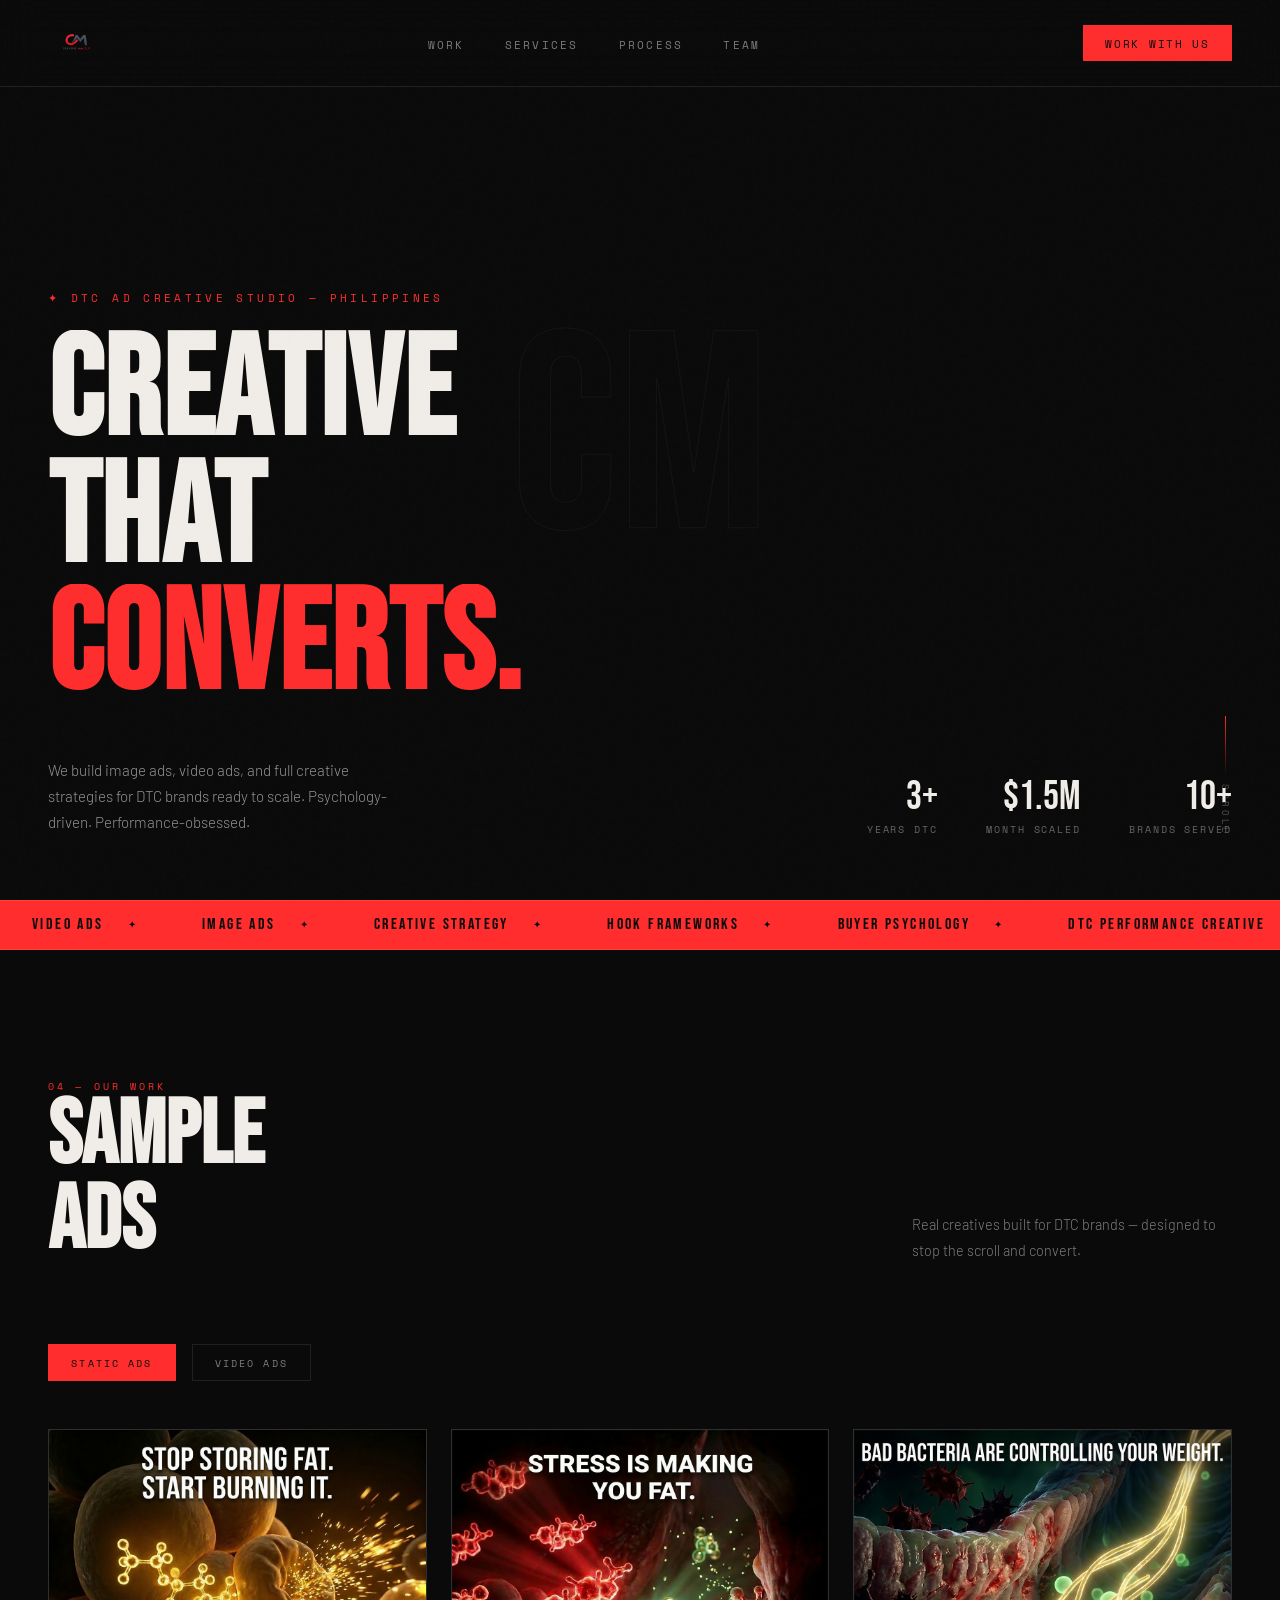
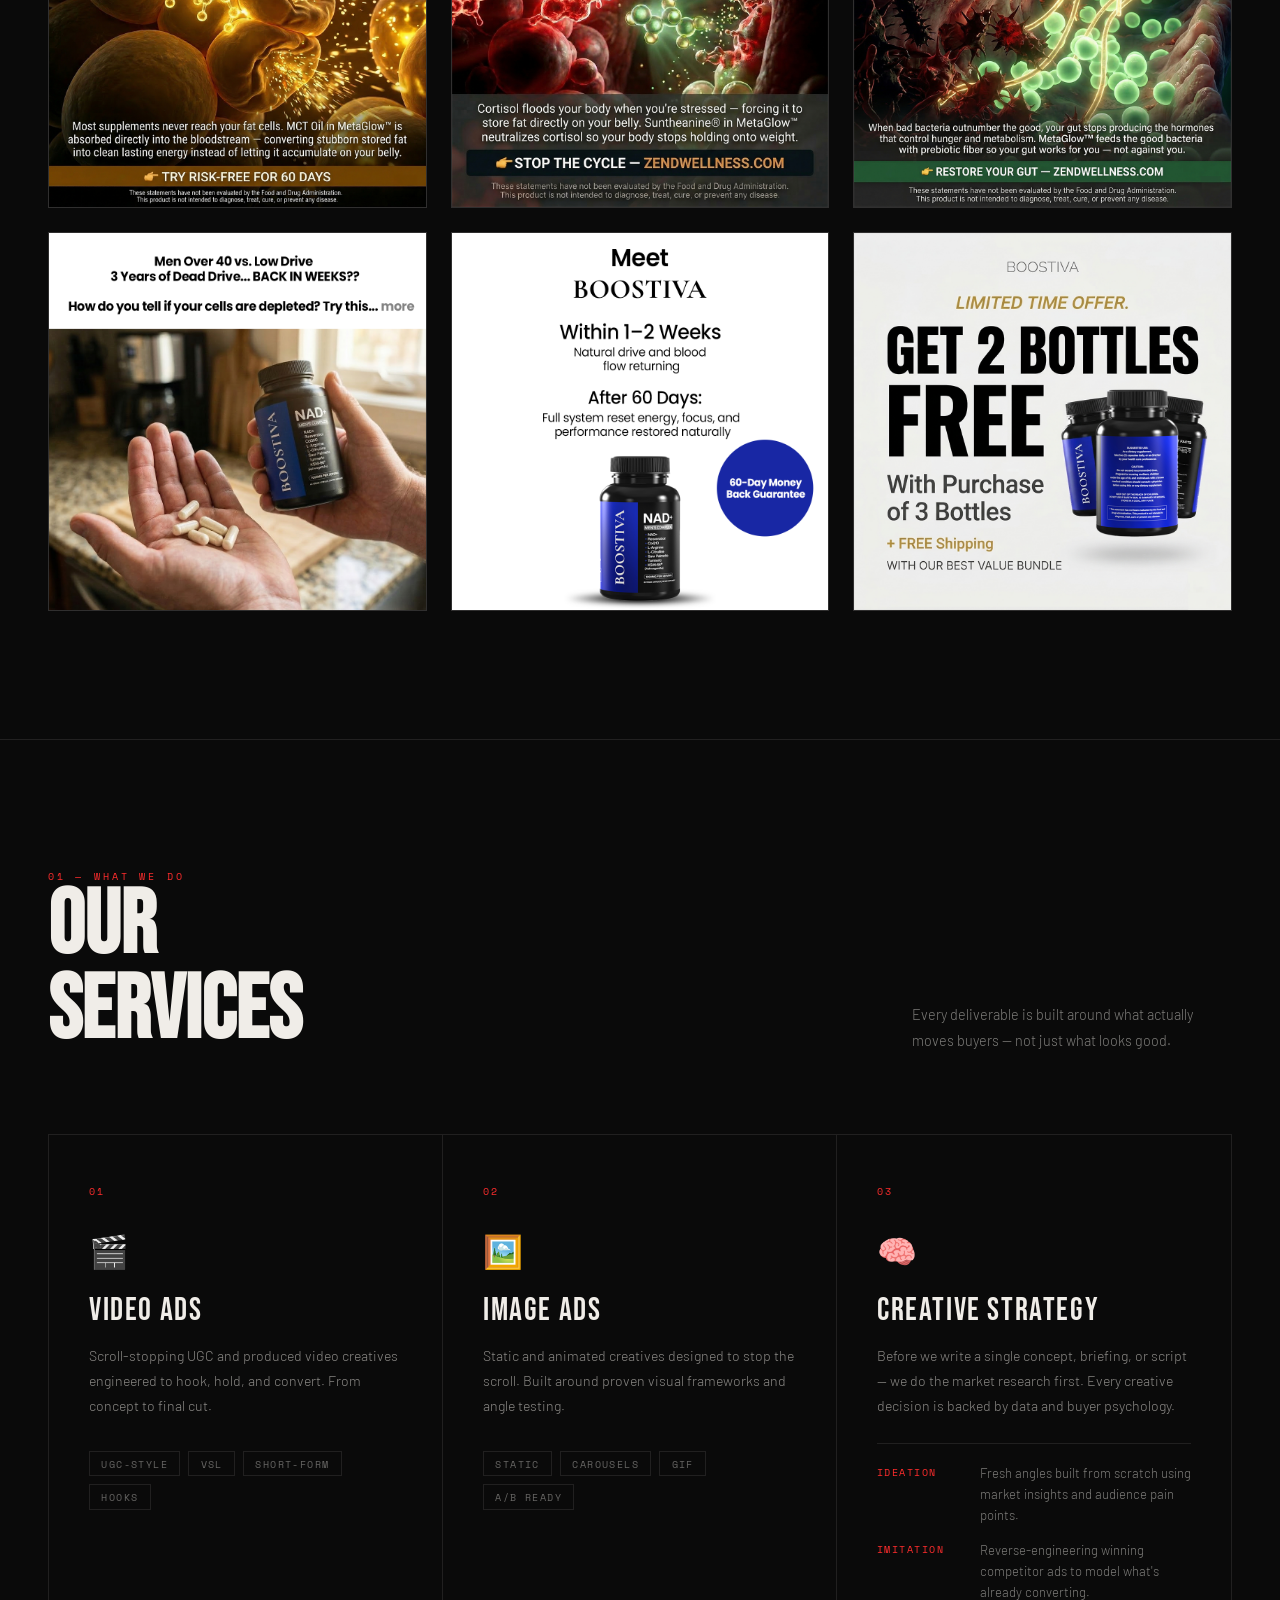
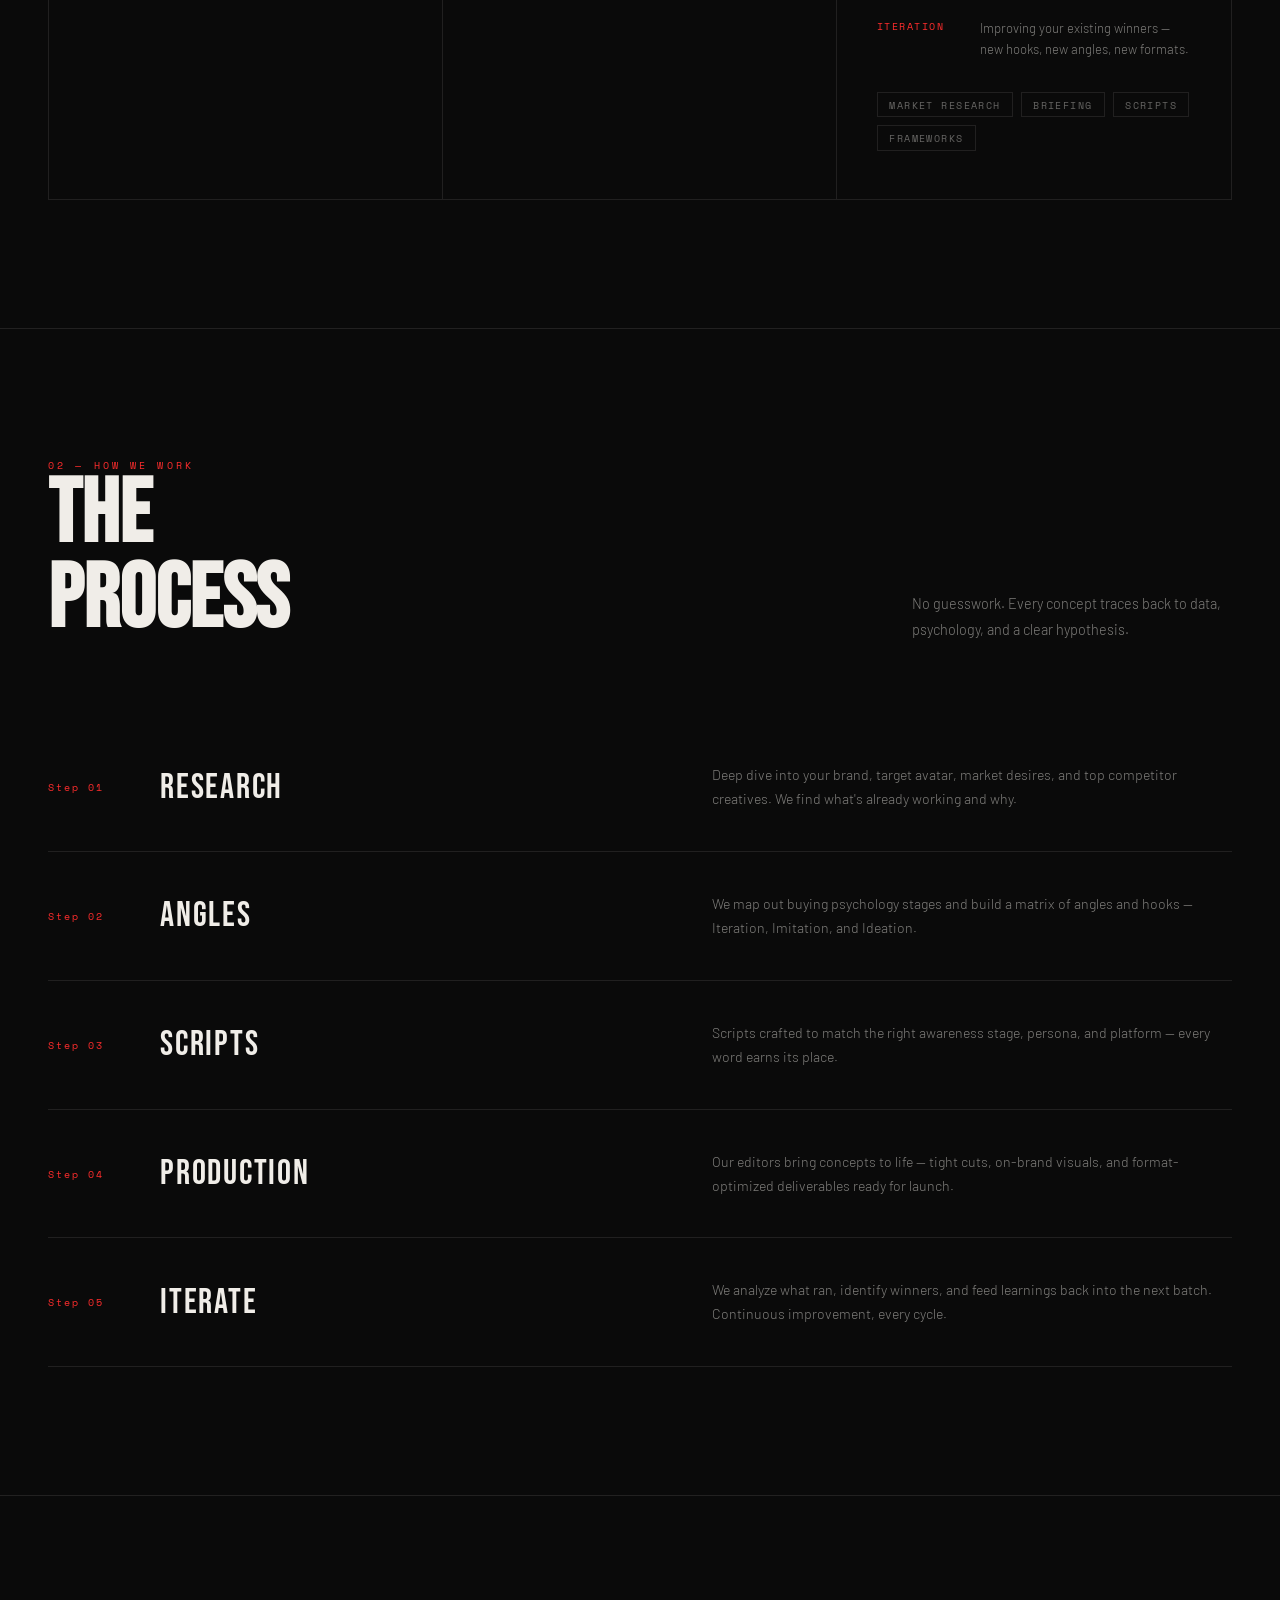
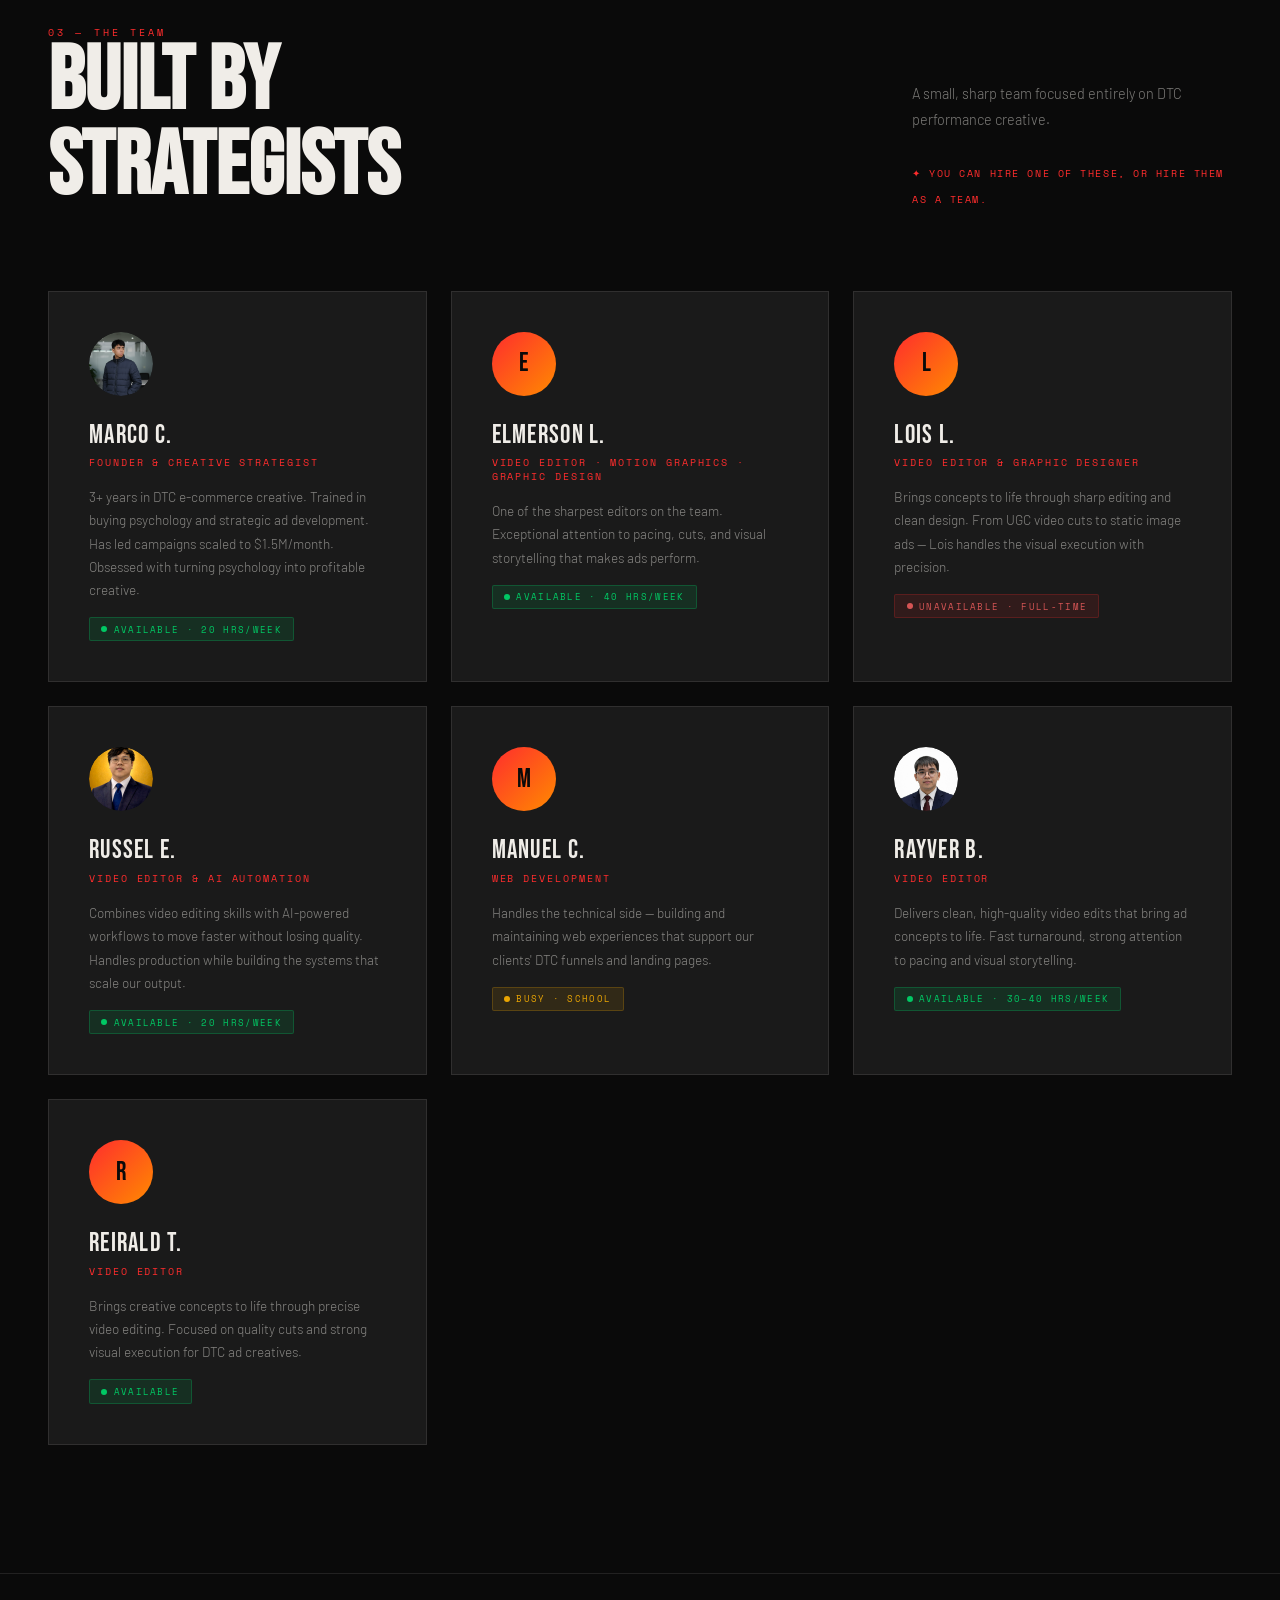
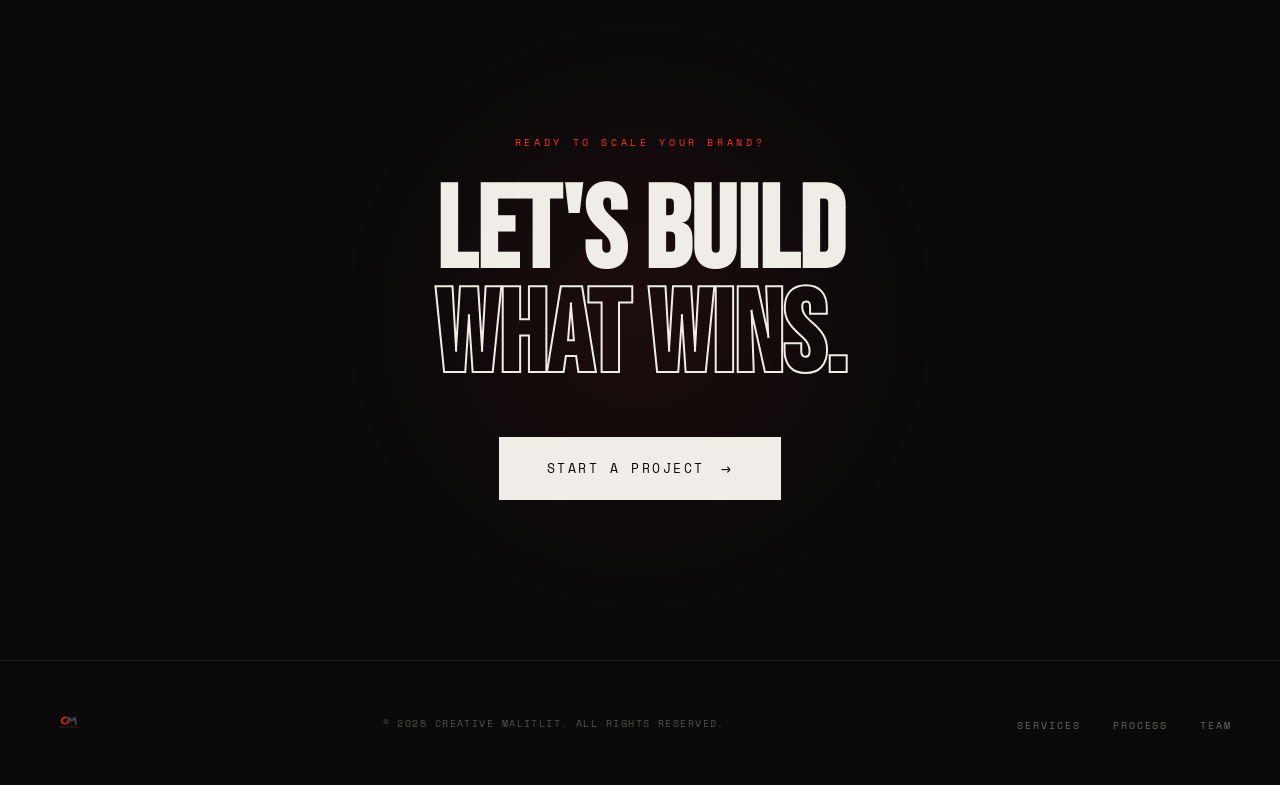
==== index.html @ baa886a4 "index.html" ====
<!doctype html>
<html lang="en">
  <head>
    <meta charset="UTF-8" />
    <meta name="viewport" content="width=device-width, initial-scale=1.0" />
    <title>Creative Malitlit — Ad Creative Studio</title>
    <meta property="og:title" content="Creative Malitlit — Ad Creative Studio" />
    <meta property="og:description" content="We create innovative ad campaigns that drive engagement and results." />
    <meta property="og:url" content="https://yourwebsite.com" />
    <link rel="preconnect" href="https://fonts.googleapis.com" />
    <link rel="preconnect" href="https://fonts.gstatic.com" crossorigin />
    <link rel="icon" type="image/x-icon" href="/assets/images/favicon.png" />

    <link
      href="https://fonts.googleapis.com/css2?family=Bebas+Neue&family=Barlow:ital,wght@0,300;0,400;0,600;1,300&family=Space+Mono:wght@400;700&display=swap"
      rel="stylesheet" />
    <link rel="stylesheet" href="style.css" />
  </head>
  <body>
    <!-- NAVBAR -->
    <nav>
      <a href="#" class="nav-logo"><img src="/assets/images/logo.webp" alt="Creative Malitlit" /></a>
      <ul class="nav-links">
        <li><a href="#work">Work</a></li>
        <li><a href="#services">Services</a></li>
        <li><a href="#process">Process</a></li>
        <li><a href="#team">Team</a></li>
      </ul>
      <button class="nav-cta" onclick="window.location.href = 'mailto:marcomalitlit@gmail.com'">Work With Us</button>
    </nav>

    <!-- HERO -->
    <section class="hero" id="home">
      <div class="hero-bg-text">CM</div>
      <div class="hero-tag">✦ DTC Ad Creative Studio — Philippines</div>
      <h1 class="hero-headline">
        <span class="line"><span>Creative</span></span>
        <span class="line"><span>That</span></span>
        <span class="line"><span class="red">Converts.</span></span>
      </h1>
      <div class="hero-bottom">
        <p class="hero-desc">
          We build image ads, video ads, and full creative strategies for DTC brands ready to scale. Psychology-driven.
          Performance-obsessed.
        </p>
        <div class="hero-stats">
          <div>
            <div class="stat-num">3+</div>
            <div class="stat-label">Years DTC</div>
          </div>
          <div>
            <div class="stat-num">$1.5M</div>
            <div class="stat-label">Month scaled</div>
          </div>
          <div>
            <div class="stat-num">10+</div>
            <div class="stat-label">Brands served</div>
          </div>
        </div>
      </div>
      <div class="scroll-indicator">
        <div class="scroll-line"></div>
        <div class="scroll-text">Scroll</div>
      </div>
    </section>

    <!-- MARQUEE -->
    <div class="marquee-strip">
      <div class="marquee-inner">
        <span class="marquee-item">Video Ads</span>
        <span class="marquee-item">Image Ads</span>
        <span class="marquee-item">Creative Strategy</span>
        <span class="marquee-item">Hook Frameworks</span>
        <span class="marquee-item">Buyer Psychology</span>
        <span class="marquee-item">DTC Performance Creative</span>
        <span class="marquee-item">Video Ads</span>
        <span class="marquee-item">Image Ads</span>
        <span class="marquee-item">Creative Strategy</span>
        <span class="marquee-item">Hook Frameworks</span>
        <span class="marquee-item">Buyer Psychology</span>
        <span class="marquee-item">DTC Performance Creative</span>
      </div>
    </div>

    <!-- PORTFOLIO -->
    <section class="section" id="work">
      <div class="section-header reveal">
        <div>
          <div class="section-label">04 — Our Work</div>
          <h2 class="section-title">Sample<br />Ads</h2>
        </div>
        <p class="section-sub">Real creatives built for DTC brands — designed to stop the scroll and convert.</p>
      </div>
      <div class="portfolio-filter reveal">
        <button class="filter-btn active" onclick="filterPortfolio('static', this)">Static Ads</button>
        <button class="filter-btn" onclick="filterPortfolio('video', this)">Video Ads</button>
      </div>
      <div class="portfolio-grid reveal" id="portfolioGrid">
        <div class="portfolio-item" data-category="static">
          <img src="/assets/images/img1.png" alt="Native Static Ad - Hormones" loading="lazy" />
          <div class="portfolio-overlay">
            <div class="portfolio-tag">Static Ad · Native Style</div>
            <div class="portfolio-title">Hormone Fading</div>
          </div>
        </div>
        <div class="portfolio-item" data-category="static">
          <img src="/assets/images/img2.png" alt="Native Static Ad - Stress" loading="lazy" />
          <div class="portfolio-overlay">
            <div class="portfolio-tag">Static Ad · Native Style</div>
            <div class="portfolio-title">Stress & Fat</div>
          </div>
        </div>
        <div class="portfolio-item" data-category="static">
          <img src="/assets/images/img3.png" alt="Native Static Ad - Bacteria" loading="lazy" />
          <div class="portfolio-overlay">
            <div class="portfolio-tag">Static Ad · Native Style</div>
            <div class="portfolio-title">Bad Bacteria</div>
          </div>
        </div>
        <div class="portfolio-item" data-category="static">
          <img src="/assets/images/img4.png" alt="Product Static Ad - Boostiva Meet" loading="lazy" />
          <div class="portfolio-overlay">
            <div class="portfolio-tag">Static Ad · Product</div>
            <div class="portfolio-title">Meet Boostiva</div>
          </div>
        </div>
        <div class="portfolio-item" data-category="static">
          <img src="/assets/images/img5.png" alt="Product Static Ad - Boostiva Native" loading="lazy" />
          <div class="portfolio-overlay">
            <div class="portfolio-tag">Static Ad · Native Style</div>
            <div class="portfolio-title">Men Over 40</div>
          </div>
        </div>
        <div class="portfolio-item" data-category="static">
          <img src="/assets/images/img6.png" alt="Product Static Ad - Boostiva Offer" loading="lazy" />
          <div class="portfolio-overlay">
            <div class="portfolio-tag">Static Ad · Promo</div>
            <div class="portfolio-title">Get 2 Bottles Free</div>
          </div>
        </div>
        <div class="portfolio-item" data-category="video" style="display: none">
          <video
            class="hoverVideo"
            src="/assets/videos/Petsmont_M3_AD14_UGCF_1.mp4"
            loop
            playsinline
            preload="metadata"></video>
          <div class="video-play-icon">
            <svg width="18" height="18" viewBox="0 0 24 24" fill="white"><polygon points="5,3 19,12 5,21" /></svg>
          </div>
          <div class="portfolio-overlay">
            <div class="portfolio-tag">Video Ad · UGC</div>
            <div class="portfolio-title">Petsmont V1</div>
          </div>
        </div>
        <div class="portfolio-item" data-category="video" style="display: none">
          <video
            class="hoverVideo"
            src="/assets/videos/Petsmont_M3_AD14_UGCF_2.mp4"
            loop
            playsinline
            preload="metadata"></video>
          <div class="video-play-icon">
            <svg width="18" height="18" viewBox="0 0 24 24" fill="white"><polygon points="5,3 19,12 5,21" /></svg>
          </div>
          <div class="portfolio-overlay">
            <div class="portfolio-tag">Video Ad · UGC</div>
            <div class="portfolio-title">Petsmont V2</div>
          </div>
        </div>
        <div class="portfolio-item" data-category="video" style="display: none">
          <video
            class="hoverVideo"
            src="/assets/videos/Petsmont_M3_AD14_UGCF_3.mp4"
            loop
            playsinline
            preload="metadata"></video>
          <div class="video-play-icon">
            <svg width="18" height="18" viewBox="0 0 24 24" fill="white"><polygon points="5,3 19,12 5,21" /></svg>
          </div>
          <div class="portfolio-overlay">
            <div class="portfolio-tag">Video Ad · UGC</div>
            <div class="portfolio-title">Petsmont V3</div>
          </div>
        </div>
      </div>
    </section>

    <!-- SERVICES -->
    <section class="section" id="services">
      <div class="section-header reveal">
        <div>
          <div class="section-label">01 — What We Do</div>
          <h2 class="section-title">Our<br />Services</h2>
        </div>
        <p class="section-sub">
          Every deliverable is built around what actually moves buyers — not just what looks good.
        </p>
      </div>
      <div class="services-grid reveal">
        <div class="service-card">
          <div class="service-num">01</div>
          <span class="service-icon">🎬</span>
          <div class="service-name">Video Ads</div>
          <p class="service-desc">
            Scroll-stopping UGC and produced video creatives engineered to hook, hold, and convert. From concept to
            final cut.
          </p>
          <div class="service-tags">
            <span class="tag">UGC-style</span>
            <span class="tag">VSL</span>
            <span class="tag">Short-form</span>
            <span class="tag">Hooks</span>
          </div>
        </div>
        <div class="service-card">
          <div class="service-num">02</div>
          <span class="service-icon">🖼️</span>
          <div class="service-name">Image Ads</div>
          <p class="service-desc">
            Static and animated creatives designed to stop the scroll. Built around proven visual frameworks and angle
            testing.
          </p>
          <div class="service-tags">
            <span class="tag">Static</span>
            <span class="tag">Carousels</span>
            <span class="tag">GIF</span>
            <span class="tag">A/B ready</span>
          </div>
        </div>
        <div class="service-card">
          <div class="service-num">03</div>
          <span class="service-icon">🧠</span>
          <div class="service-name">Creative Strategy</div>
          <p class="service-desc">
            Before we write a single concept, briefing, or script — we do the market research first. Every creative
            decision is backed by data and buyer psychology.
          </p>
          <div class="service-framework">
            <div class="framework-item">
              <span class="framework-label">Ideation</span>
              <span class="framework-desc"
                >Fresh angles built from scratch using market insights and audience pain points.</span
              >
            </div>
            <div class="framework-item">
              <span class="framework-label">Imitation</span>
              <span class="framework-desc"
                >Reverse-engineering winning competitor ads to model what's already converting.</span
              >
            </div>
            <div class="framework-item">
              <span class="framework-label">Iteration</span>
              <span class="framework-desc">Improving your existing winners — new hooks, new angles, new formats.</span>
            </div>
          </div>
          <div class="service-tags">
            <span class="tag">Market Research</span>
            <span class="tag">Briefing</span>
            <span class="tag">Scripts</span>
            <span class="tag">Frameworks</span>
          </div>
        </div>
      </div>
    </section>

    <!-- PROCESS -->
    <section class="section" id="process">
      <div class="section-header reveal">
        <div>
          <div class="section-label">02 — How We Work</div>
          <h2 class="section-title">The<br />Process</h2>
        </div>
        <p class="section-sub">No guesswork. Every concept traces back to data, psychology, and a clear hypothesis.</p>
      </div>
      <div class="process-list reveal">
        <div class="process-item">
          <div class="process-count">Step 01</div>
          <div class="process-name">Research</div>
          <div class="process-desc">
            Deep dive into your brand, target avatar, market desires, and top competitor creatives. We find what's
            already working and why.
          </div>
        </div>
        <div class="process-item">
          <div class="process-count">Step 02</div>
          <div class="process-name">Angles</div>
          <div class="process-desc">
            We map out buying psychology stages and build a matrix of angles and hooks — Iteration, Imitation, and
            Ideation.
          </div>
        </div>
        <div class="process-item">
          <div class="process-count">Step 03</div>
          <div class="process-name">Scripts</div>
          <div class="process-desc">
            Scripts crafted to match the right awareness stage, persona, and platform — every word earns its place.
          </div>
        </div>
        <div class="process-item">
          <div class="process-count">Step 04</div>
          <div class="process-name">Production</div>
          <div class="process-desc">
            Our editors bring concepts to life — tight cuts, on-brand visuals, and format-optimized deliverables ready
            for launch.
          </div>
        </div>
        <div class="process-item">
          <div class="process-count">Step 05</div>
          <div class="process-name">Iterate</div>
          <div class="process-desc">
            We analyze what ran, identify winners, and feed learnings back into the next batch. Continuous improvement,
            every cycle.
          </div>
        </div>
      </div>
    </section>

    <!-- TEAM -->
    <section class="section" id="team">
      <div class="section-header reveal">
        <div>
          <div class="section-label">03 — The Team</div>
          <h2 class="section-title">Built by<br />Strategists</h2>
        </div>
        <p class="section-sub">
          A small, sharp team focused entirely on DTC performance creative.<br /><br /><span
            style="
              color: var(--accent);
              font-family: var(--font-mono);
              font-size: 0.65rem;
              letter-spacing: 0.15em;
              text-transform: uppercase;
            "
            >✦ You can hire one of these, or hire them as a team.</span
          >
        </p>
      </div>
      <div class="team-grid reveal">
        <div class="team-card">
          <div class="team-avatar" style="background: none; padding: 0; overflow: hidden">
            <img
              src="/assets/images/marco.png"
              style="width: 100%; height: 100%; object-fit: cover; border-radius: 50%; display: block" />
          </div>
          <div class="team-name">Marco C.</div>
          <div class="team-role">Founder & Creative Strategist</div>
          <p class="team-bio">
            3+ years in DTC e-commerce creative. Trained in buying psychology and strategic ad development. Has led
            campaigns scaled to $1.5M/month. Obsessed with turning psychology into profitable creative.
          </p>
          <div class="team-avail available"><span class="avail-dot"></span>Available · 20 hrs/week</div>
        </div>
        <div class="team-card">
          <div class="team-avatar">E</div>
          <div class="team-name">Elmerson L.</div>
          <div class="team-role">Video Editor · Motion Graphics · Graphic Design</div>
          <p class="team-bio">
            One of the sharpest editors on the team. Exceptional attention to pacing, cuts, and visual storytelling that
            makes ads perform.
          </p>
          <div class="team-avail available"><span class="avail-dot"></span>Available · 40 hrs/week</div>
        </div>
        <div class="team-card">
          <div class="team-avatar">L</div>
          <div class="team-name">Lois L.</div>
          <div class="team-role">Video Editor & Graphic Designer</div>
          <p class="team-bio">
            Brings concepts to life through sharp editing and clean design. From UGC video cuts to static image ads —
            Lois handles the visual execution with precision.
          </p>
          <div class="team-avail unavailable"><span class="avail-dot"></span>Unavailable · Full-time</div>
        </div>
        <div class="team-card">
          <div class="team-avatar" style="background: none; padding: 0; overflow: hidden">
            <img
              src="/assets/images/russel.jpg"
              style="width: 100%; height: 100%; object-fit: cover; border-radius: 50%; display: block" />
          </div>
          <div class="team-name">Russel E.</div>
          <div class="team-role">Video Editor & AI Automation</div>
          <p class="team-bio">
            Combines video editing skills with AI-powered workflows to move faster without losing quality. Handles
            production while building the systems that scale our output.
          </p>
          <div class="team-avail available"><span class="avail-dot"></span>Available · 20 hrs/week</div>
        </div>
        <div class="team-card">
          <div class="team-avatar">M</div>
          <div class="team-name">Manuel C.</div>
          <div class="team-role">Web Development</div>
          <p class="team-bio">
            Handles the technical side — building and maintaining web experiences that support our clients' DTC funnels
            and landing pages.
          </p>
          <div class="team-avail busy"><span class="avail-dot"></span>Busy · School</div>
        </div>
        <div class="team-card">
          <div class="team-avatar" style="background: none; padding: 0; overflow: hidden">
            <img
              src="/assets/images/rayver.jpg"
              style="width: 100%; height: 100%; object-fit: cover; border-radius: 50%; display: block" />
          </div>
          <div class="team-name">Rayver B.</div>
          <div class="team-role">Video Editor</div>
          <p class="team-bio">
            Delivers clean, high-quality video edits that bring ad concepts to life. Fast turnaround, strong attention
            to pacing and visual storytelling.
          </p>
          <div class="team-avail available"><span class="avail-dot"></span>Available · 30–40 hrs/week</div>
        </div>
        <div class="team-card">
          <div class="team-avatar">R</div>
          <div class="team-name">Reirald T.</div>
          <div class="team-role">Video Editor</div>
          <p class="team-bio">
            Brings creative concepts to life through precise video editing. Focused on quality cuts and strong visual
            execution for DTC ad creatives.
          </p>
          <div class="team-avail available"><span class="avail-dot"></span>Available</div>
        </div>
      </div>
    </section>

    <!-- CTA -->
    <section class="cta-section" id="contact">
      <div class="cta-eyebrow reveal">Ready to scale your brand?</div>
      <h2 class="cta-headline reveal">
        Let's Build<br />
        <span class="outline">What Wins.</span>
      </h2>
      <a href="/cdn-cgi/l/email-protection#f29f9380919d9f939e9b869e9b86b2959f939b9edc919d9f" class="cta-btn reveal">
        Start a Project <span class="arrow">→</span>
      </a>
    </section>

    <!-- FOOTER -->
    <footer>
      <div class="footer-logo">
        <img src="/assets/images/logo.webp" alt="Creative Malitlit" />
      </div>
      <div class="footer-copy">© 2025 Creative Malitlit. All rights reserved.</div>
      <ul class="footer-links">
        <li><a href="#services">Services</a></li>
        <li><a href="#process">Process</a></li>
        <li><a href="#team">Team</a></li>
      </ul>
    </footer>

    <script src="script.js"></script>
  </body>
</html>
---- style.css ----
*,
*::before,
*::after {
  margin: 0;
  padding: 0;
  box-sizing: border-box;
}

:root {
  --black: #0a0a0a;
  --white: #f0ede8;
  --accent: #ff2d2d;
  --accent2: #ff8a00;
  --mid: #1a1a1a;
  --border: rgba(240, 237, 232, 0.1);
  --font-display: 'Bebas Neue', sans-serif;
  --font-body: 'Barlow', sans-serif;
  --font-mono: 'Space Mono', monospace;
}

html {
  scroll-behavior: smooth;
}

body {
  background: var(--black);
  color: var(--white);
  font-family: var(--font-body);
  overflow-x: hidden;
}

/* NOISE OVERLAY */
body::before {
  content: '';
  position: fixed;
  inset: 0;
  background-image: url("data:image/svg+xml,%3Csvg viewBox='0 0 256 256' xmlns='http://www.w3.org/2000/svg'%3E%3Cfilter id='noise'%3E%3CfeTurbulence type='fractalNoise' baseFrequency='0.9' numOctaves='4' stitchTiles='stitch'/%3E%3C/filter%3E%3Crect width='100%25' height='100%25' filter='url(%23noise)' opacity='0.04'/%3E%3C/svg%3E");
  pointer-events: none;
  z-index: 1000;
  opacity: 0.4;
}

/* NAV */
nav {
  position: fixed;
  top: 0;
  left: 0;
  right: 0;
  z-index: 100;
  display: flex;
  justify-content: space-between;
  align-items: center;
  padding: 1.5rem 3rem;
  border-bottom: 1px solid var(--border);
  backdrop-filter: blur(20px);
  background: rgba(10, 10, 10, 0.7);
}

.nav-logo {
  display: flex;
  align-items: center;
  text-decoration: none;
}
.nav-logo img {
  height: 38px;
  width: auto;
}

.nav-links {
  display: flex;
  gap: 2.5rem;
  list-style: none;
}
.nav-links a {
  font-family: var(--font-mono);
  font-size: 0.7rem;
  letter-spacing: 0.2em;
  text-transform: uppercase;
  color: rgba(240, 237, 232, 0.5);
  text-decoration: none;
  transition: color 0.2s;
}
.nav-links a:hover {
  color: var(--white);
}

.nav-cta {
  font-family: var(--font-mono);
  font-size: 0.7rem;
  letter-spacing: 0.15em;
  text-transform: uppercase;
  color: var(--black);
  background: var(--accent);
  border: none;
  padding: 0.6rem 1.4rem;
  transition:
    background 0.2s,
    transform 0.15s;
}
.nav-cta:hover {
  background: var(--accent2);
  transform: scale(1.03);
}

/* HERO */
.hero {
  min-height: 100vh;
  display: flex;
  flex-direction: column;
  justify-content: flex-end;
  padding: 0 3rem 4rem;
  position: relative;
  overflow: hidden;
}

.hero-bg-text {
  position: absolute;
  top: 50%;
  left: 50%;
  transform: translate(-50%, -52%);
  font-family: var(--font-display);
  font-size: clamp(120px, 22vw, 320px);
  color: transparent;
  -webkit-text-stroke: 1px rgba(240, 237, 232, 0.04);
  white-space: nowrap;
  pointer-events: none;
  user-select: none;
  z-index: 0;
}

.hero-tag {
  font-family: var(--font-mono);
  font-size: 0.7rem;
  letter-spacing: 0.3em;
  text-transform: uppercase;
  color: var(--accent);
  margin-bottom: 1.5rem;
  opacity: 0;
  animation: fadeUp 0.8s 0.3s forwards;
}

.hero-headline {
  font-family: var(--font-display);
  font-size: clamp(72px, 11vw, 160px);
  line-height: 0.9;
  letter-spacing: 0.01em;
  text-transform: uppercase;
  position: relative;
  z-index: 1;
}

.hero-headline .line {
  display: block;
  overflow: hidden;
}
.hero-headline .line span {
  display: block;
  opacity: 0;
  transform: translateY(100%);
}
.hero-headline .line:nth-child(1) span {
  animation: slideUp 0.7s 0.5s cubic-bezier(0.22, 1, 0.36, 1) forwards;
}
.hero-headline .line:nth-child(2) span {
  animation: slideUp 0.7s 0.65s cubic-bezier(0.22, 1, 0.36, 1) forwards;
}
.hero-headline .line:nth-child(3) span {
  animation: slideUp 0.7s 0.8s cubic-bezier(0.22, 1, 0.36, 1) forwards;
}

.hero-headline .red {
  color: var(--accent);
}

.hero-bottom {
  display: flex;
  justify-content: space-between;
  align-items: flex-end;
  margin-top: 3rem;
  opacity: 0;
  animation: fadeUp 0.8s 1.1s forwards;
}

.hero-desc {
  max-width: 360px;
  font-size: 0.95rem;
  font-weight: 300;
  line-height: 1.7;
  color: rgba(240, 237, 232, 0.6);
}

.hero-stats {
  display: flex;
  gap: 3rem;
  text-align: right;
}
.stat-num {
  font-family: var(--font-display);
  font-size: 2.5rem;
  line-height: 1;
  color: var(--white);
}
.stat-label {
  font-family: var(--font-mono);
  font-size: 0.6rem;
  letter-spacing: 0.2em;
  text-transform: uppercase;
  color: rgba(240, 237, 232, 0.4);
  margin-top: 0.3rem;
}

.scroll-indicator {
  position: absolute;
  right: 3rem;
  bottom: 4rem;
  display: flex;
  flex-direction: column;
  align-items: center;
  gap: 0.5rem;
  opacity: 0;
  animation: fadeUp 0.8s 1.4s forwards;
}
.scroll-line {
  width: 1px;
  height: 60px;
  background: linear-gradient(to bottom, var(--accent), transparent);
  animation: scrollPulse 2s infinite;
}
.scroll-text {
  font-family: var(--font-mono);
  font-size: 0.55rem;
  letter-spacing: 0.3em;
  text-transform: uppercase;
  color: rgba(240, 237, 232, 0.3);
  writing-mode: vertical-rl;
}

/* MARQUEE */
.marquee-strip {
  border-top: 1px solid var(--border);
  border-bottom: 1px solid var(--border);
  overflow: hidden;
  background: var(--accent);
  padding: 0.9rem 0;
}
.marquee-inner {
  display: flex;
  gap: 0;
  white-space: nowrap;
  animation: marquee 18s linear infinite;
}
.marquee-item {
  font-family: var(--font-display);
  font-size: 1rem;
  letter-spacing: 0.15em;
  text-transform: uppercase;
  color: var(--black);
  padding: 0 2rem;
  display: flex;
  align-items: center;
  gap: 1.5rem;
}
.marquee-item::after {
  content: '✦';
  font-size: 0.6rem;
}

/* SERVICES */
.section {
  padding: 8rem 3rem;
  border-bottom: 1px solid var(--border);
}

.section-header {
  display: flex;
  justify-content: space-between;
  align-items: flex-start;
  margin-bottom: 5rem;
}

.section-label {
  font-family: var(--font-mono);
  font-size: 0.65rem;
  letter-spacing: 0.3em;
  text-transform: uppercase;
  color: var(--accent);
}

.section-title {
  font-family: var(--font-display);
  font-size: clamp(48px, 7vw, 100px);
  line-height: 0.95;
  text-transform: uppercase;
}

.section-sub {
  max-width: 320px;
  font-size: 0.9rem;
  font-weight: 300;
  line-height: 1.8;
  color: rgba(240, 237, 232, 0.5);
  align-self: flex-end;
}

.services-grid {
  display: grid;
  grid-template-columns: 1fr 1fr 1fr;
  gap: 0;
  border: 1px solid var(--border);
}

.service-card {
  padding: 3rem 2.5rem;
  border-right: 1px solid var(--border);
  position: relative;
  overflow: hidden;
  transition: background 0.3s;
}
.service-card:last-child {
  border-right: none;
}
.service-card::before {
  content: '';
  position: absolute;
  inset: 0;
  background: linear-gradient(135deg, rgba(255, 45, 45, 0.06) 0%, transparent 60%);
  opacity: 0;
  transition: opacity 0.3s;
}
.service-card:hover::before {
  opacity: 1;
}

.service-num {
  font-family: var(--font-mono);
  font-size: 0.65rem;
  letter-spacing: 0.2em;
  color: var(--accent);
  margin-bottom: 2rem;
}

.service-icon {
  font-size: 2rem;
  margin-bottom: 1.5rem;
  display: block;
}

.service-name {
  font-family: var(--font-display);
  font-size: 2rem;
  letter-spacing: 0.05em;
  text-transform: uppercase;
  margin-bottom: 1rem;
  line-height: 1;
}

.service-desc {
  font-size: 0.88rem;
  font-weight: 300;
  line-height: 1.8;
  color: rgba(240, 237, 232, 0.55);
}

.service-tags {
  margin-top: 2rem;
  display: flex;
  flex-wrap: wrap;
  gap: 0.5rem;
}
.tag {
  font-family: var(--font-mono);
  font-size: 0.6rem;
  letter-spacing: 0.15em;
  text-transform: uppercase;
  color: rgba(240, 237, 232, 0.4);
  border: 1px solid var(--border);
  padding: 0.3rem 0.7rem;
}

.service-framework {
  margin-top: 1.5rem;
  display: flex;
  flex-direction: column;
  gap: 0.9rem;
  border-top: 1px solid var(--border);
  padding-top: 1.2rem;
}
.framework-item {
  display: grid;
  grid-template-columns: 90px 1fr;
  gap: 0.8rem;
  align-items: start;
}
.framework-label {
  font-family: var(--font-mono);
  font-size: 0.62rem;
  letter-spacing: 0.15em;
  text-transform: uppercase;
  color: var(--accent);
  padding-top: 0.1rem;
}
.framework-desc {
  font-size: 0.82rem;
  font-weight: 300;
  line-height: 1.6;
  color: rgba(240, 237, 232, 0.5);
}

.team-avail {
  display: inline-flex;
  align-items: center;
  gap: 0.4rem;
  font-family: var(--font-mono);
  font-size: 0.55rem;
  letter-spacing: 0.15em;
  text-transform: uppercase;
  margin-top: 1rem;
  padding: 0.3rem 0.7rem;
  border-radius: 2px;
}
.team-avail.available {
  background: rgba(0, 200, 100, 0.12);
  color: #00c864;
  border: 1px solid rgba(0, 200, 100, 0.25);
}
.team-avail.unavailable {
  background: rgba(255, 45, 45, 0.1);
  color: rgba(255, 100, 100, 0.8);
  border: 1px solid rgba(255, 45, 45, 0.2);
}
.team-avail.busy {
  background: rgba(255, 180, 0, 0.1);
  color: rgba(255, 180, 0, 0.9);
  border: 1px solid rgba(255, 180, 0, 0.2);
}
.avail-dot {
  width: 6px;
  height: 6px;
  border-radius: 50%;
  display: inline-block;
}
.available .avail-dot {
  background: #00c864;
}
.unavailable .avail-dot {
  background: rgba(255, 100, 100, 0.8);
}
.busy .avail-dot {
  background: rgba(255, 180, 0, 0.9);
}

/* PORTFOLIO */
.portfolio-filter {
  display: flex;
  gap: 1rem;
  margin-bottom: 3rem;
  flex-wrap: wrap;
}
.filter-btn {
  font-family: var(--font-mono);
  font-size: 0.65rem;
  letter-spacing: 0.2em;
  text-transform: uppercase;
  color: rgba(240, 237, 232, 0.5);
  background: transparent;
  border: 1px solid var(--border);
  padding: 0.6rem 1.4rem;
  transition: all 0.2s;
}
.filter-btn.active,
.filter-btn:hover {
  color: var(--black);
  background: var(--accent);
  border-color: var(--accent);
}
.portfolio-grid {
  display: grid;
  grid-template-columns: repeat(3, 1fr);
  justify-items: center;
  justify-content: center;
  gap: 1.5rem;
}
.portfolio-item {
  position: relative;
  overflow: hidden;
  aspect-ratio: 1 / 1;
  background: var(--mid);
  border: 1px solid var(--border);
}
.portfolio-item img {
  width: 100%;
  height: 100%;
  object-fit: cover;
  display: block;
  transition: transform 0.5s cubic-bezier(0.22, 1, 0.36, 1);
}
.portfolio-item:hover img {
  transform: scale(1.06);
}
.portfolio-overlay {
  position: absolute;
  inset: 0;
  background: linear-gradient(to top, rgba(10, 10, 10, 0.9) 0%, transparent 50%);
  opacity: 0;
  transition: opacity 0.3s;
  display: flex;
  flex-direction: column;
  justify-content: flex-end;
  padding: 1.5rem;
  pointer-events: none;
}
.portfolio-item:hover .portfolio-overlay {
  opacity: 1;
}
.portfolio-tag {
  font-family: var(--font-mono);
  font-size: 0.6rem;
  letter-spacing: 0.2em;
  text-transform: uppercase;
  color: var(--accent);
  margin-bottom: 0.4rem;
}
.portfolio-title {
  font-family: var(--font-display);
  font-size: 1.2rem;
  text-transform: uppercase;
  letter-spacing: 0.05em;
  color: var(--white);
}
@media (max-width: 768px) {
  .portfolio-grid {
    grid-template-columns: 1fr;
  }
}

/* PROCESS */
.process-list {
  counter-reset: process;
}
.process-item {
  display: grid;
  grid-template-columns: 80px 1fr 1fr;
  gap: 2rem;
  align-items: center;
  padding: 2.5rem 0;
  border-bottom: 1px solid var(--border);
  transition: background 0.2s;
}
.process-item:hover {
  background: rgba(255, 45, 45, 0.03);
}
.process-count {
  font-family: var(--font-mono);
  font-size: 0.65rem;
  letter-spacing: 0.2em;
  color: var(--accent);
}
.process-name {
  font-family: var(--font-display);
  font-size: 2.2rem;
  letter-spacing: 0.05em;
  text-transform: uppercase;
}
.process-desc {
  font-size: 0.88rem;
  font-weight: 300;
  line-height: 1.7;
  color: rgba(240, 237, 232, 0.5);
}

/* TEAMS */
.team-grid {
  display: grid;
  grid-template-columns: repeat(3, 1fr);
  gap: 1.5rem;
}

.team-card {
  background: var(--mid);
  padding: 2.5rem;
  border: 1px solid var(--border);
  position: relative;
  overflow: hidden;
  transition: transform 0.3s;
}
.team-card:hover {
  transform: translateY(-6px);
}

.team-avatar {
  width: 64px;
  height: 64px;
  border-radius: 50%;
  background: linear-gradient(135deg, var(--accent), var(--accent2));
  display: flex;
  align-items: center;
  justify-content: center;
  font-family: var(--font-display);
  font-size: 1.6rem;
  color: var(--black);
  margin-bottom: 1.5rem;
}

.team-name {
  font-family: var(--font-display);
  font-size: 1.6rem;
  text-transform: uppercase;
  letter-spacing: 0.05em;
  margin-bottom: 0.3rem;
}

.team-role {
  font-family: var(--font-mono);
  font-size: 0.6rem;
  letter-spacing: 0.2em;
  text-transform: uppercase;
  color: var(--accent);
  margin-bottom: 1rem;
}

.team-bio {
  font-size: 0.85rem;
  font-weight: 300;
  line-height: 1.7;
  color: rgba(240, 237, 232, 0.5);
}

/* CTA SECTION */
.cta-section {
  padding: 10rem 3rem;
  text-align: center;
  position: relative;
  overflow: hidden;
}
.cta-section::before {
  content: '';
  position: absolute;
  top: 50%;
  left: 50%;
  transform: translate(-50%, -50%);
  width: 600px;
  height: 600px;
  background: radial-gradient(circle, rgba(255, 45, 45, 0.08) 0%, transparent 70%);
  pointer-events: none;
}

.cta-eyebrow {
  font-family: var(--font-mono);
  font-size: 0.65rem;
  letter-spacing: 0.35em;
  text-transform: uppercase;
  color: var(--accent);
  margin-bottom: 2rem;
}

.cta-headline {
  font-family: var(--font-display);
  font-size: clamp(56px, 9vw, 130px);
  line-height: 0.9;
  text-transform: uppercase;
  margin-bottom: 3rem;
}

.cta-headline .outline {
  color: transparent;
  -webkit-text-stroke: 2px var(--white);
}

.cta-btn {
  display: inline-flex;
  align-items: center;
  gap: 1rem;
  font-family: var(--font-mono);
  font-size: 0.8rem;
  letter-spacing: 0.2em;
  text-transform: uppercase;
  color: var(--black);
  background: var(--white);
  padding: 1.2rem 3rem;
  text-decoration: none;
  transition:
    background 0.2s,
    color 0.2s,
    gap 0.2s;
  border: none;
}
.cta-btn:hover {
  background: var(--accent);
  color: var(--white);
  gap: 1.8rem;
}
.cta-btn .arrow {
  font-size: 1rem;
}

/* FOOTER */
footer {
  padding: 3rem;
  border-top: 1px solid var(--border);
  display: flex;
  justify-content: space-between;
  align-items: center;
}

.footer-logo {
  display: flex;
  align-items: center;
}
.footer-logo img {
  height: 28px;
  width: auto;
}

.footer-copy {
  font-family: var(--font-mono);
  font-size: 0.6rem;
  letter-spacing: 0.15em;
  text-transform: uppercase;
  color: rgba(240, 237, 232, 0.3);
}

.footer-links {
  display: flex;
  gap: 2rem;
  list-style: none;
}
.footer-links a {
  font-family: var(--font-mono);
  font-size: 0.6rem;
  letter-spacing: 0.2em;
  text-transform: uppercase;
  color: rgba(240, 237, 232, 0.4);
  text-decoration: none;
  transition: color 0.2s;
}
.footer-links a:hover {
  color: var(--accent);
}

/* ANIMATIONS */
@keyframes fadeUp {
  from {
    opacity: 0;
    transform: translateY(20px);
  }
  to {
    opacity: 1;
    transform: translateY(0);
  }
}
@keyframes slideUp {
  from {
    opacity: 0;
    transform: translateY(100%);
  }
  to {
    opacity: 1;
    transform: translateY(0);
  }
}
@keyframes marquee {
  from {
    transform: translateX(0);
  }
  to {
    transform: translateX(-50%);
  }
}
@keyframes scrollPulse {
  0%,
  100% {
    opacity: 1;
  }
  50% {
    opacity: 0.3;
  }
}

/* REVEAL ON SCROLL */
.reveal {
  opacity: 1;
  transform: none;
  animation: revealFade 0.7s ease both;
}
@keyframes revealFade {
  from {
    opacity: 0;
    transform: translateY(24px);
  }
  to {
    opacity: 1;
    transform: none;
  }
}

@media (max-width: 768px) {
  nav {
    padding: 1.2rem 1.5rem;
  }
  .nav-links {
    display: none;
  }
  .hero {
    padding: 0 1.5rem 3rem;
  }
  .section {
    padding: 5rem 1.5rem;
  }
  .section-header {
    flex-direction: column;
    gap: 1.5rem;
  }
  .services-grid {
    grid-template-columns: 1fr;
  }
  .service-card {
    border-right: none;
    border-bottom: 1px solid var(--border);
  }
  .process-item {
    grid-template-columns: 60px 1fr;
  }
  .process-desc {
    display: none;
  }
  .team-grid {
    grid-template-columns: 1fr;
  }
  footer {
    flex-direction: column;
    gap: 1.5rem;
    text-align: center;
  }
  .hero-bottom {
    flex-direction: column;
    gap: 2rem;
  }
  .hero-stats {
    justify-content: flex-start;
  }
}

/* HIRE OPTIONS */
.hire-options {
  display: flex;
  gap: 1.5rem;
  justify-content: center;
  margin-bottom: 3rem;
  flex-wrap: wrap;
}
.hire-card {
  border: 1px solid var(--border);
  padding: 2rem 1.8rem;
  width: 220px;
  text-align: left;
  transition:
    border-color 0.3s,
    background 0.3s;
}
.hire-card:hover {
  border-color: var(--accent);
  background: rgba(255, 45, 45, 0.05);
}
.hire-icon {
  font-size: 1.5rem;
  margin-bottom: 0.8rem;
}
.hire-label {
  font-family: var(--font-display);
  font-size: 1.1rem;
  text-transform: uppercase;
  letter-spacing: 0.05em;
  margin-bottom: 0.5rem;
  color: var(--white);
}
.hire-desc {
  font-size: 0.8rem;
  font-weight: 300;
  line-height: 1.6;
  color: rgba(240, 237, 232, 0.5);
}

.portfolio-item[data-category='video'] {
  aspect-ratio: 9 / 16;
  max-height: 800px;
}

/* VIDEO PORTFOLIO */
.portfolio-item video {
  width: 100%;
  height: 100%;
  object-fit: cover;
  display: block;
  transition: transform 0.5s cubic-bezier(0.22, 1, 0.36, 1);
}
.portfolio-item:hover video {
  transform: scale(1.04);
}
.portfolio-item[data-category='video'] {
  aspect-ratio: 9/16;
}
.video-play-icon {
  position: absolute;
  top: 50%;
  left: 50%;
  transform: translate(-50%, -50%);
  width: 52px;
  height: 52px;
  background: rgba(255, 45, 45, 0.85);
  border-radius: 50%;
  display: flex;
  align-items: center;
  justify-content: center;
  pointer-events: none;
  transition:
    opacity 0.3s,
    transform 0.3s;
}
.video-play-icon svg {
  margin-left: 4px;
}
.portfolio-item:hover .video-play-icon {
  opacity: 0;
  transform: translate(-50%, -50%) scale(0.8);
}
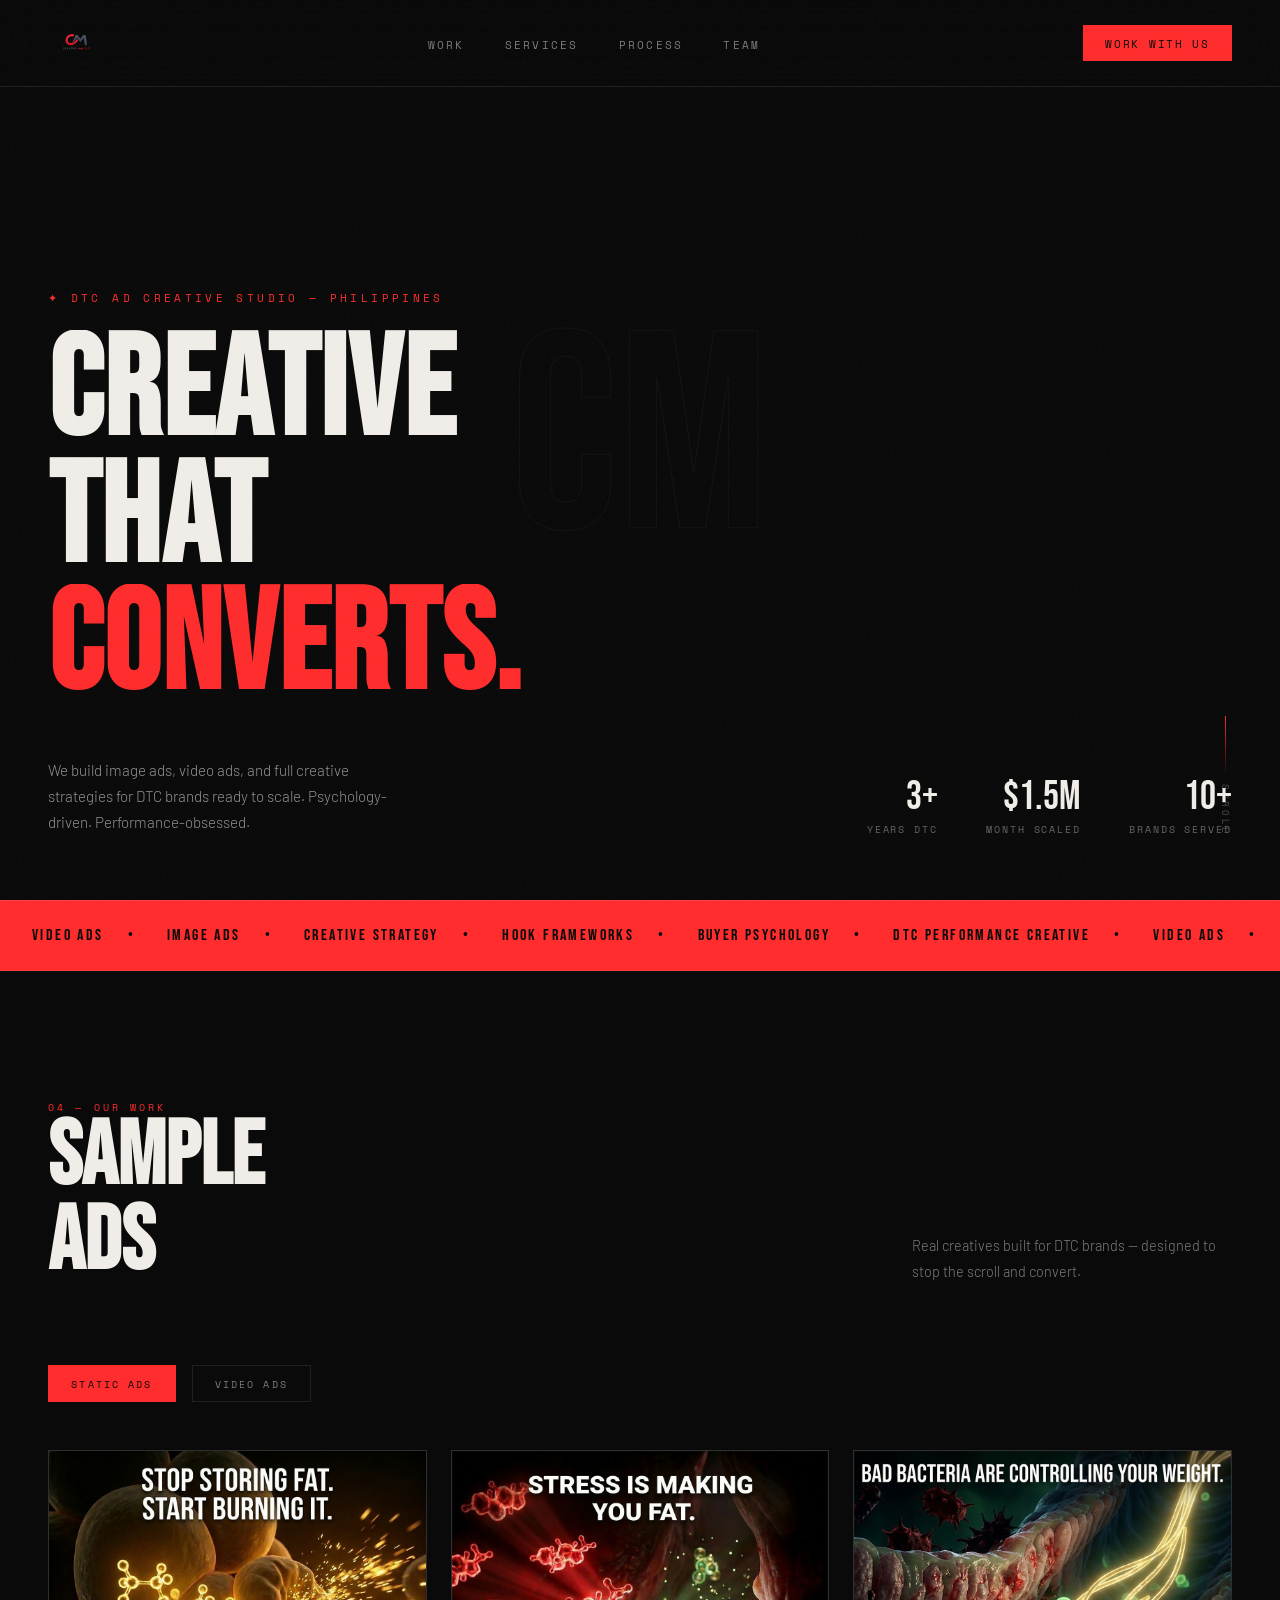
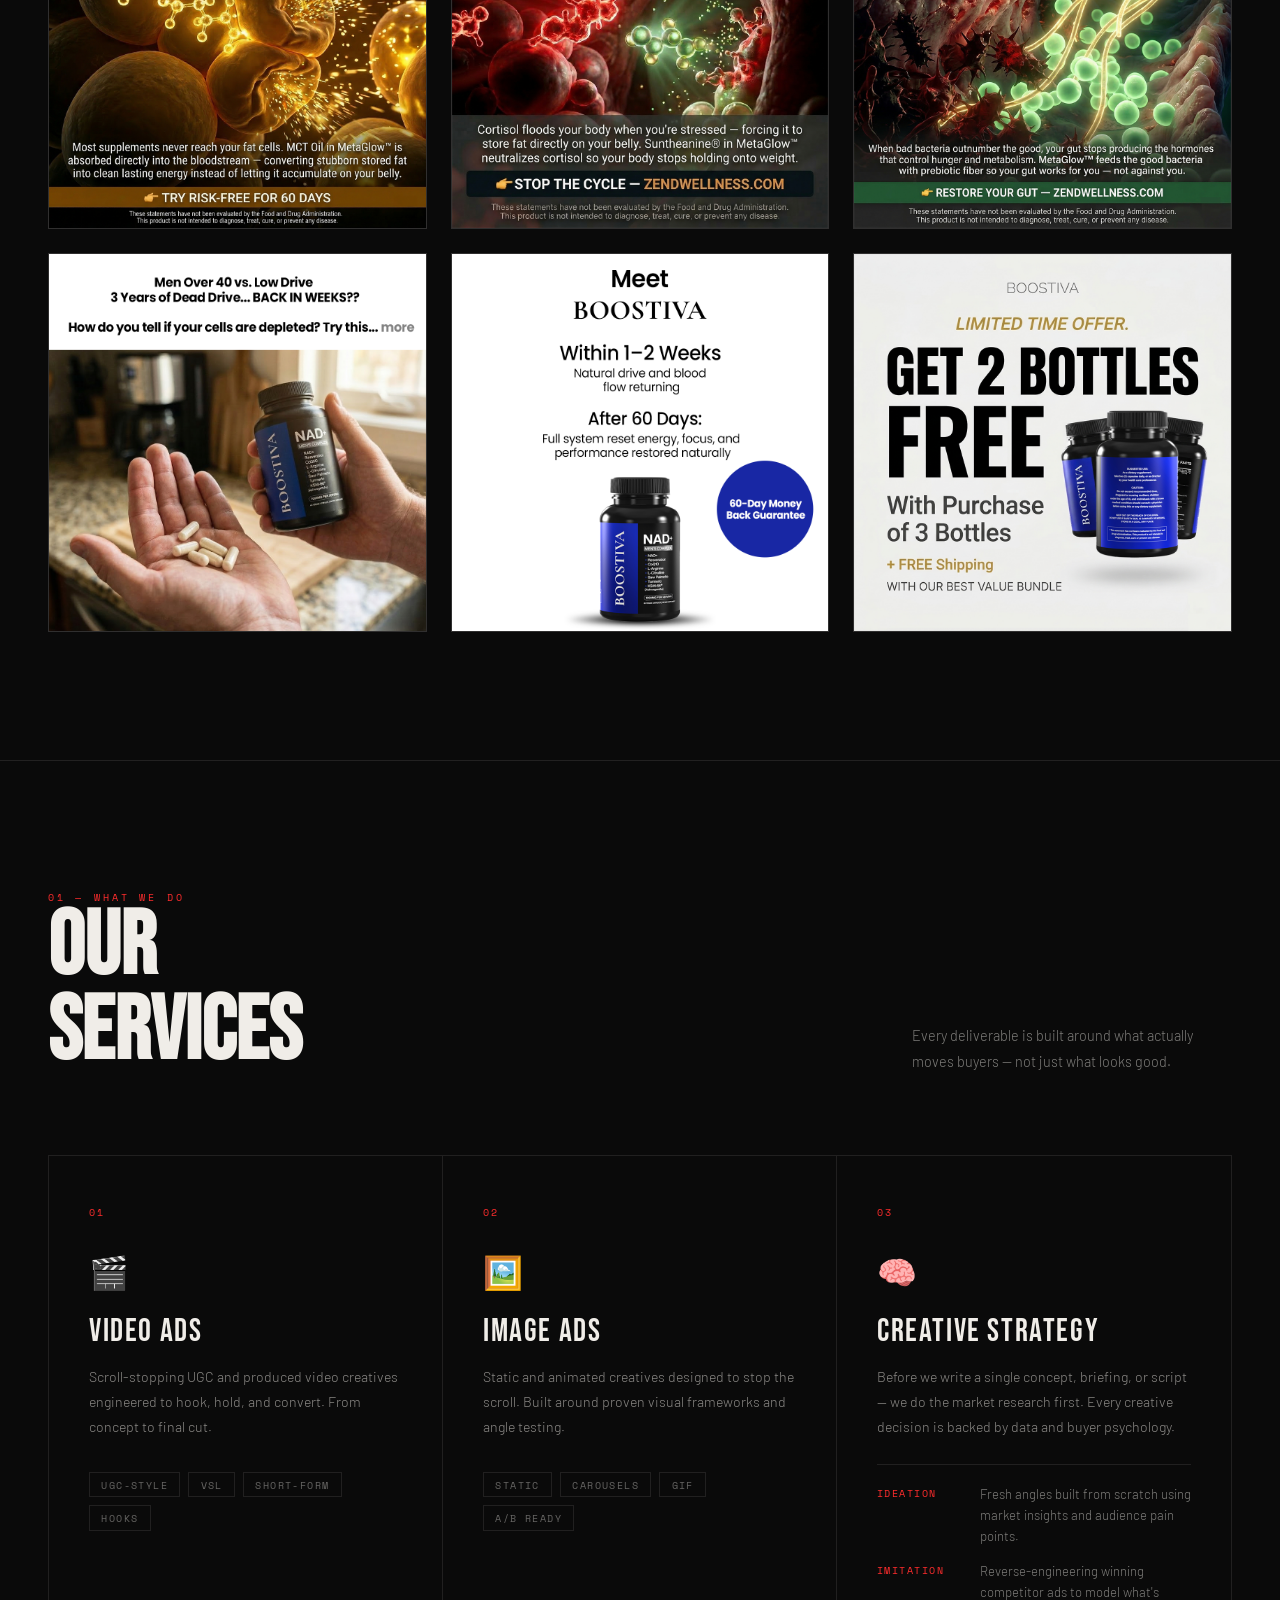
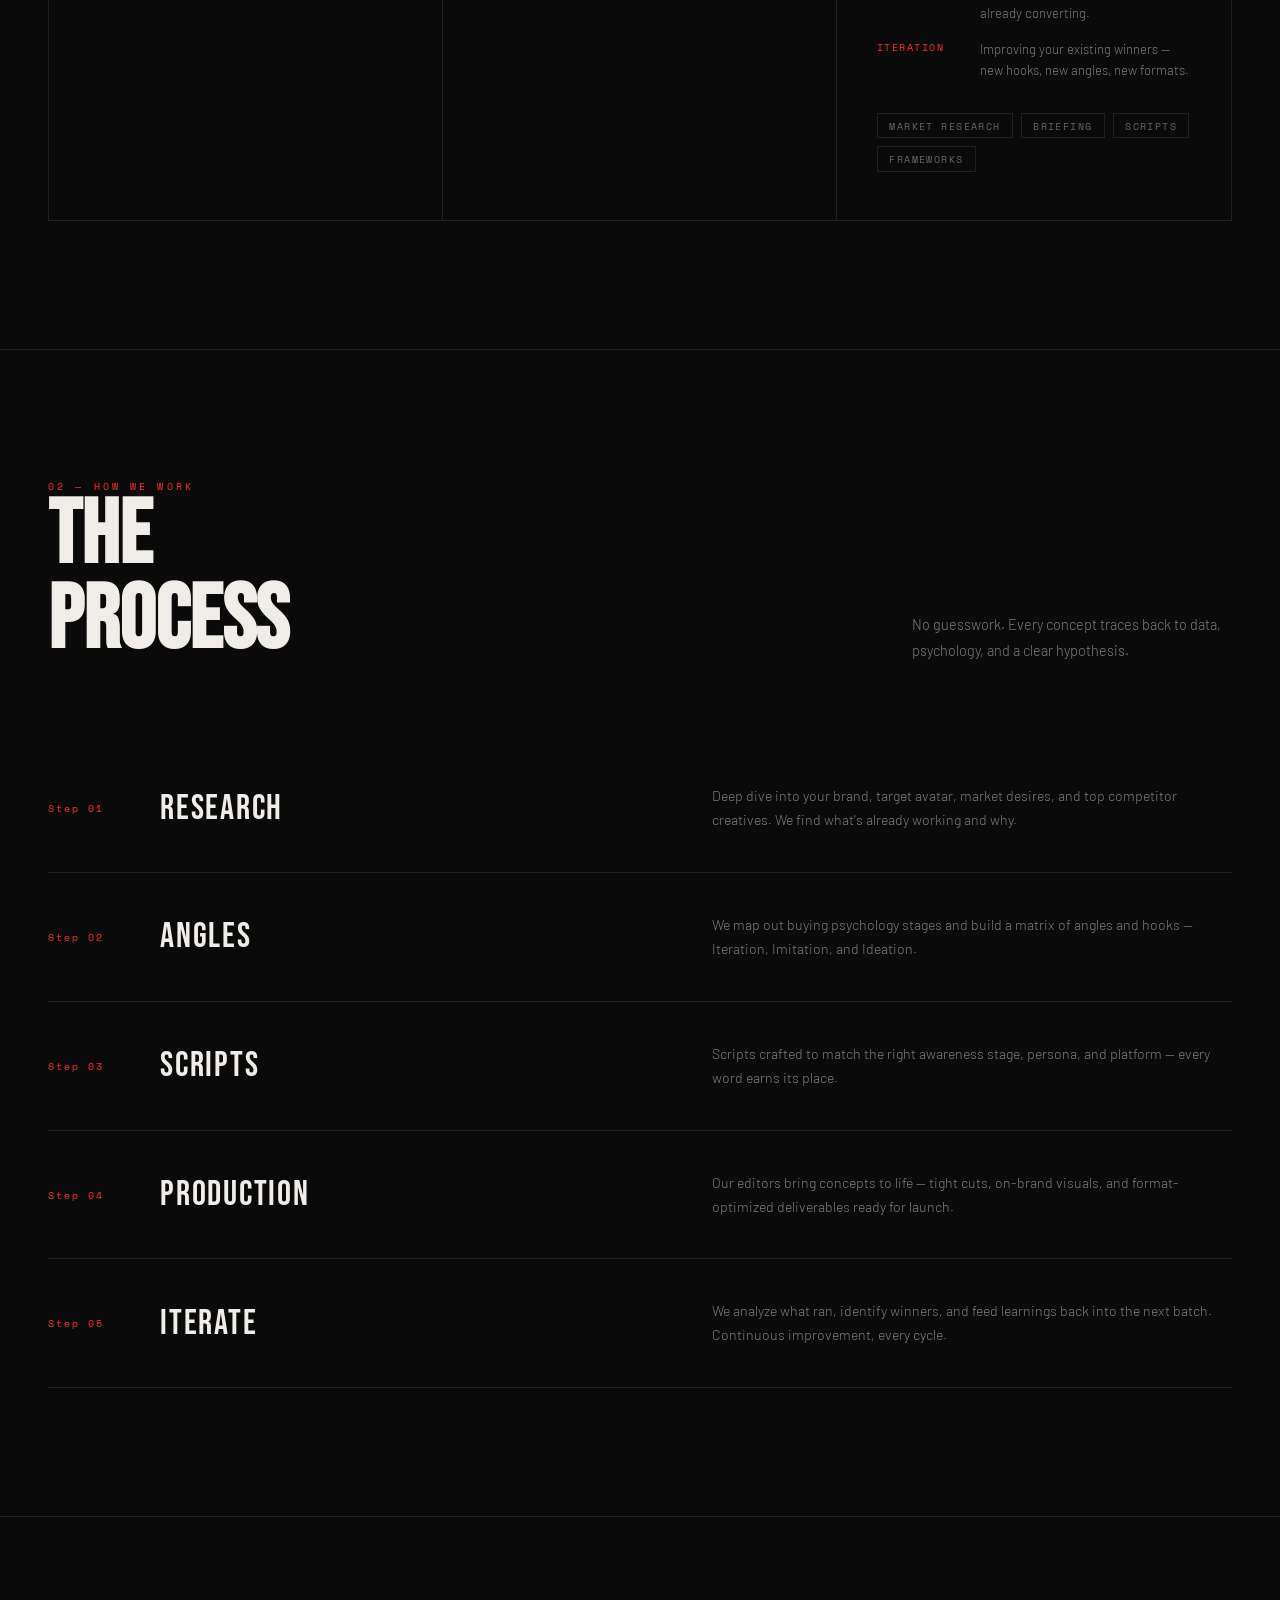
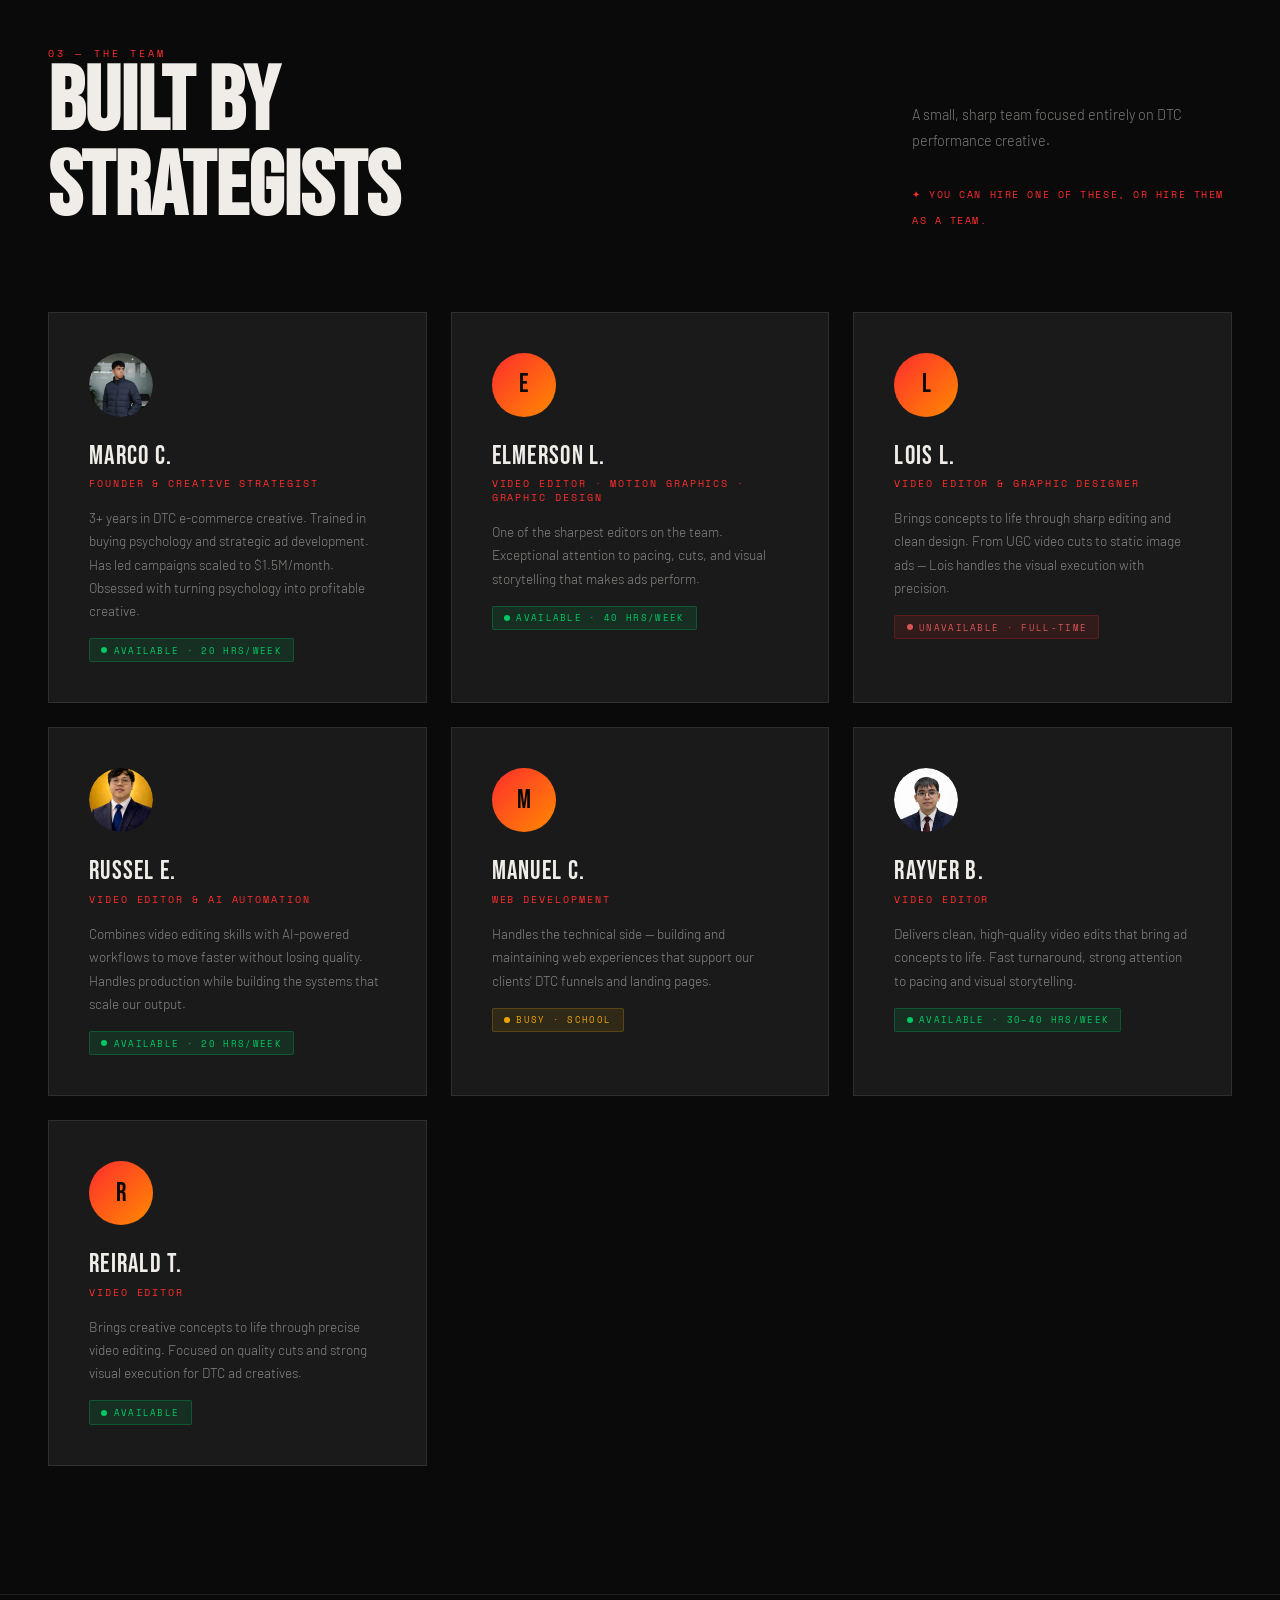
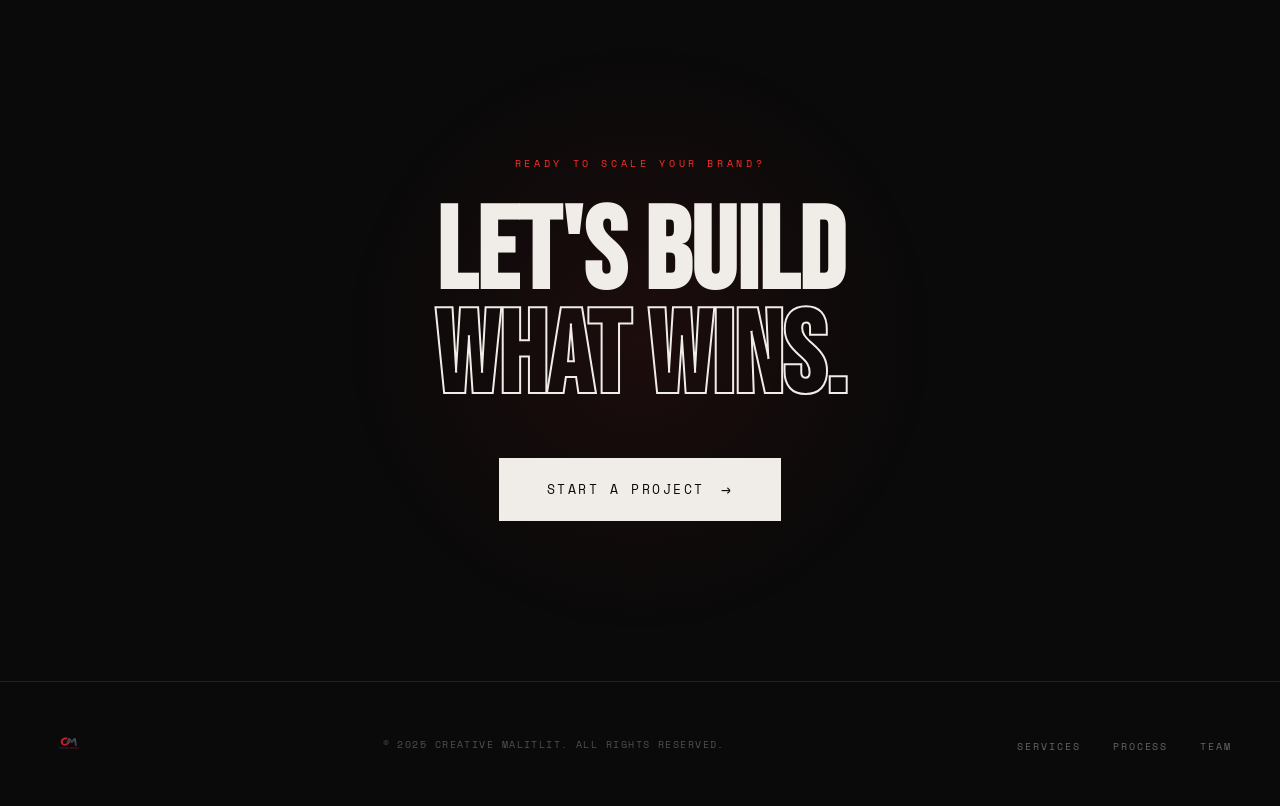
==== commit d75580b2: "fix mobile video play, fix marquee loop" ====
--- a/index.html
+++ b/index.html
@@ -79,6 +79,12 @@
         <span class="marquee-item">Hook Frameworks</span>
         <span class="marquee-item">Buyer Psychology</span>
         <span class="marquee-item">DTC Performance Creative</span>
+        <span class="marquee-item">Video Ads</span>
+        <span class="marquee-item">Image Ads</span>
+        <span class="marquee-item">Creative Strategy</span>
+        <span class="marquee-item">Hook Frameworks</span>
+        <span class="marquee-item">Buyer Psychology</span>
+        <span class="marquee-item">DTC Performance Creative</span>
       </div>
     </div>
 
--- a/style.css
+++ b/style.css
@@ -242,12 +242,15 @@
   overflow: hidden;
   background: var(--accent);
   padding: 0.9rem 0;
+  display: flex;
+  align-items: center;
 }
 .marquee-inner {
   display: flex;
   gap: 0;
   white-space: nowrap;
-  animation: marquee 18s linear infinite;
+  animation: marquee 10s linear infinite;
+  align-items: center;
 }
 .marquee-item {
   font-family: var(--font-display);
@@ -255,14 +258,22 @@
   letter-spacing: 0.15em;
   text-transform: uppercase;
   color: var(--black);
-  padding: 0 2rem;
-  display: flex;
-  align-items: center;
+  align-items: center;
+  justify-items: center;
+  justify-self: center;
+  text-align: center;
+  display: flex;
   gap: 1.5rem;
-}
+  cursor: default;
+  height: 40px;
+  padding-left: 2em;
+}
+
 .marquee-item::after {
-  content: '✦';
-  font-size: 0.6rem;
+  content: '•';
+}
+.marquee-inner:hover {
+  animation-play-state: paused !important;
 }
 
 /* SERVICES */
@@ -763,7 +774,7 @@
     transform: translateX(0);
   }
   to {
-    transform: translateX(-50%);
+    transform: translateX(-33.333333%);
   }
 }
 @keyframes scrollPulse {
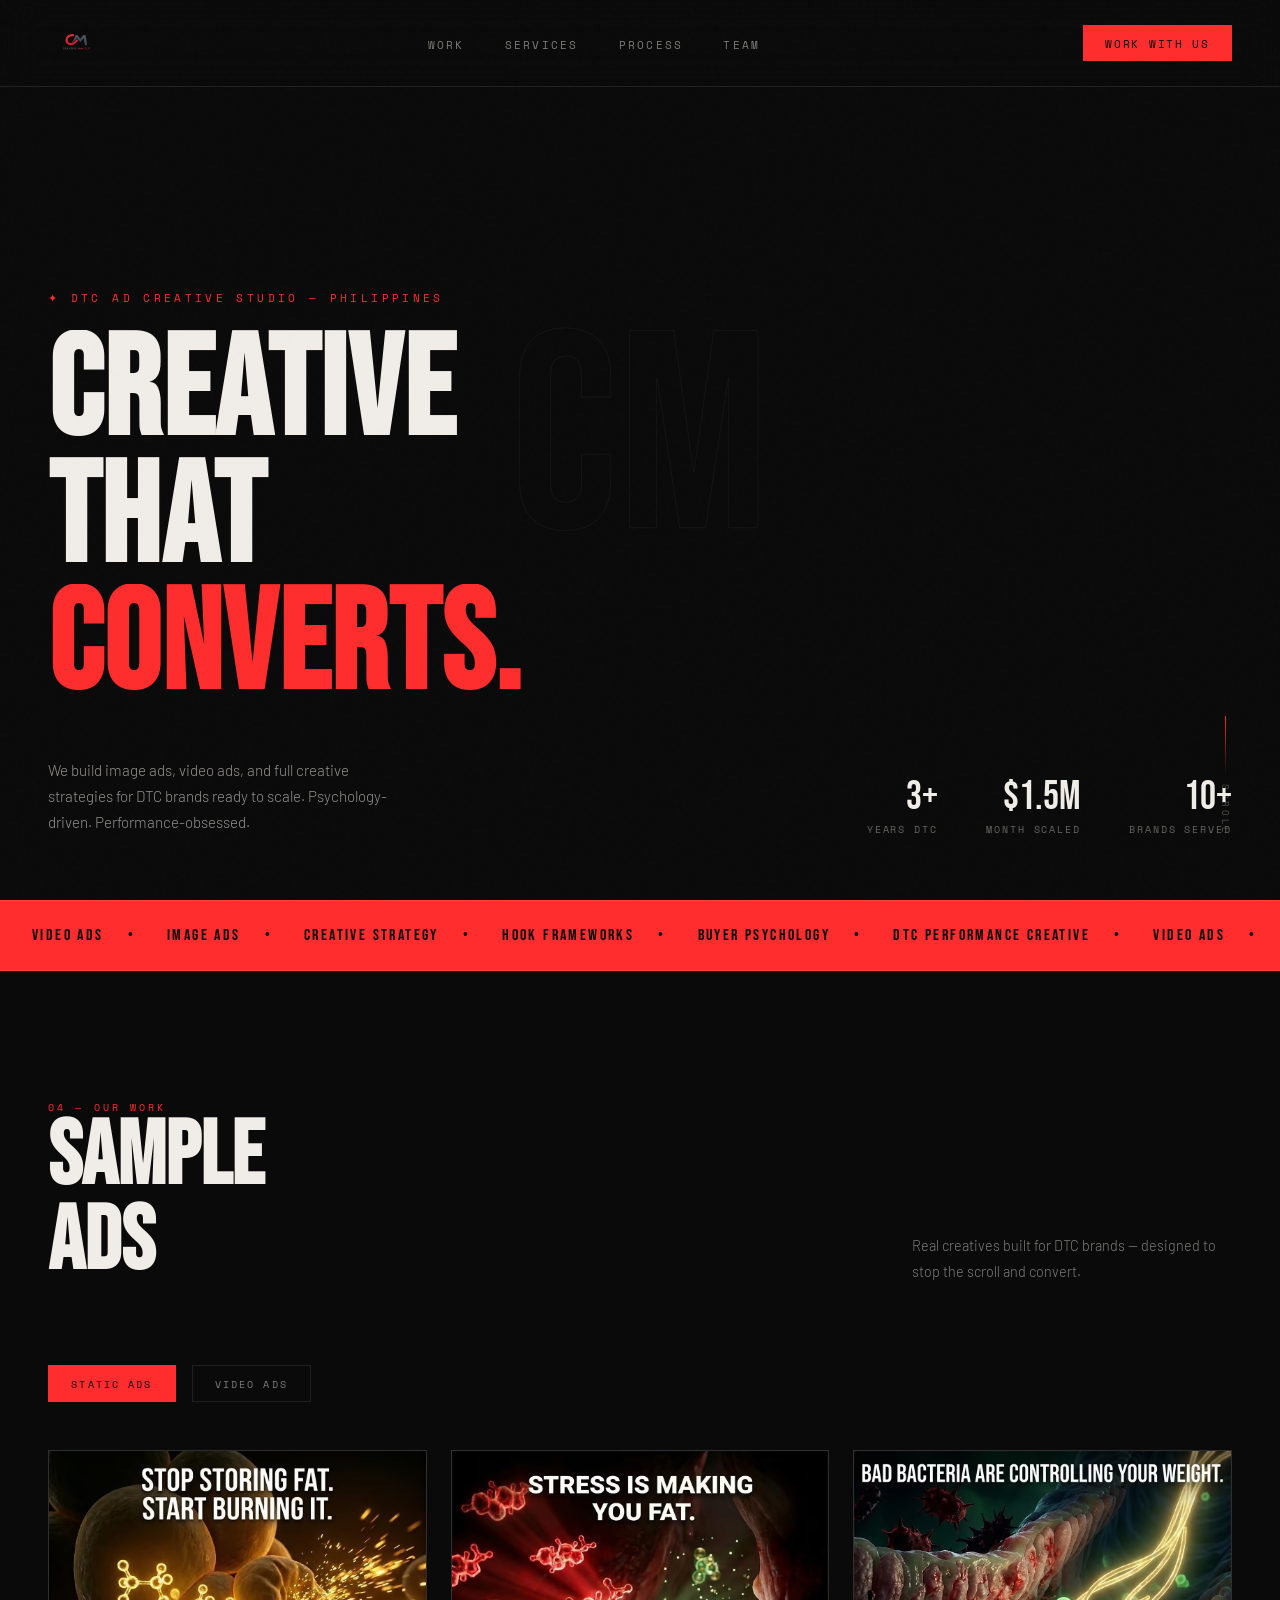
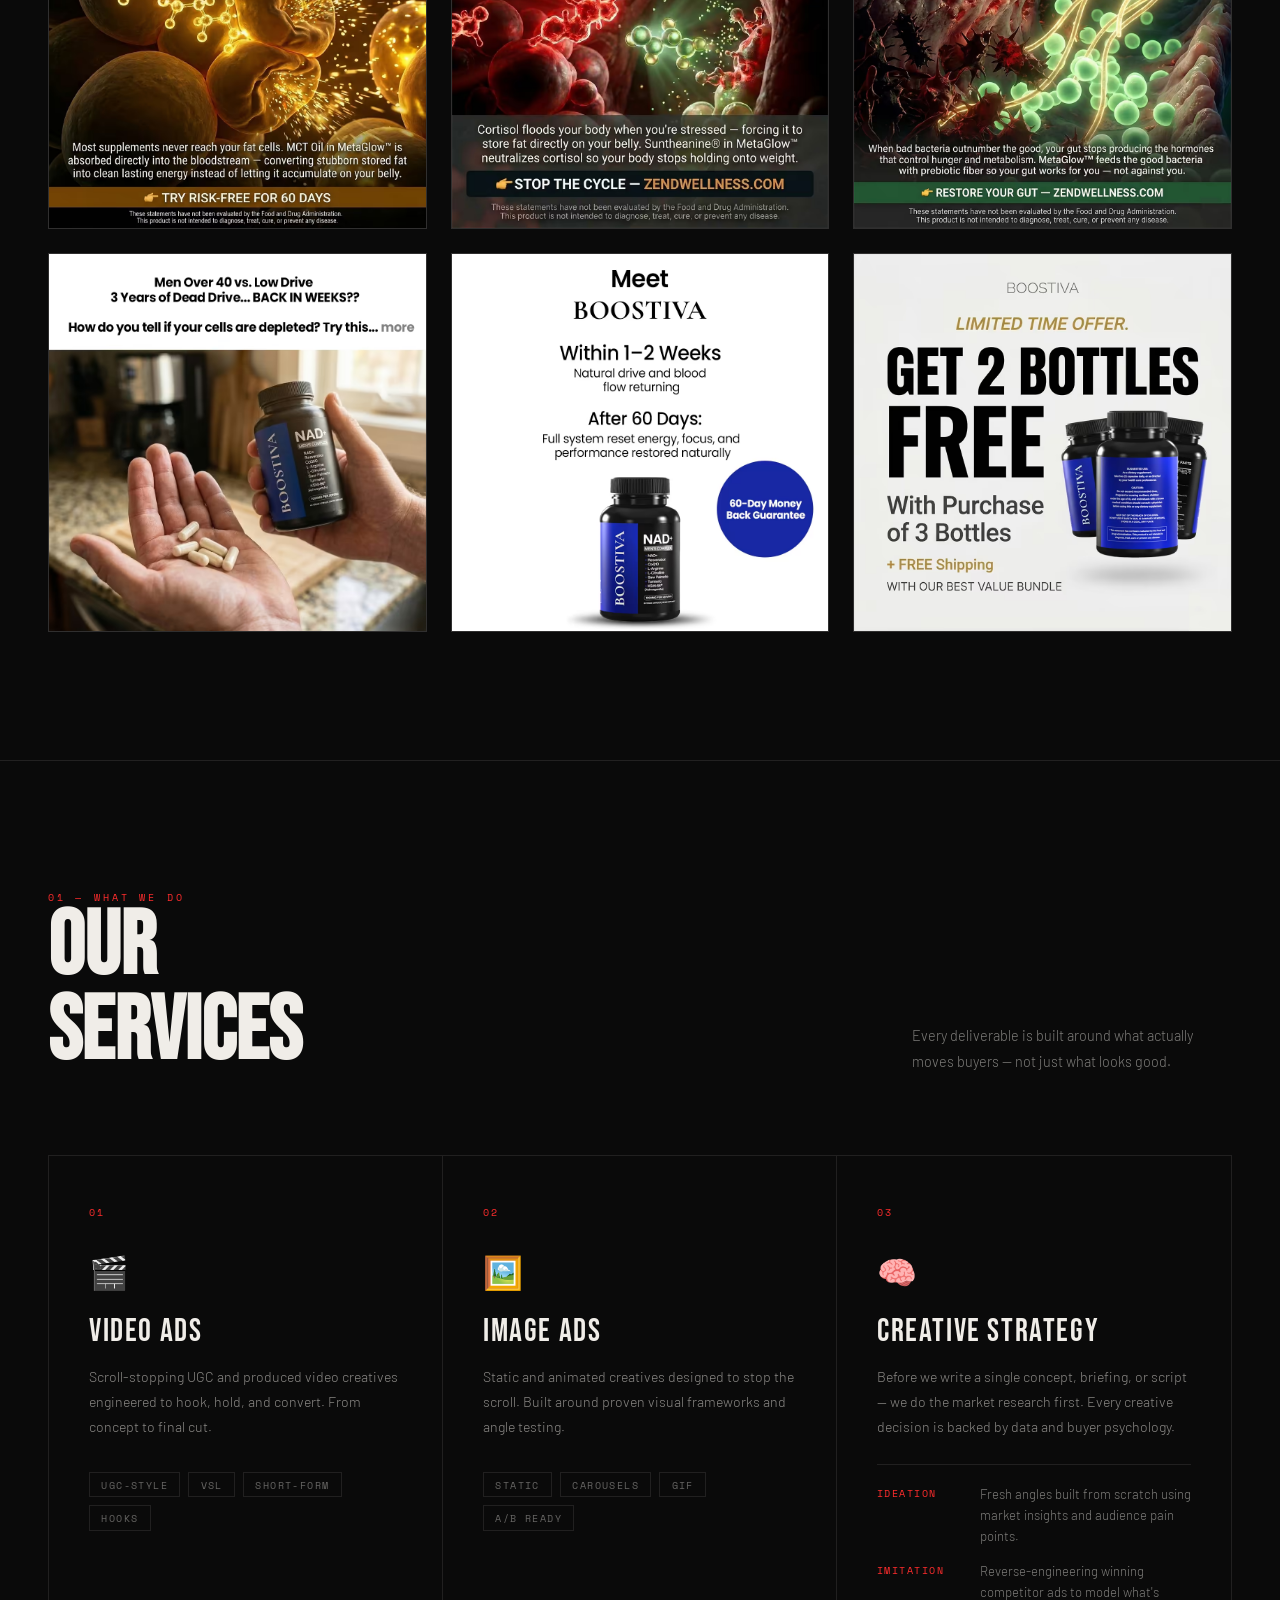
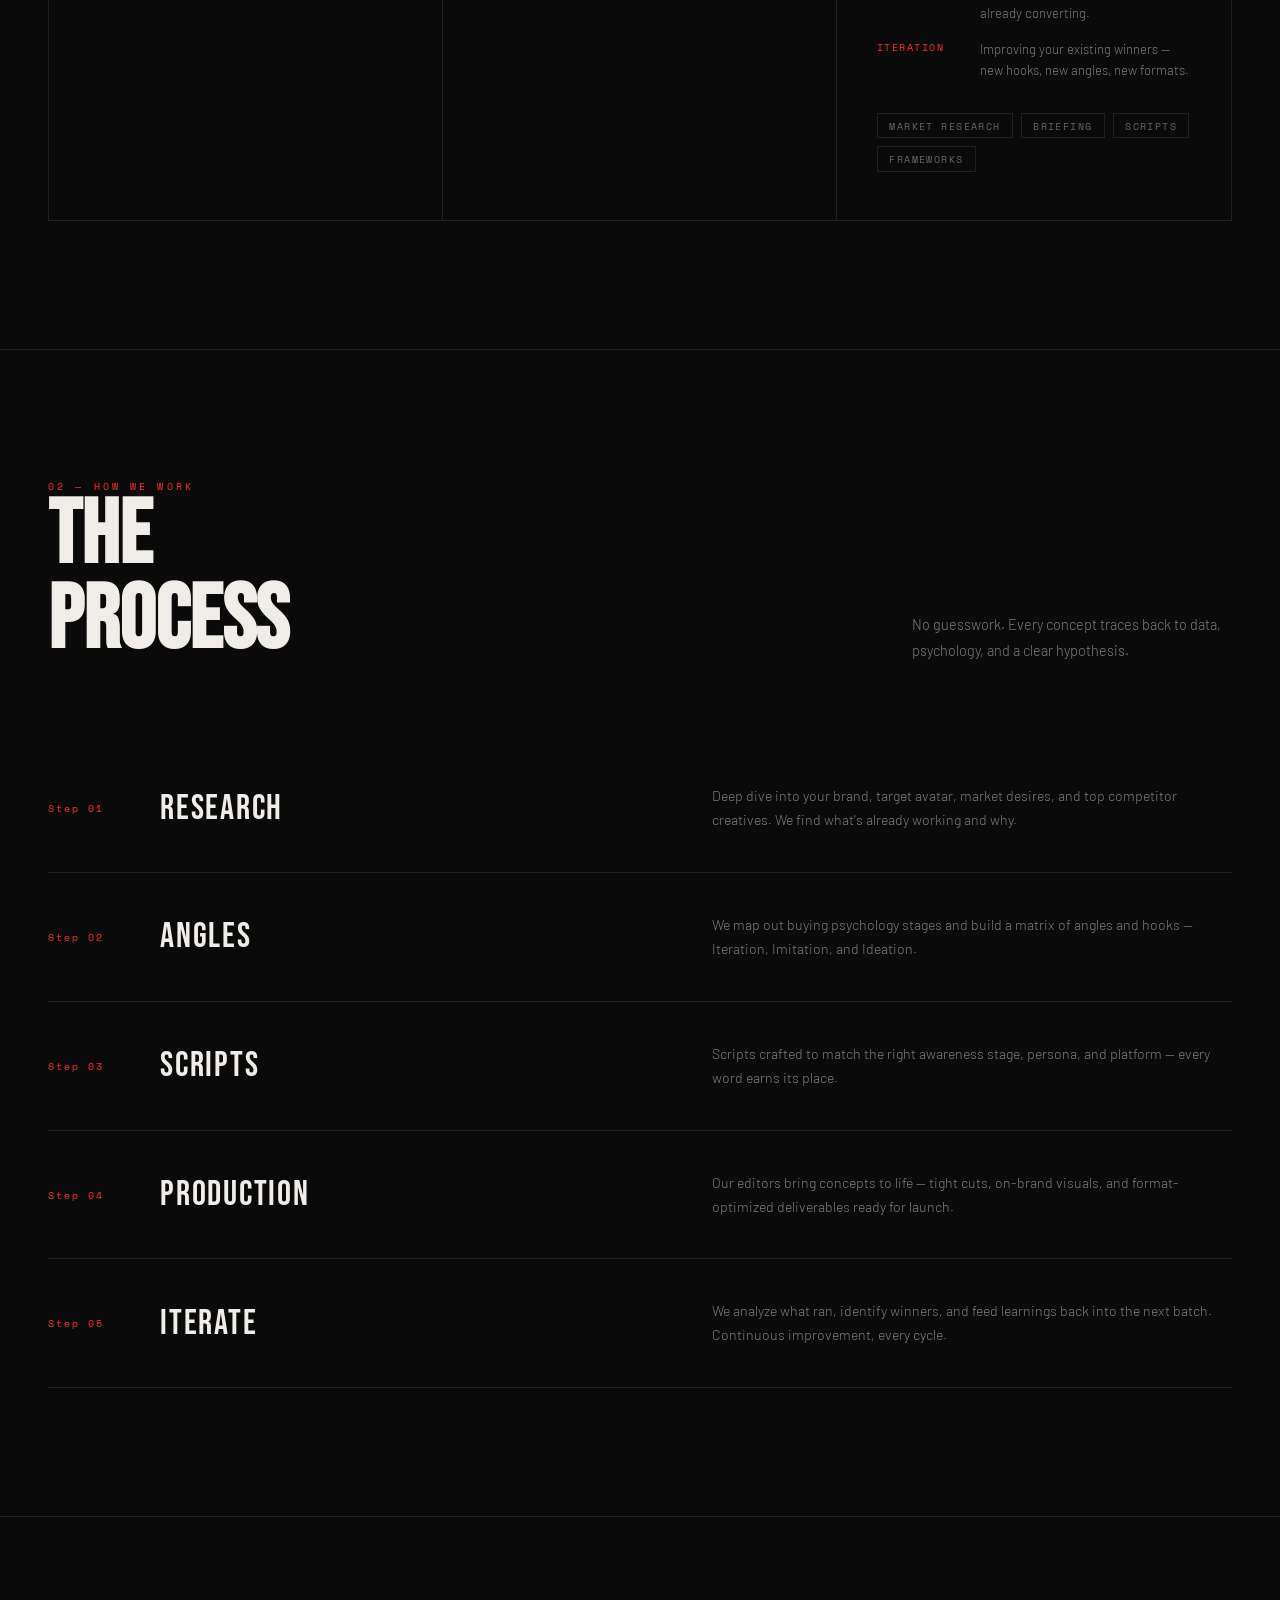
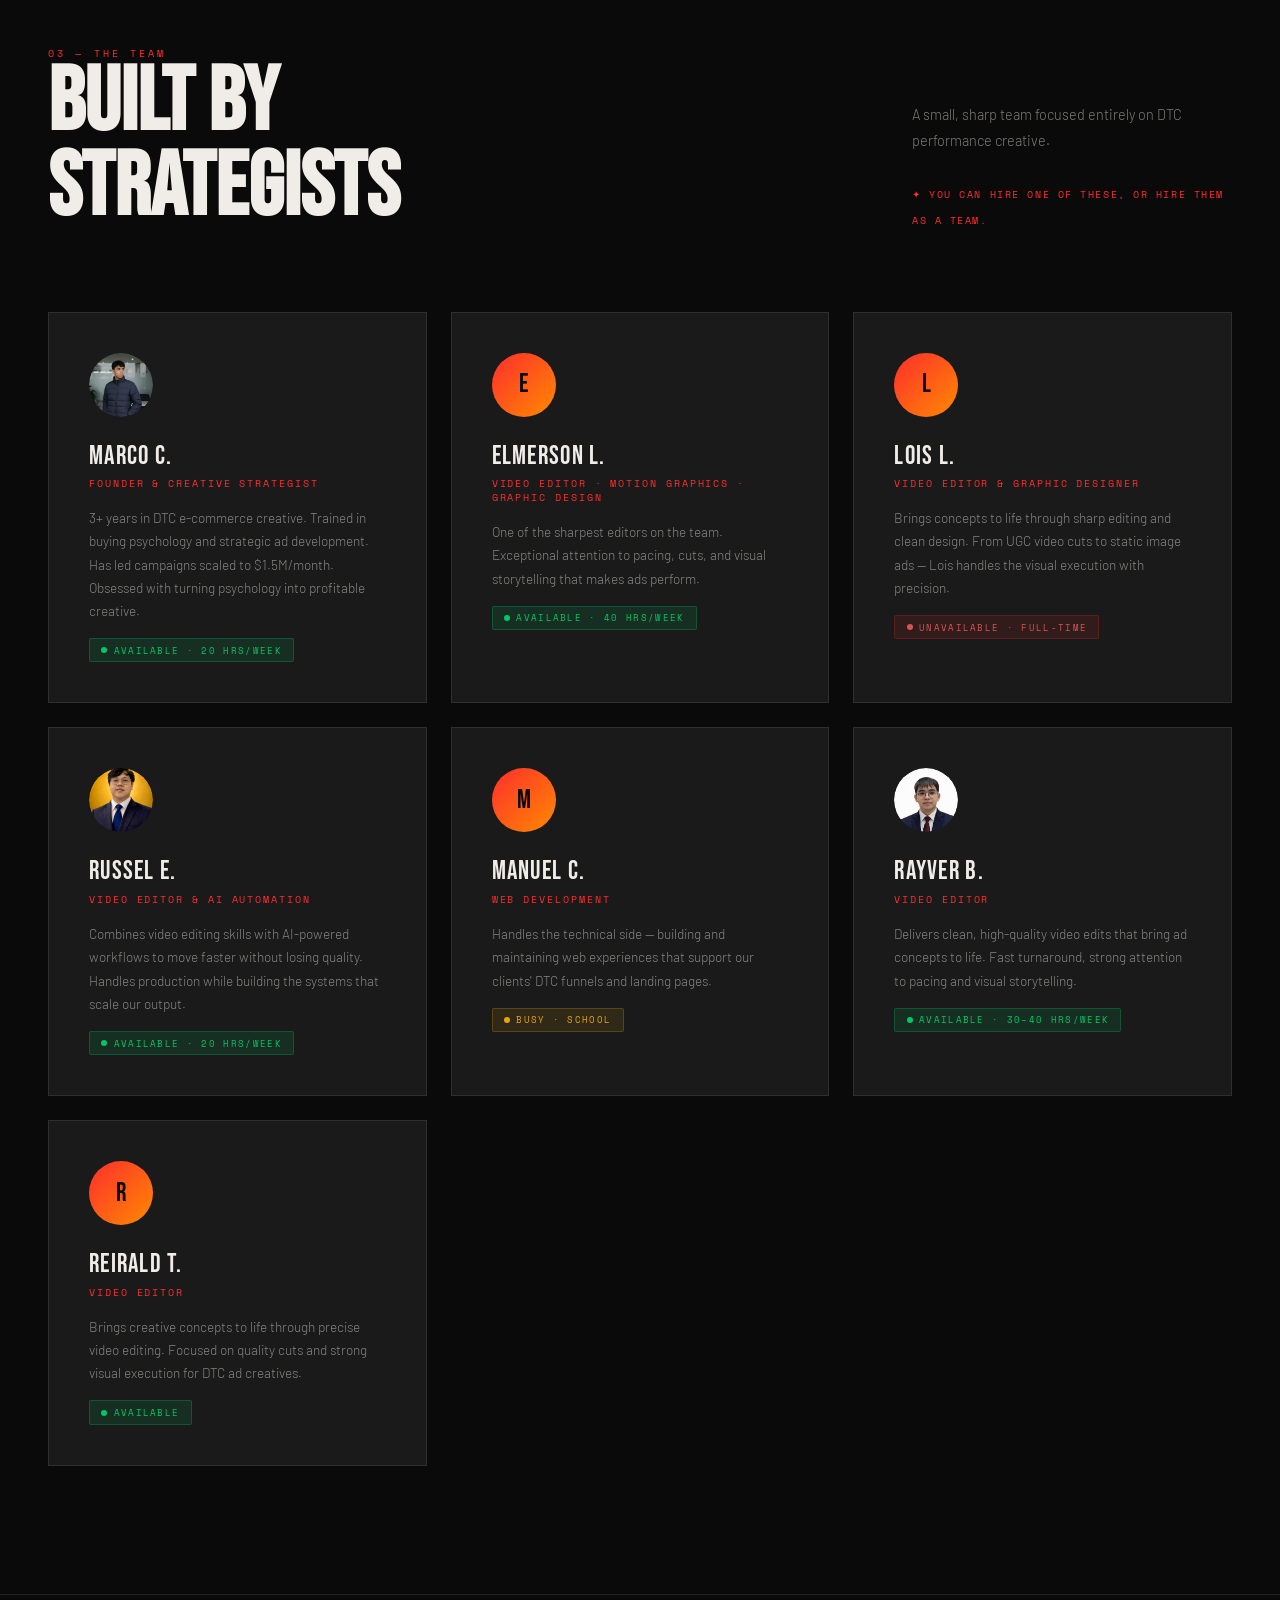
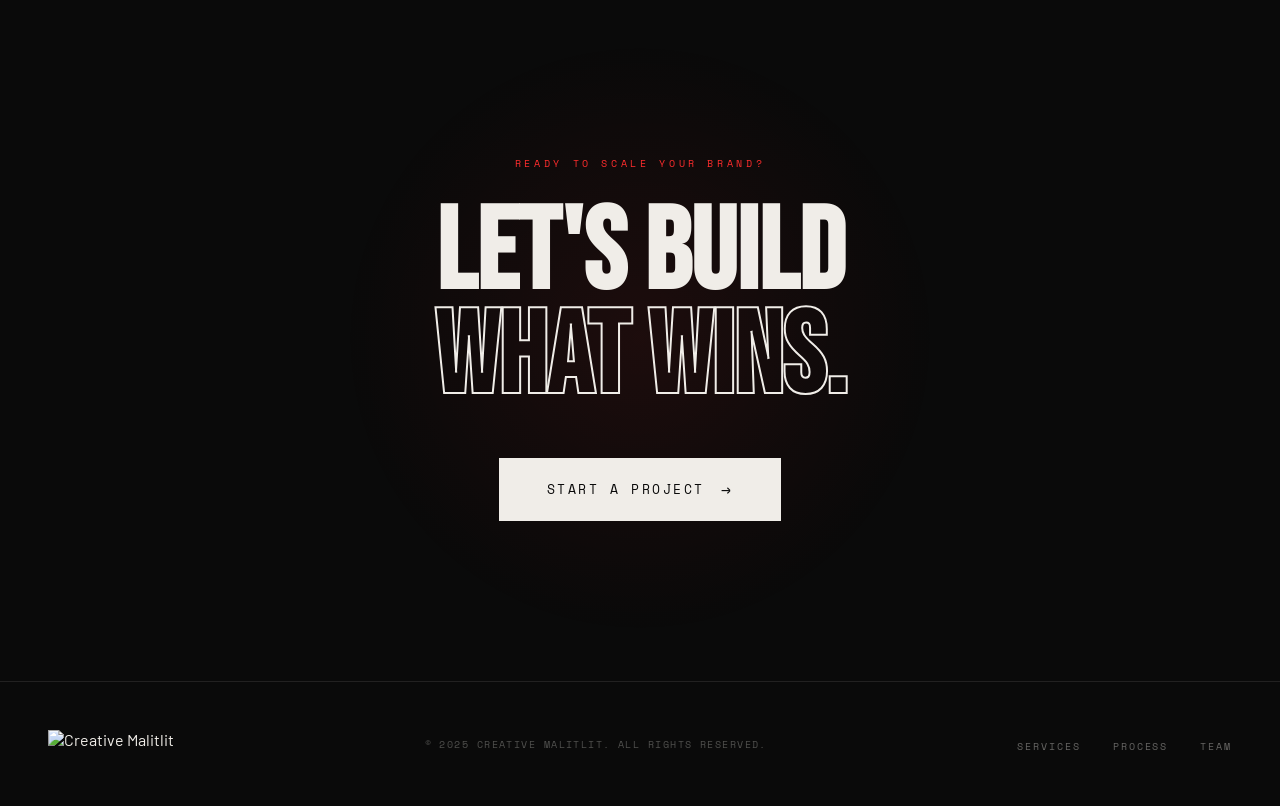
==== commit 412c4951: "optimized video and image" ====
--- a/index.html
+++ b/index.html
@@ -19,7 +19,7 @@
   <body>
     <!-- NAVBAR -->
     <nav>
-      <a href="#" class="nav-logo"><img src="/assets/images/logo.webp" alt="Creative Malitlit" /></a>
+      <a href="#" class="nav-logo"><img src="/assets/images/logo.avif" alt="Creative Malitlit" /></a>
       <ul class="nav-links">
         <li><a href="#work">Work</a></li>
         <li><a href="#services">Services</a></li>
@@ -103,54 +103,49 @@
       </div>
       <div class="portfolio-grid reveal" id="portfolioGrid">
         <div class="portfolio-item" data-category="static">
-          <img src="/assets/images/img1.png" alt="Native Static Ad - Hormones" loading="lazy" />
+          <img src="/assets/images/img1.avif" alt="Native Static Ad - Hormones" loading="lazy" />
           <div class="portfolio-overlay">
             <div class="portfolio-tag">Static Ad · Native Style</div>
             <div class="portfolio-title">Hormone Fading</div>
           </div>
         </div>
         <div class="portfolio-item" data-category="static">
-          <img src="/assets/images/img2.png" alt="Native Static Ad - Stress" loading="lazy" />
+          <img src="/assets/images/img2.avif" alt="Native Static Ad - Stress" loading="lazy" />
           <div class="portfolio-overlay">
             <div class="portfolio-tag">Static Ad · Native Style</div>
             <div class="portfolio-title">Stress & Fat</div>
           </div>
         </div>
         <div class="portfolio-item" data-category="static">
-          <img src="/assets/images/img3.png" alt="Native Static Ad - Bacteria" loading="lazy" />
+          <img src="/assets/images/img3.avif" alt="Native Static Ad - Bacteria" loading="lazy" />
           <div class="portfolio-overlay">
             <div class="portfolio-tag">Static Ad · Native Style</div>
             <div class="portfolio-title">Bad Bacteria</div>
           </div>
         </div>
         <div class="portfolio-item" data-category="static">
-          <img src="/assets/images/img4.png" alt="Product Static Ad - Boostiva Meet" loading="lazy" />
+          <img src="/assets/images/img4.avif" alt="Product Static Ad - Boostiva Meet" loading="lazy" />
           <div class="portfolio-overlay">
             <div class="portfolio-tag">Static Ad · Product</div>
             <div class="portfolio-title">Meet Boostiva</div>
           </div>
         </div>
         <div class="portfolio-item" data-category="static">
-          <img src="/assets/images/img5.png" alt="Product Static Ad - Boostiva Native" loading="lazy" />
+          <img src="/assets/images/img5.avif" alt="Product Static Ad - Boostiva Native" loading="lazy" />
           <div class="portfolio-overlay">
             <div class="portfolio-tag">Static Ad · Native Style</div>
             <div class="portfolio-title">Men Over 40</div>
           </div>
         </div>
         <div class="portfolio-item" data-category="static">
-          <img src="/assets/images/img6.png" alt="Product Static Ad - Boostiva Offer" loading="lazy" />
+          <img src="/assets/images/img6.avif" alt="Product Static Ad - Boostiva Offer" loading="lazy" />
           <div class="portfolio-overlay">
             <div class="portfolio-tag">Static Ad · Promo</div>
             <div class="portfolio-title">Get 2 Bottles Free</div>
           </div>
         </div>
         <div class="portfolio-item" data-category="video" style="display: none">
-          <video
-            class="hoverVideo"
-            src="/assets/videos/Petsmont_M3_AD14_UGCF_1.mp4"
-            loop
-            playsinline
-            preload="metadata"></video>
+          <video class="hoverVideo" src="/assets/videos/vid1.webm" loop playsinline preload="metadata"></video>
           <div class="video-play-icon">
             <svg width="18" height="18" viewBox="0 0 24 24" fill="white"><polygon points="5,3 19,12 5,21" /></svg>
           </div>
@@ -160,12 +155,7 @@
           </div>
         </div>
         <div class="portfolio-item" data-category="video" style="display: none">
-          <video
-            class="hoverVideo"
-            src="/assets/videos/Petsmont_M3_AD14_UGCF_2.mp4"
-            loop
-            playsinline
-            preload="metadata"></video>
+          <video class="hoverVideo" src="/assets/videos/vid2.webm" loop playsinline preload="metadata"></video>
           <div class="video-play-icon">
             <svg width="18" height="18" viewBox="0 0 24 24" fill="white"><polygon points="5,3 19,12 5,21" /></svg>
           </div>
@@ -175,12 +165,7 @@
           </div>
         </div>
         <div class="portfolio-item" data-category="video" style="display: none">
-          <video
-            class="hoverVideo"
-            src="/assets/videos/Petsmont_M3_AD14_UGCF_3.mp4"
-            loop
-            playsinline
-            preload="metadata"></video>
+          <video class="hoverVideo" src="/assets/videos/vid3.webm" loop playsinline preload="metadata"></video>
           <div class="video-play-icon">
             <svg width="18" height="18" viewBox="0 0 24 24" fill="white"><polygon points="5,3 19,12 5,21" /></svg>
           </div>
@@ -346,7 +331,7 @@
         <div class="team-card">
           <div class="team-avatar" style="background: none; padding: 0; overflow: hidden">
             <img
-              src="/assets/images/marco.png"
+              src="/assets/images/marco.avif"
               style="width: 100%; height: 100%; object-fit: cover; border-radius: 50%; display: block" />
           </div>
           <div class="team-name">Marco C.</div>
@@ -380,7 +365,7 @@
         <div class="team-card">
           <div class="team-avatar" style="background: none; padding: 0; overflow: hidden">
             <img
-              src="/assets/images/russel.jpg"
+              src="/assets/images/russel.avif"
               style="width: 100%; height: 100%; object-fit: cover; border-radius: 50%; display: block" />
           </div>
           <div class="team-name">Russel E.</div>
@@ -404,7 +389,7 @@
         <div class="team-card">
           <div class="team-avatar" style="background: none; padding: 0; overflow: hidden">
             <img
-              src="/assets/images/rayver.jpg"
+              src="/assets/images/rayver.avif"
               style="width: 100%; height: 100%; object-fit: cover; border-radius: 50%; display: block" />
           </div>
           <div class="team-name">Rayver B.</div>
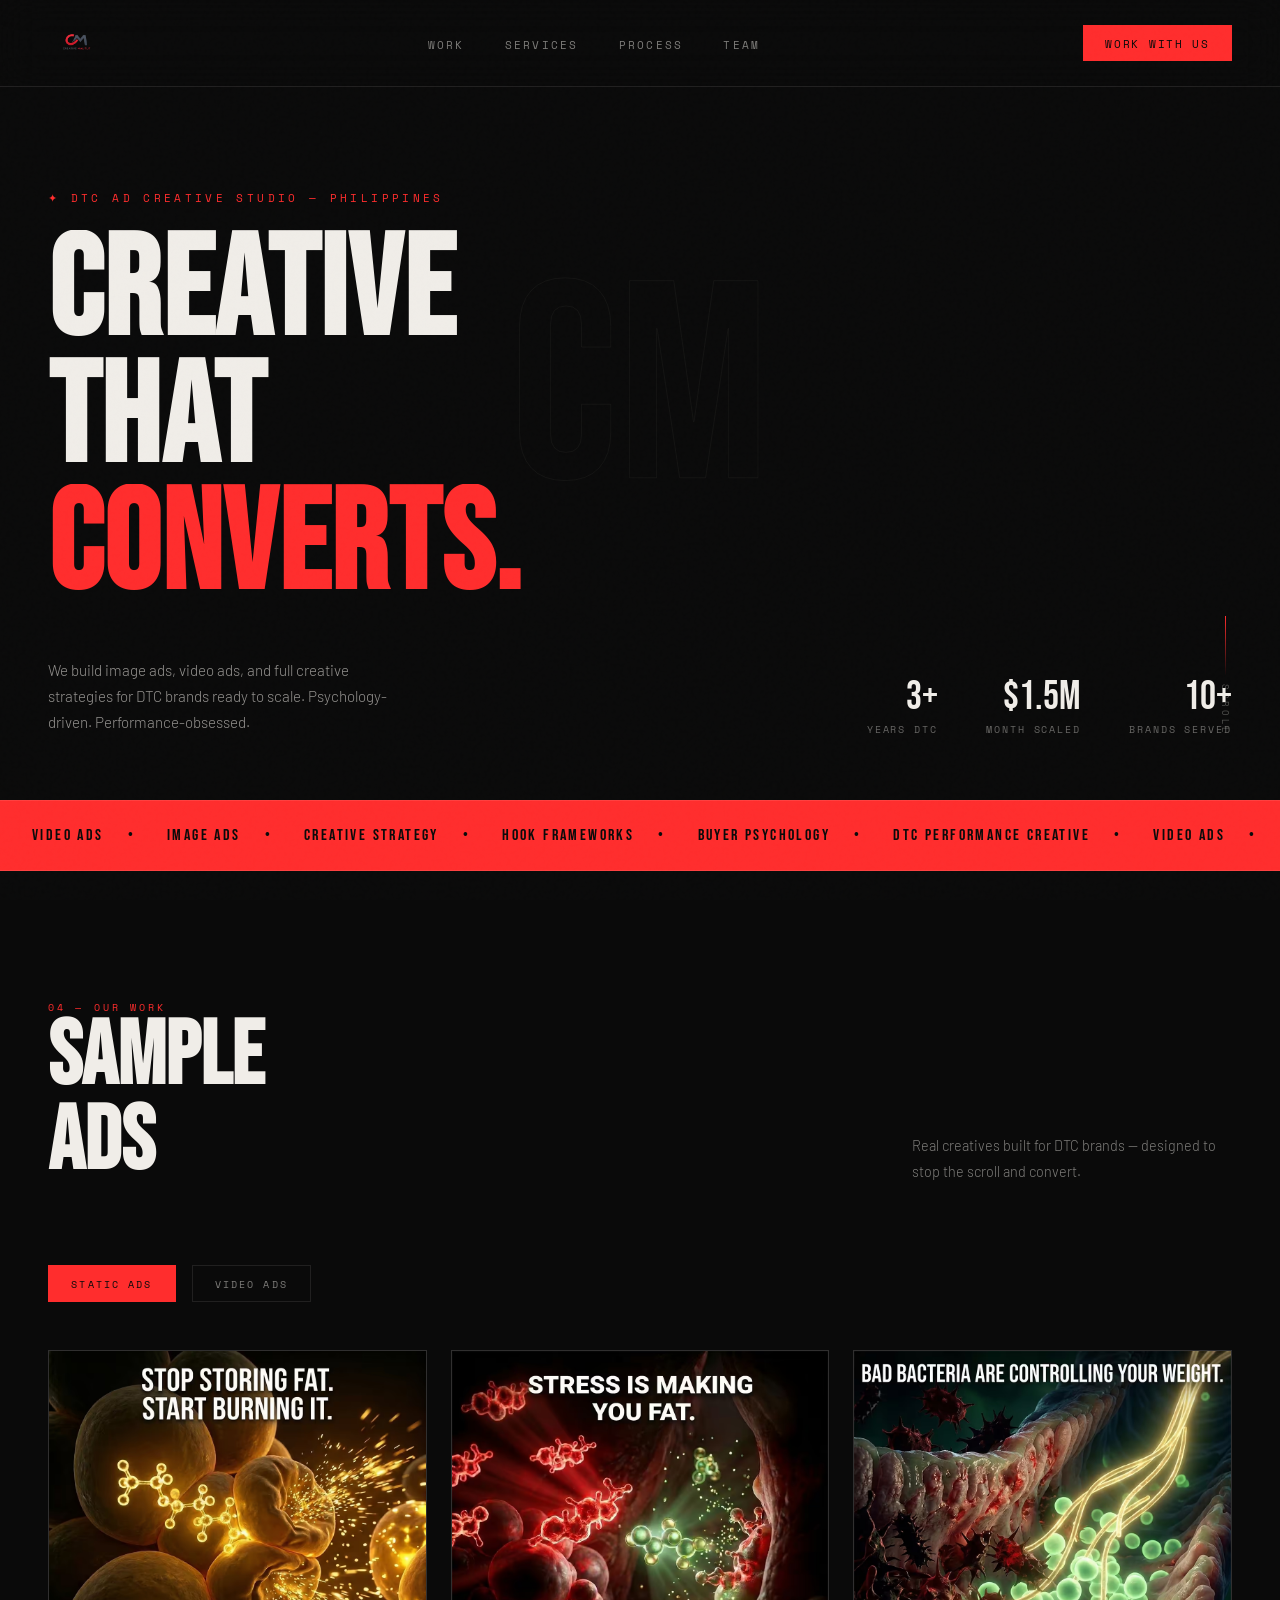
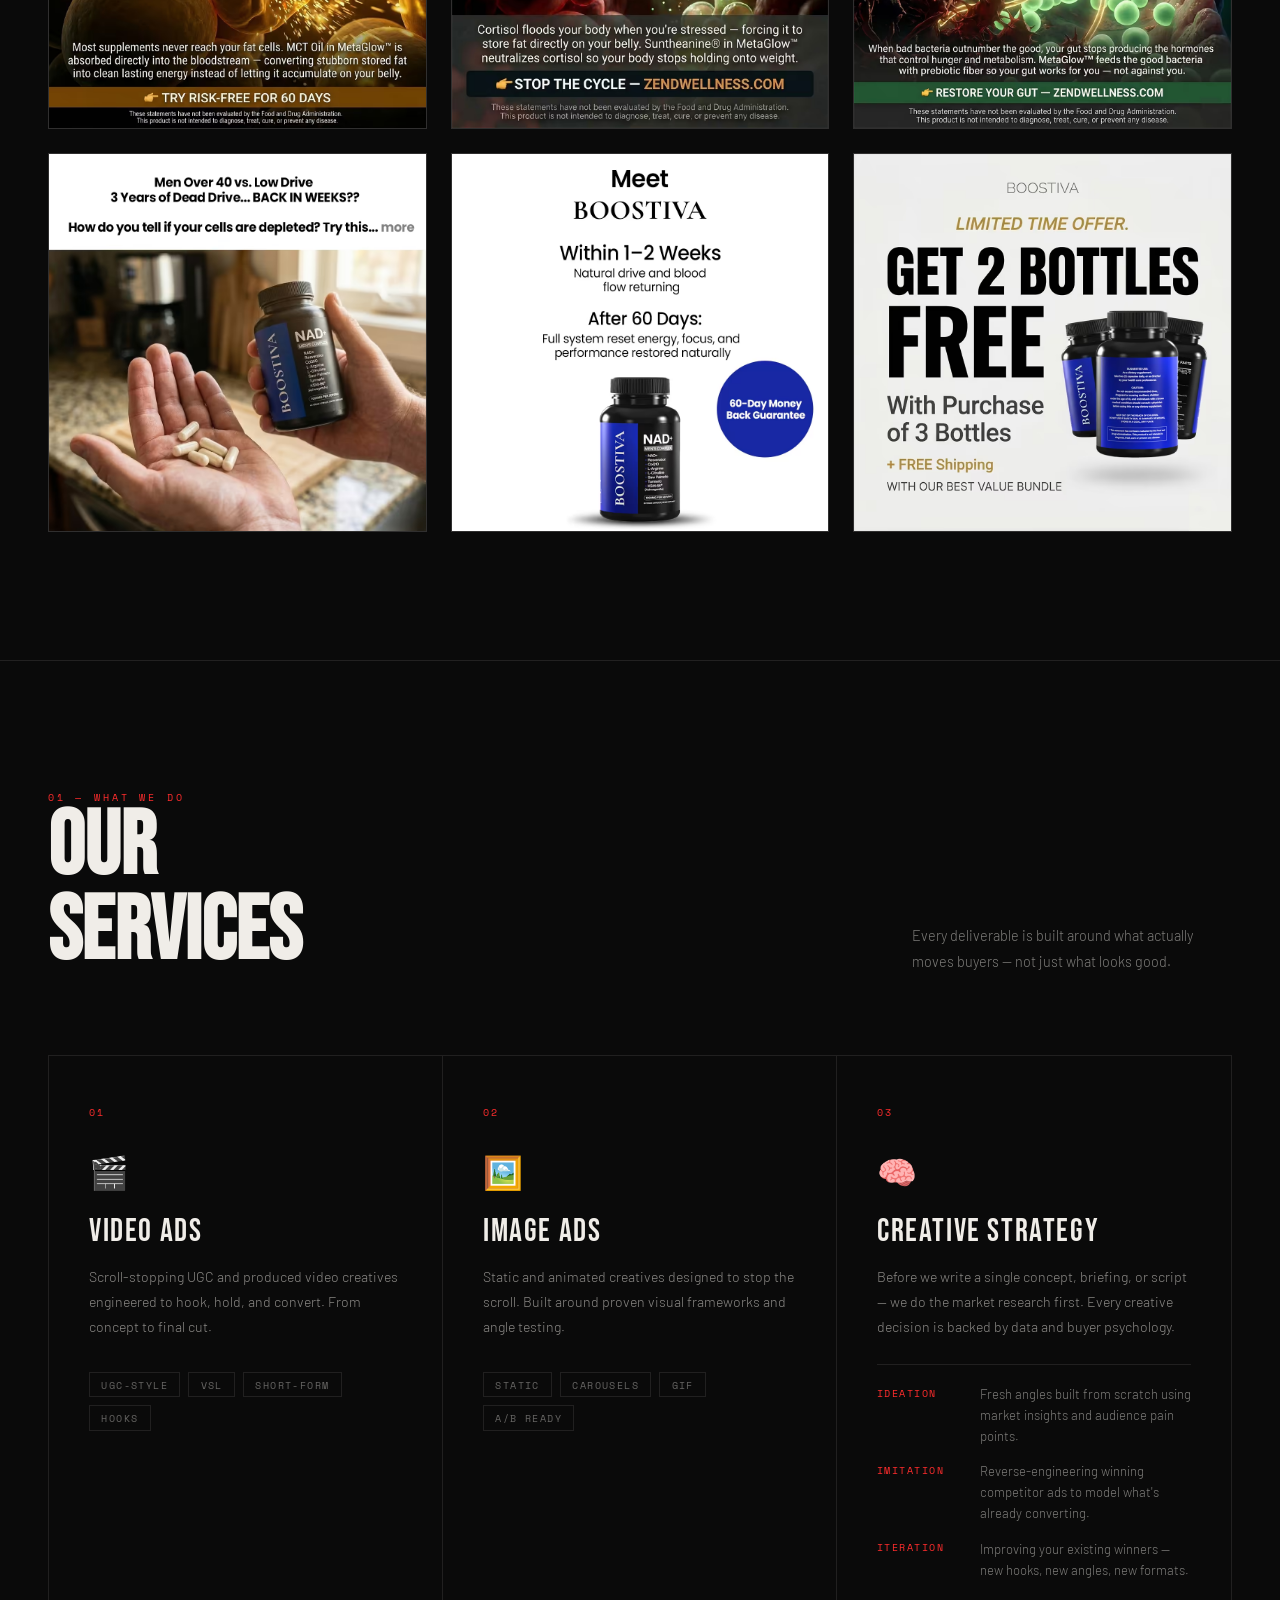
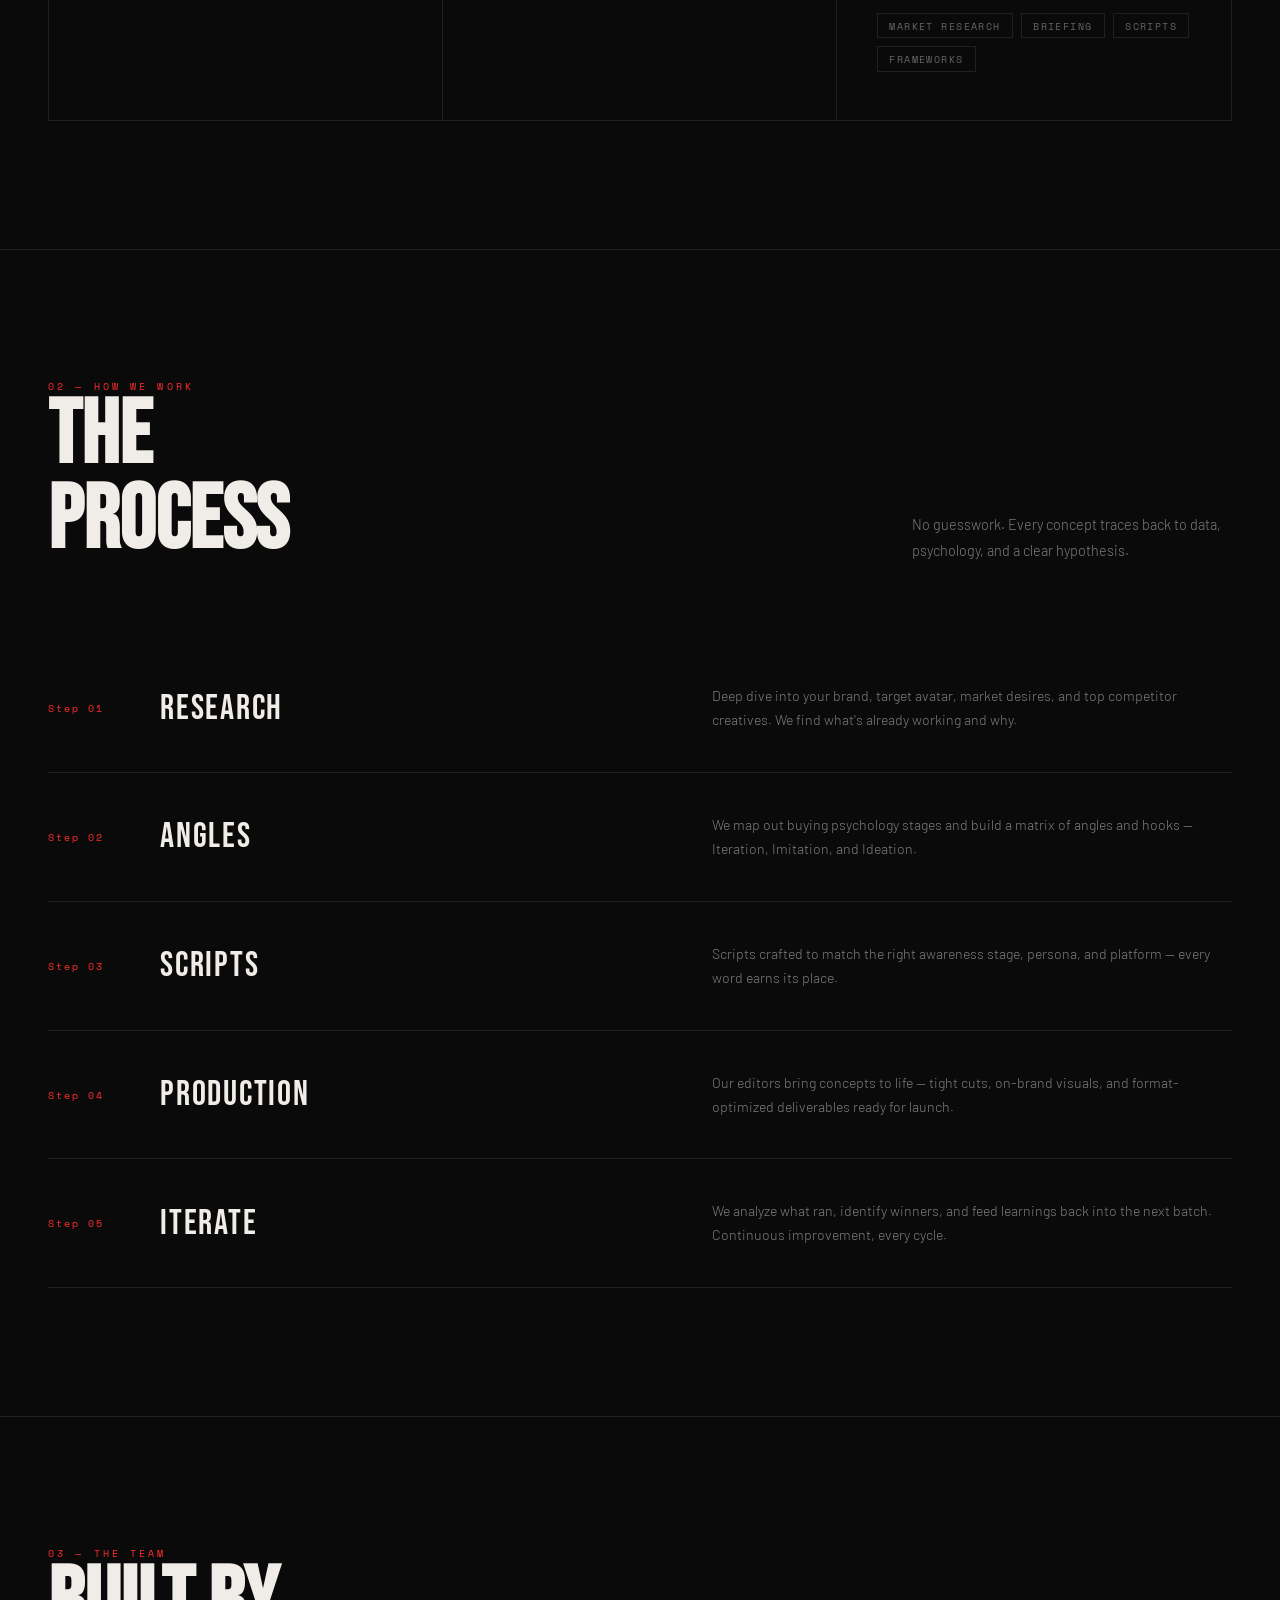
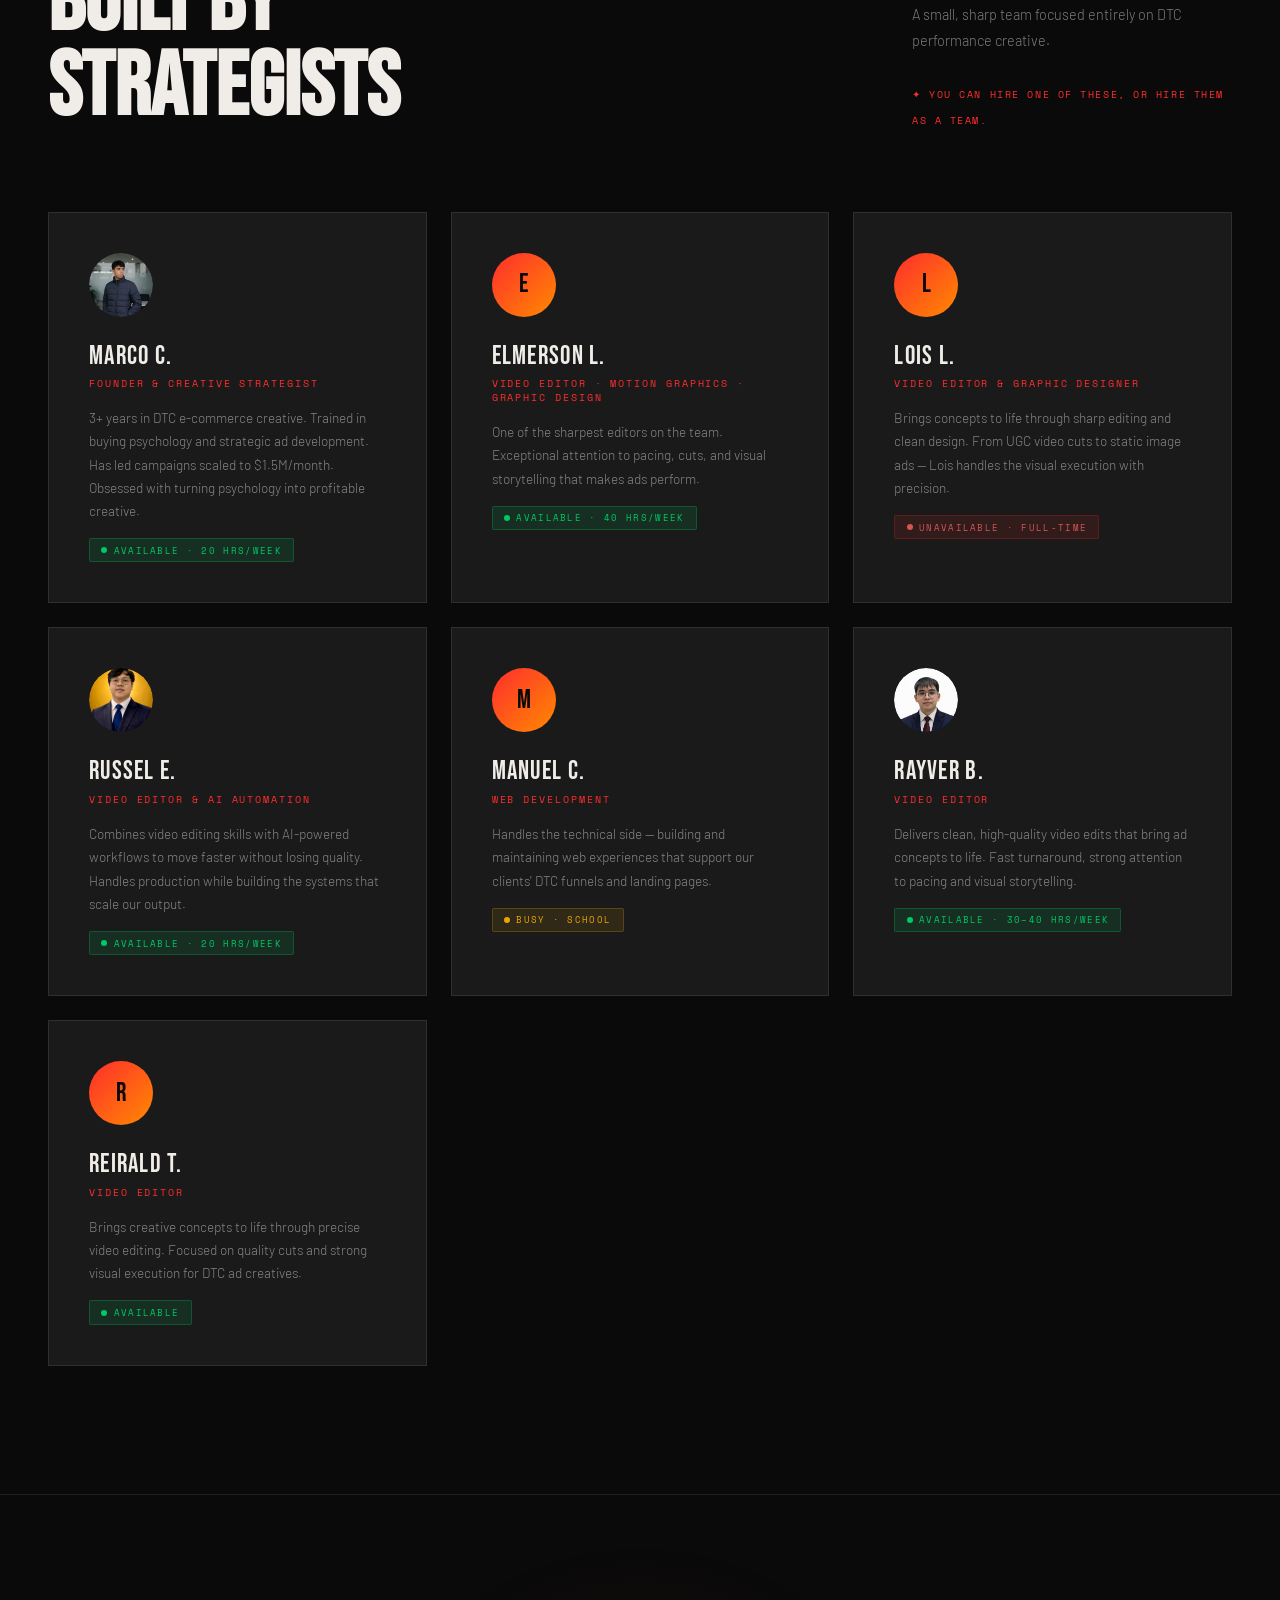
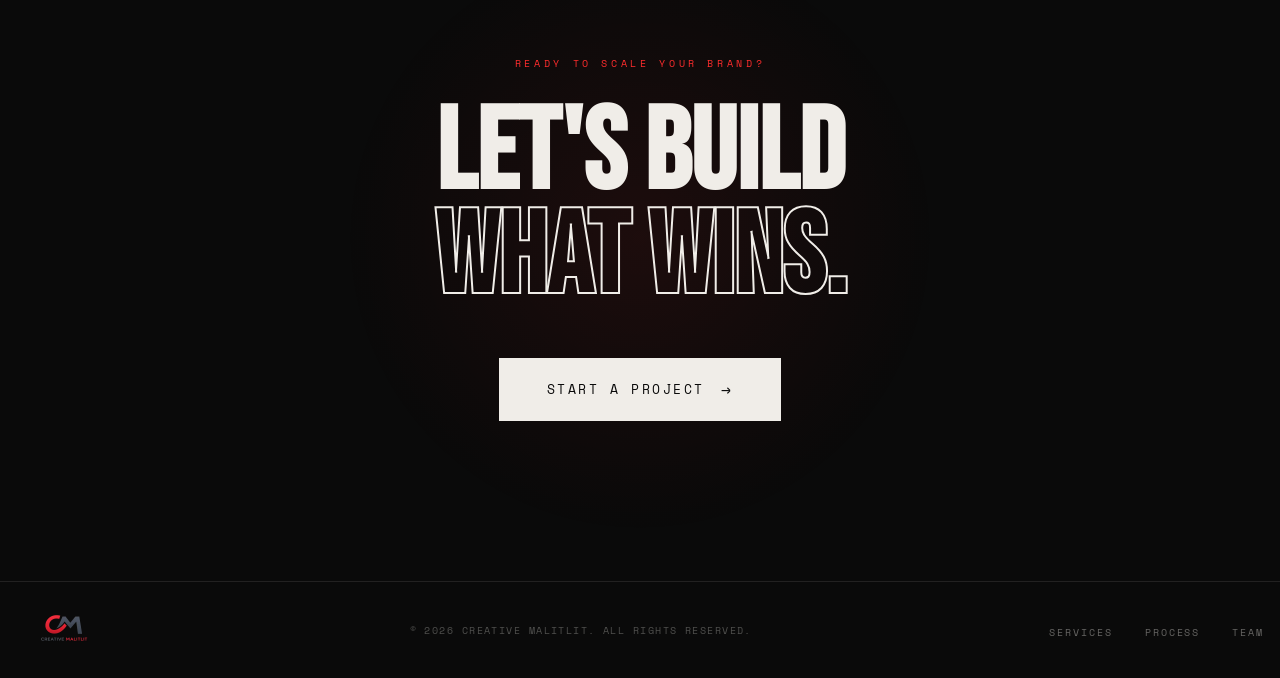
==== commit 88258974: "favicon, fix footer logo, adjusted hero section, and services" ====
--- a/index.html
+++ b/index.html
@@ -9,7 +9,7 @@
     <meta property="og:url" content="https://yourwebsite.com" />
     <link rel="preconnect" href="https://fonts.googleapis.com" />
     <link rel="preconnect" href="https://fonts.gstatic.com" crossorigin />
-    <link rel="icon" type="image/x-icon" href="/assets/images/favicon.png" />
+    <link rel="icon" type="image/x-icon" href="/assets/images/favicon.ico" />
 
     <link
       href="https://fonts.googleapis.com/css2?family=Bebas+Neue&family=Barlow:ital,wght@0,300;0,400;0,600;1,300&family=Space+Mono:wght@400;700&display=swap"
@@ -428,9 +428,9 @@
     <!-- FOOTER -->
     <footer>
       <div class="footer-logo">
-        <img src="/assets/images/logo.webp" alt="Creative Malitlit" />
-      </div>
-      <div class="footer-copy">© 2025 Creative Malitlit. All rights reserved.</div>
+        <img src="/assets/images/logo.avif" alt="Creative Malitlit" />
+      </div>
+      <div class="footer-copy">© 2026 Creative Malitlit. All rights reserved.</div>
       <ul class="footer-links">
         <li><a href="#services">Services</a></li>
         <li><a href="#process">Process</a></li>
--- a/style.css
+++ b/style.css
@@ -104,7 +104,8 @@
 
 /* HERO */
 .hero {
-  min-height: 100vh;
+  height: 90vh;
+  max-height: 800px;
   display: flex;
   flex-direction: column;
   justify-content: flex-end;
@@ -541,6 +542,13 @@
 @media (max-width: 768px) {
   .portfolio-grid {
     grid-template-columns: 1fr;
+  }
+}
+
+@media (max-width: 500px) {
+  .framework-item {
+    display: flex;
+    flex-direction: column;
   }
 }
 
@@ -706,7 +714,7 @@
 
 /* FOOTER */
 footer {
-  padding: 3rem;
+  padding: 1rem;
   border-top: 1px solid var(--border);
   display: flex;
   justify-content: space-between;
@@ -718,7 +726,7 @@
   align-items: center;
 }
 .footer-logo img {
-  height: 28px;
+  height: 64px;
   width: auto;
 }
 
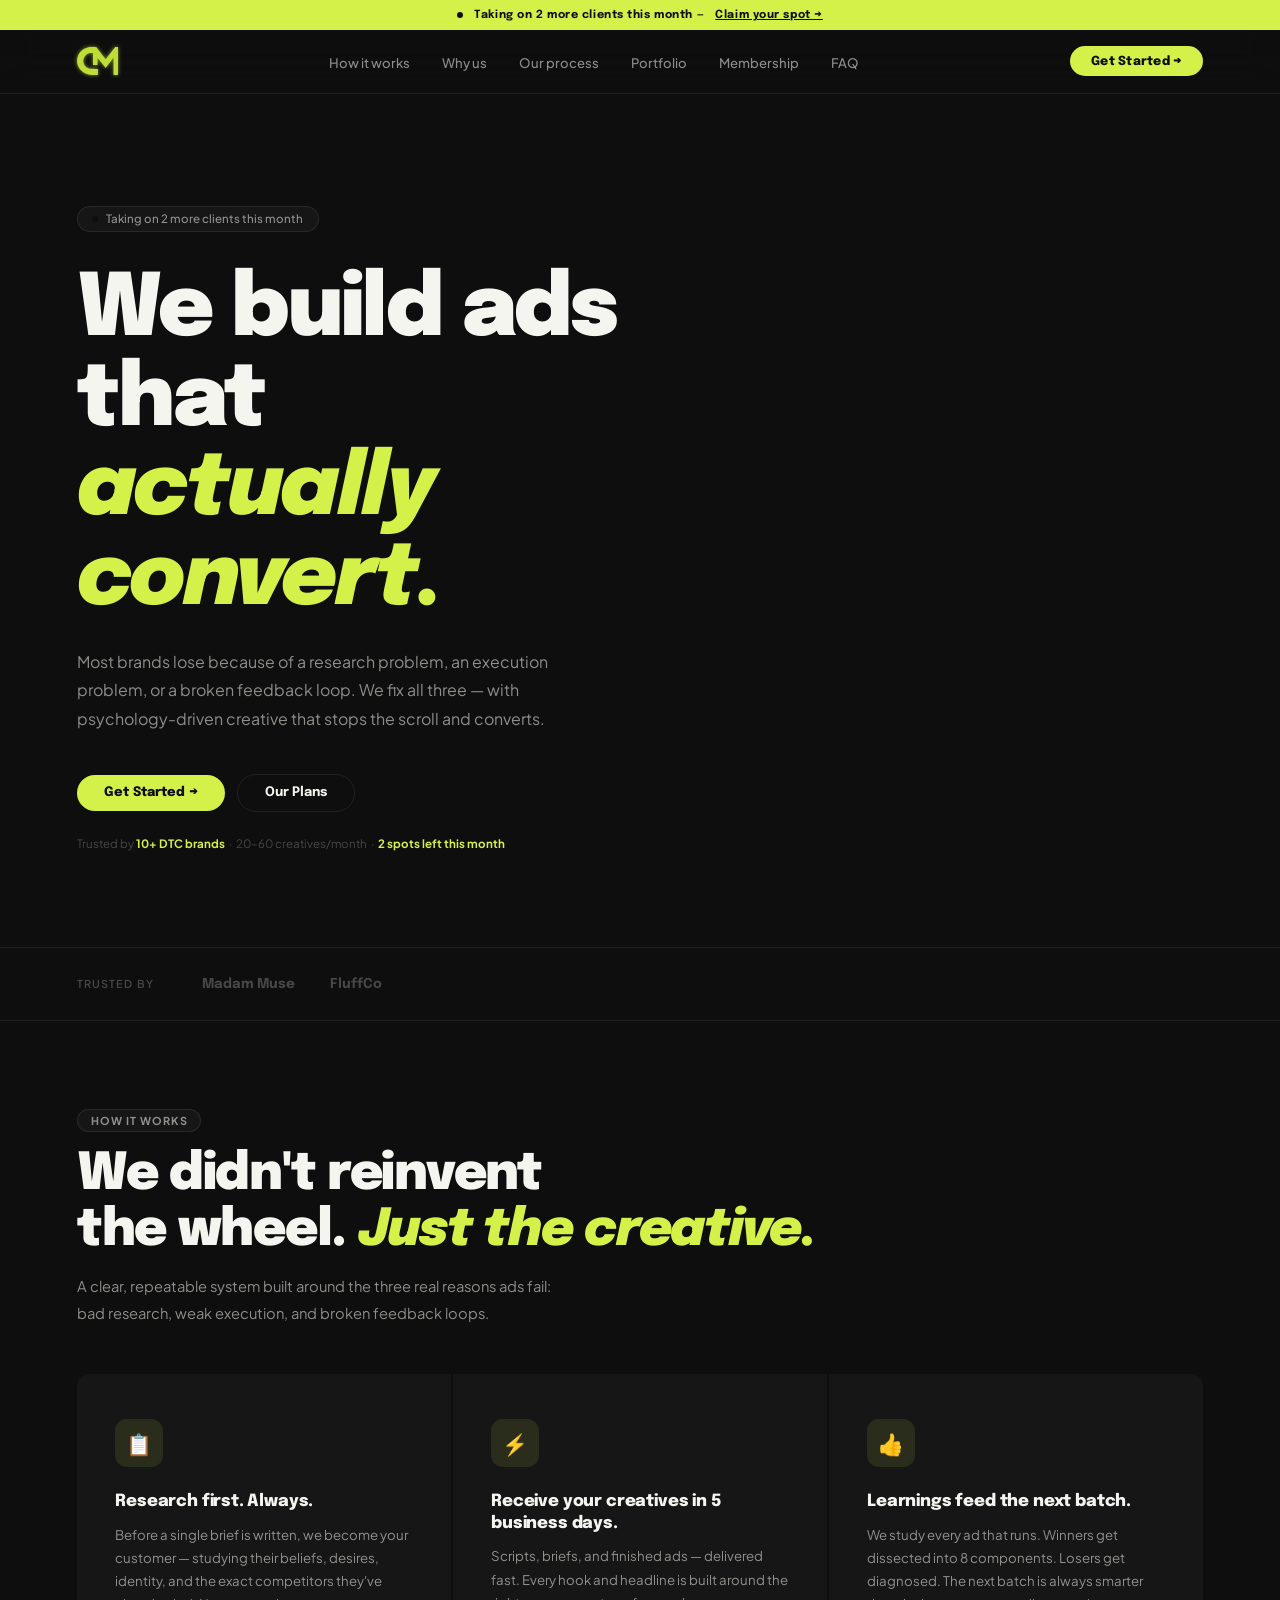
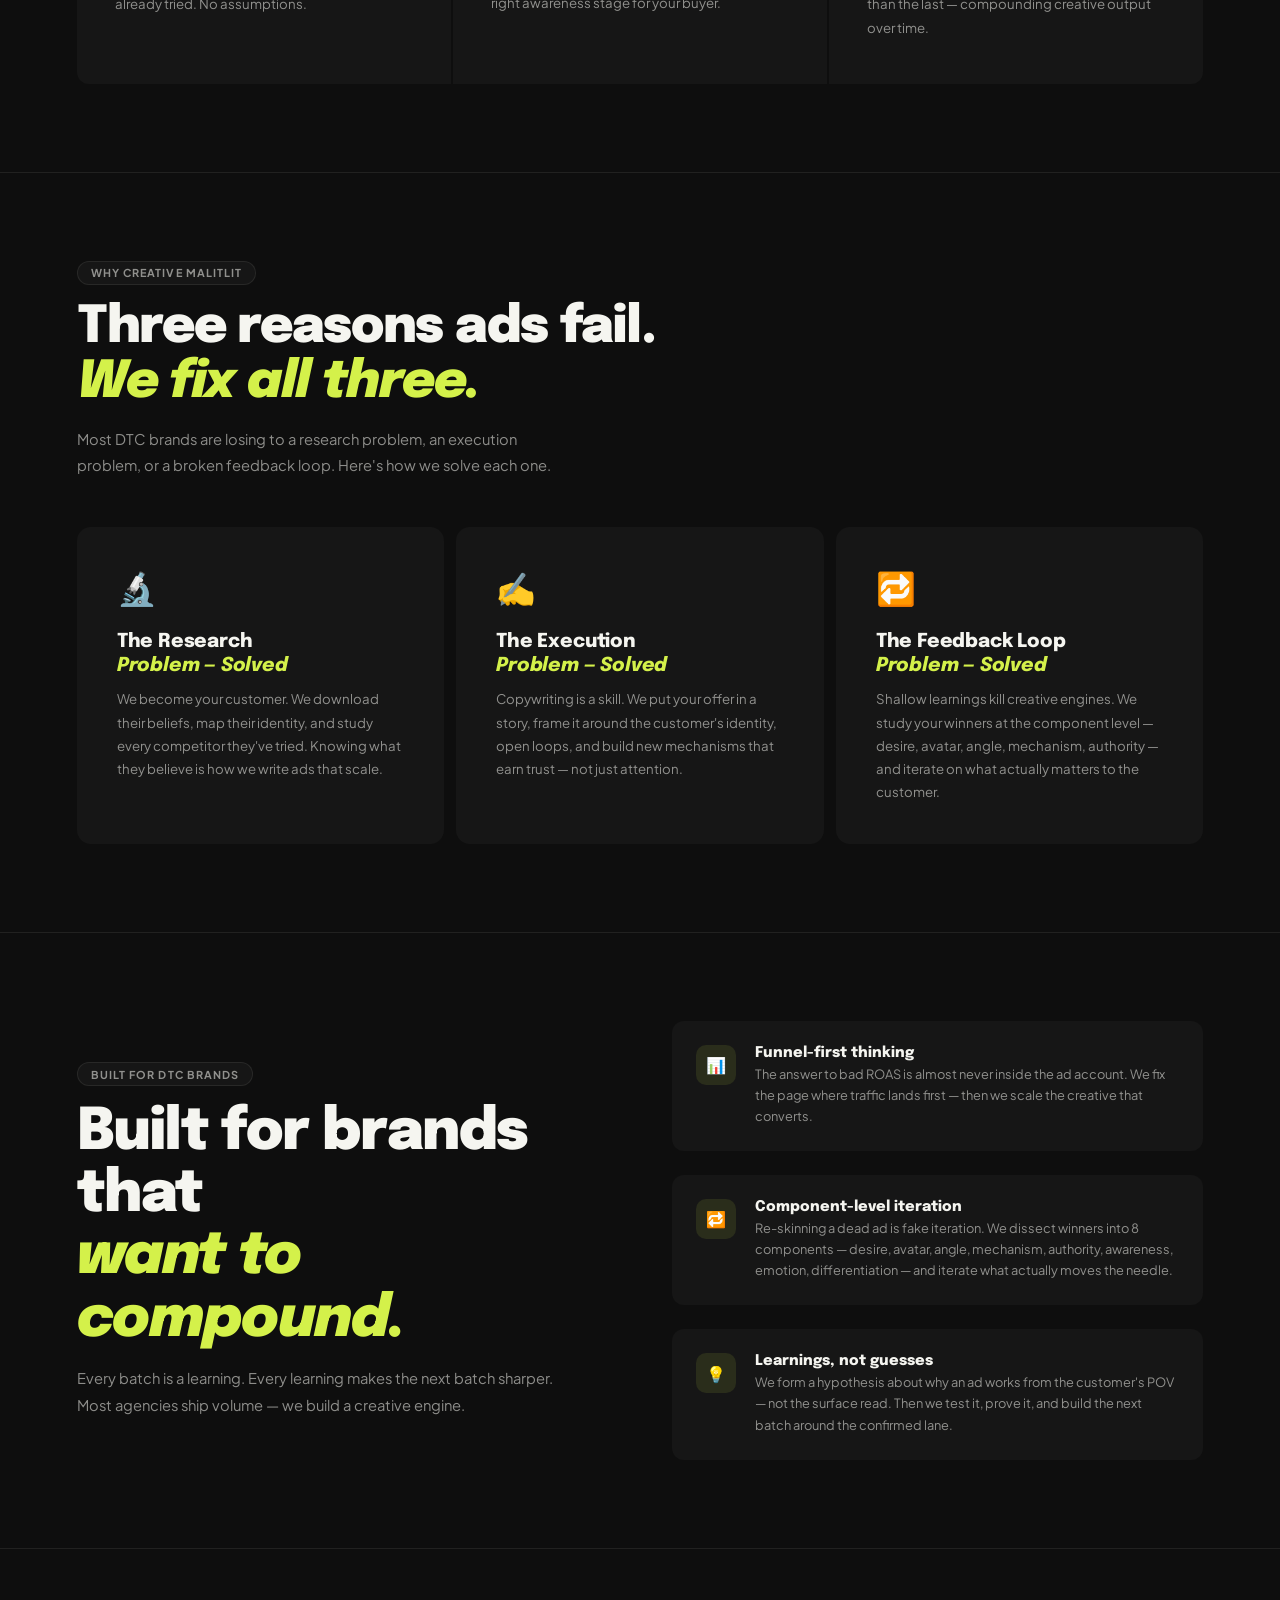
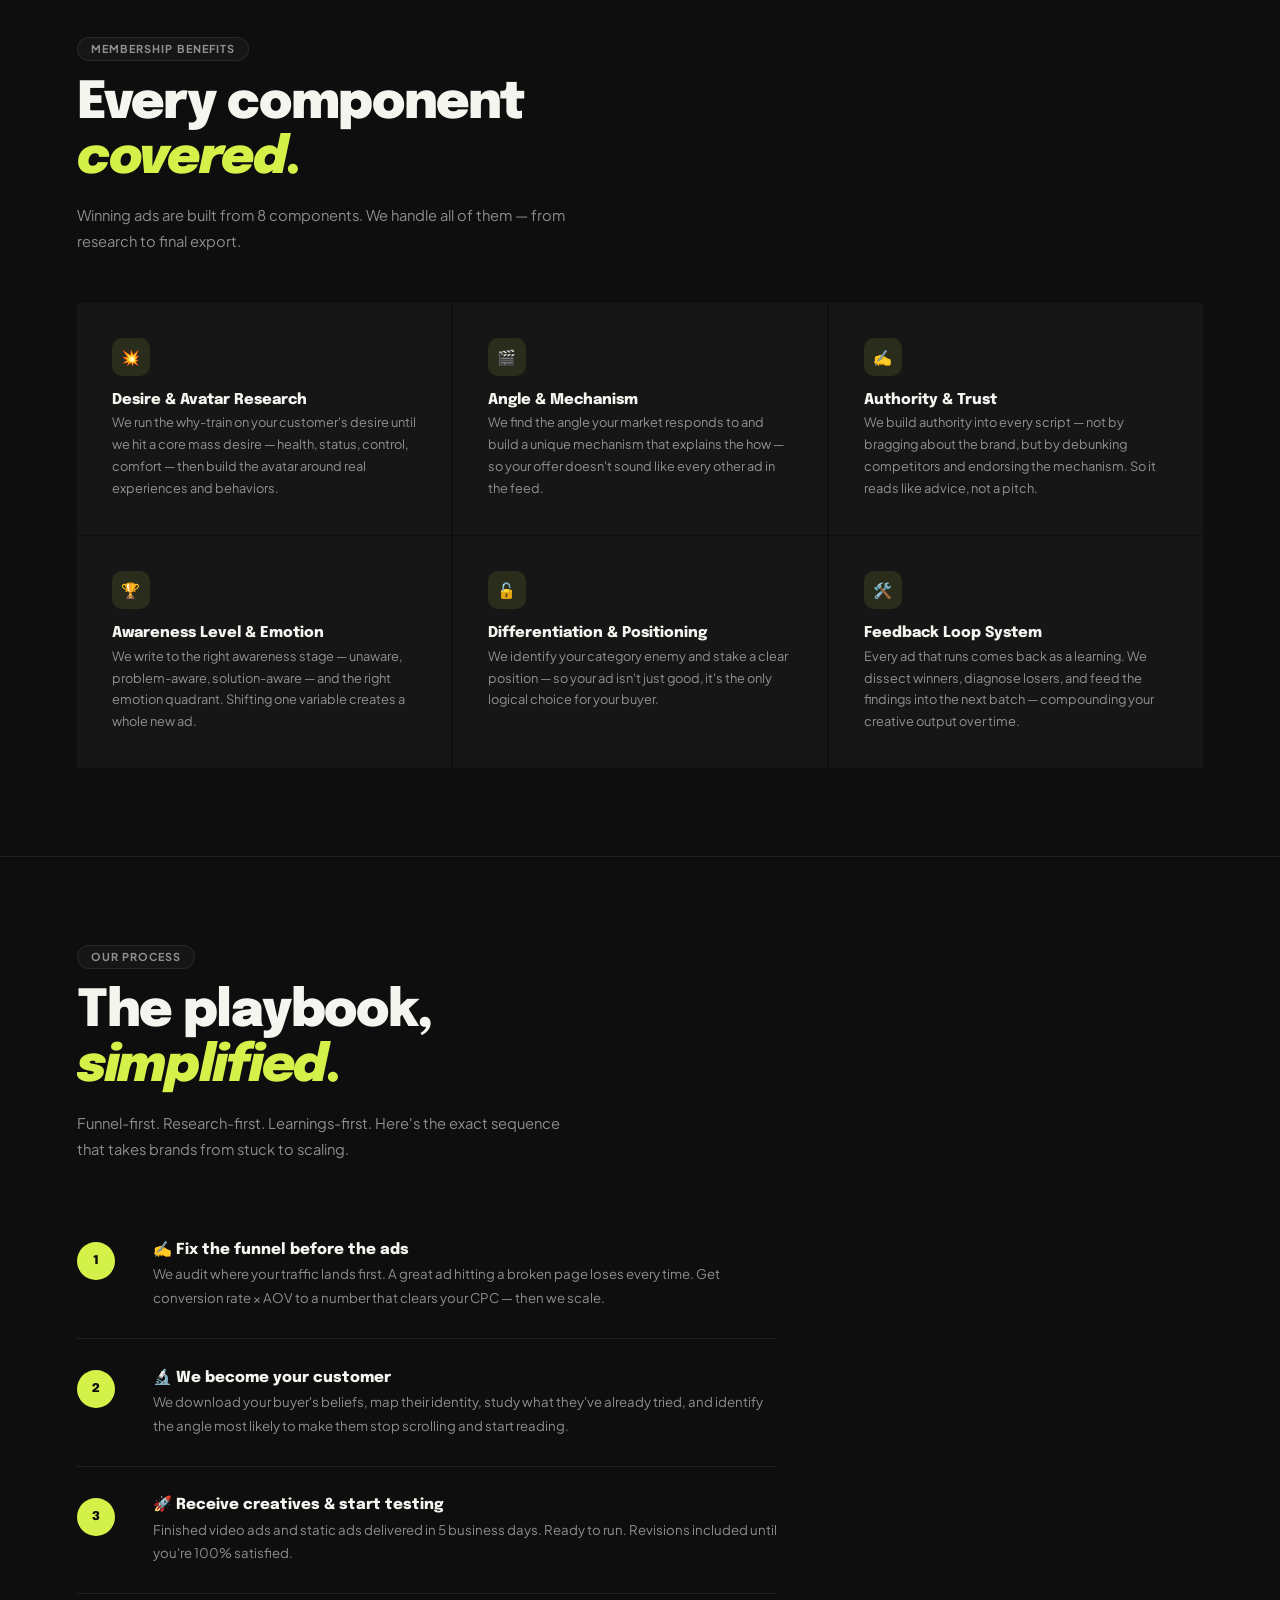
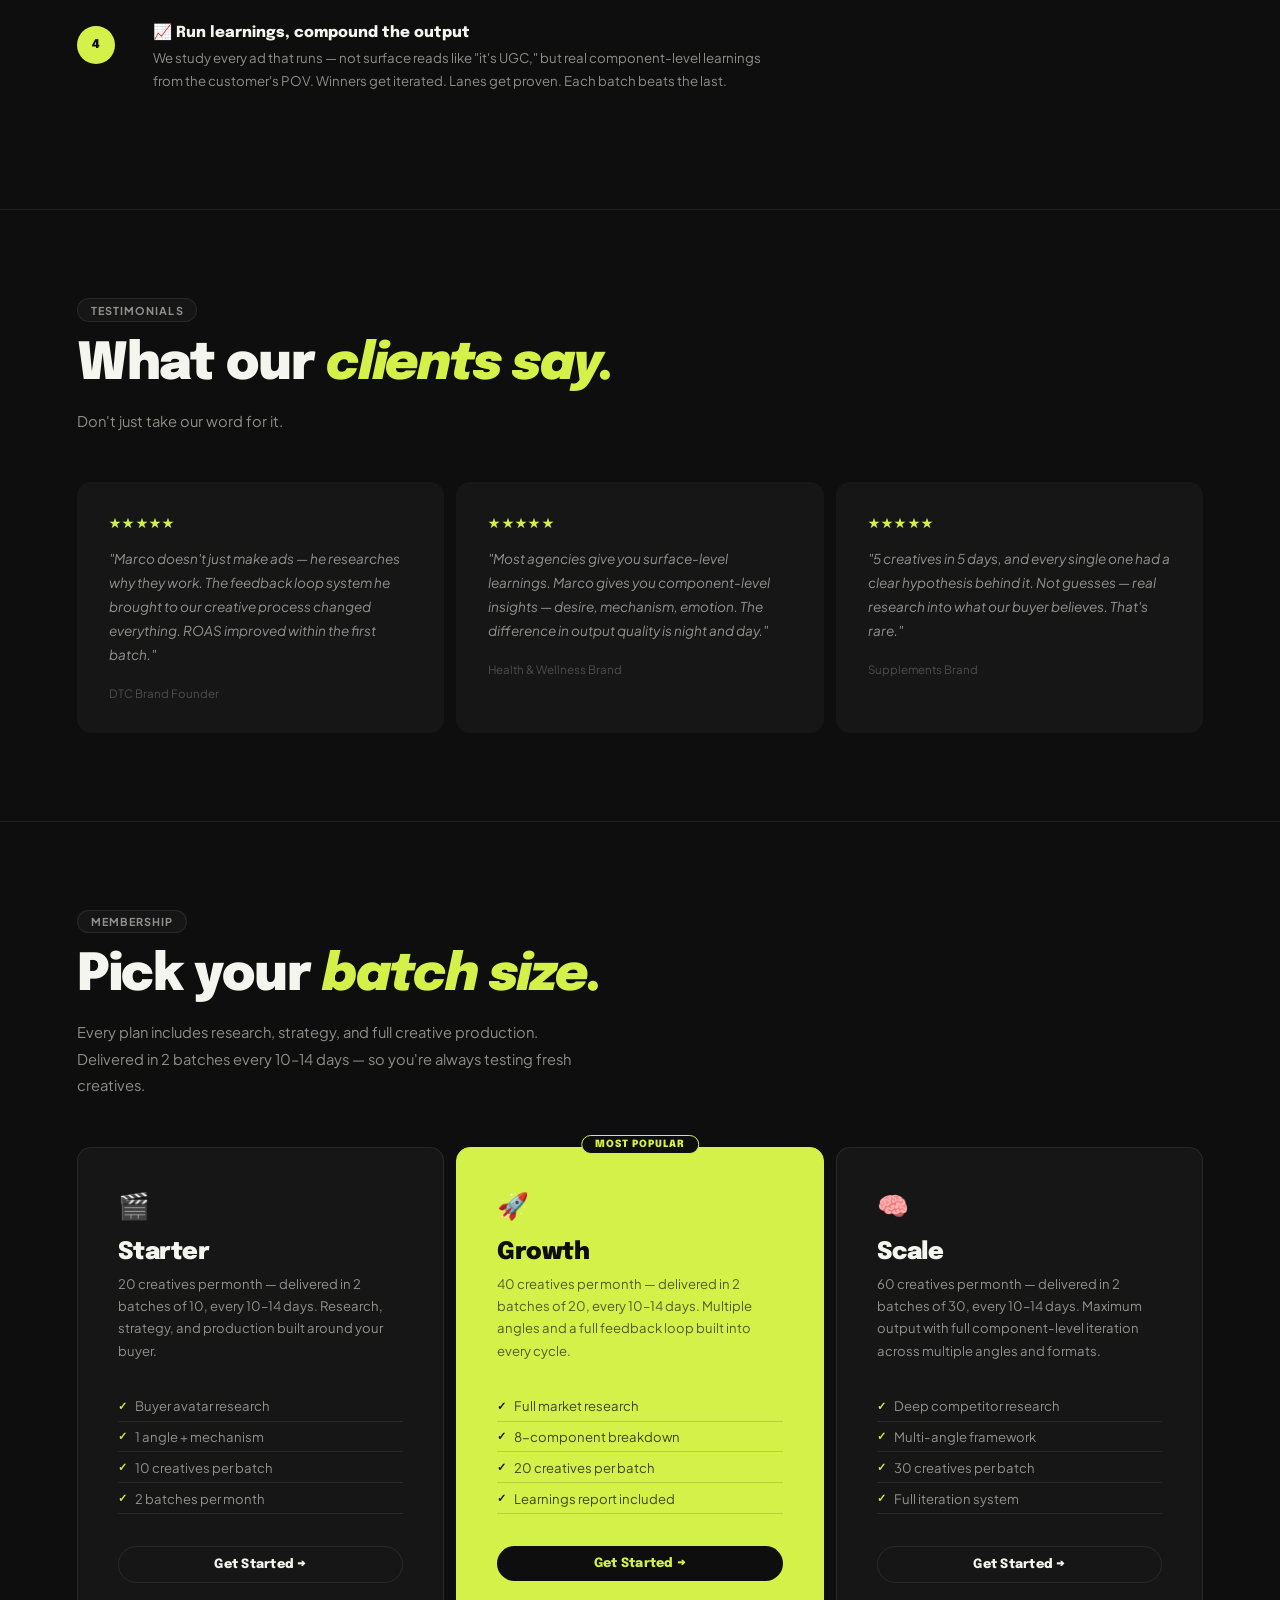
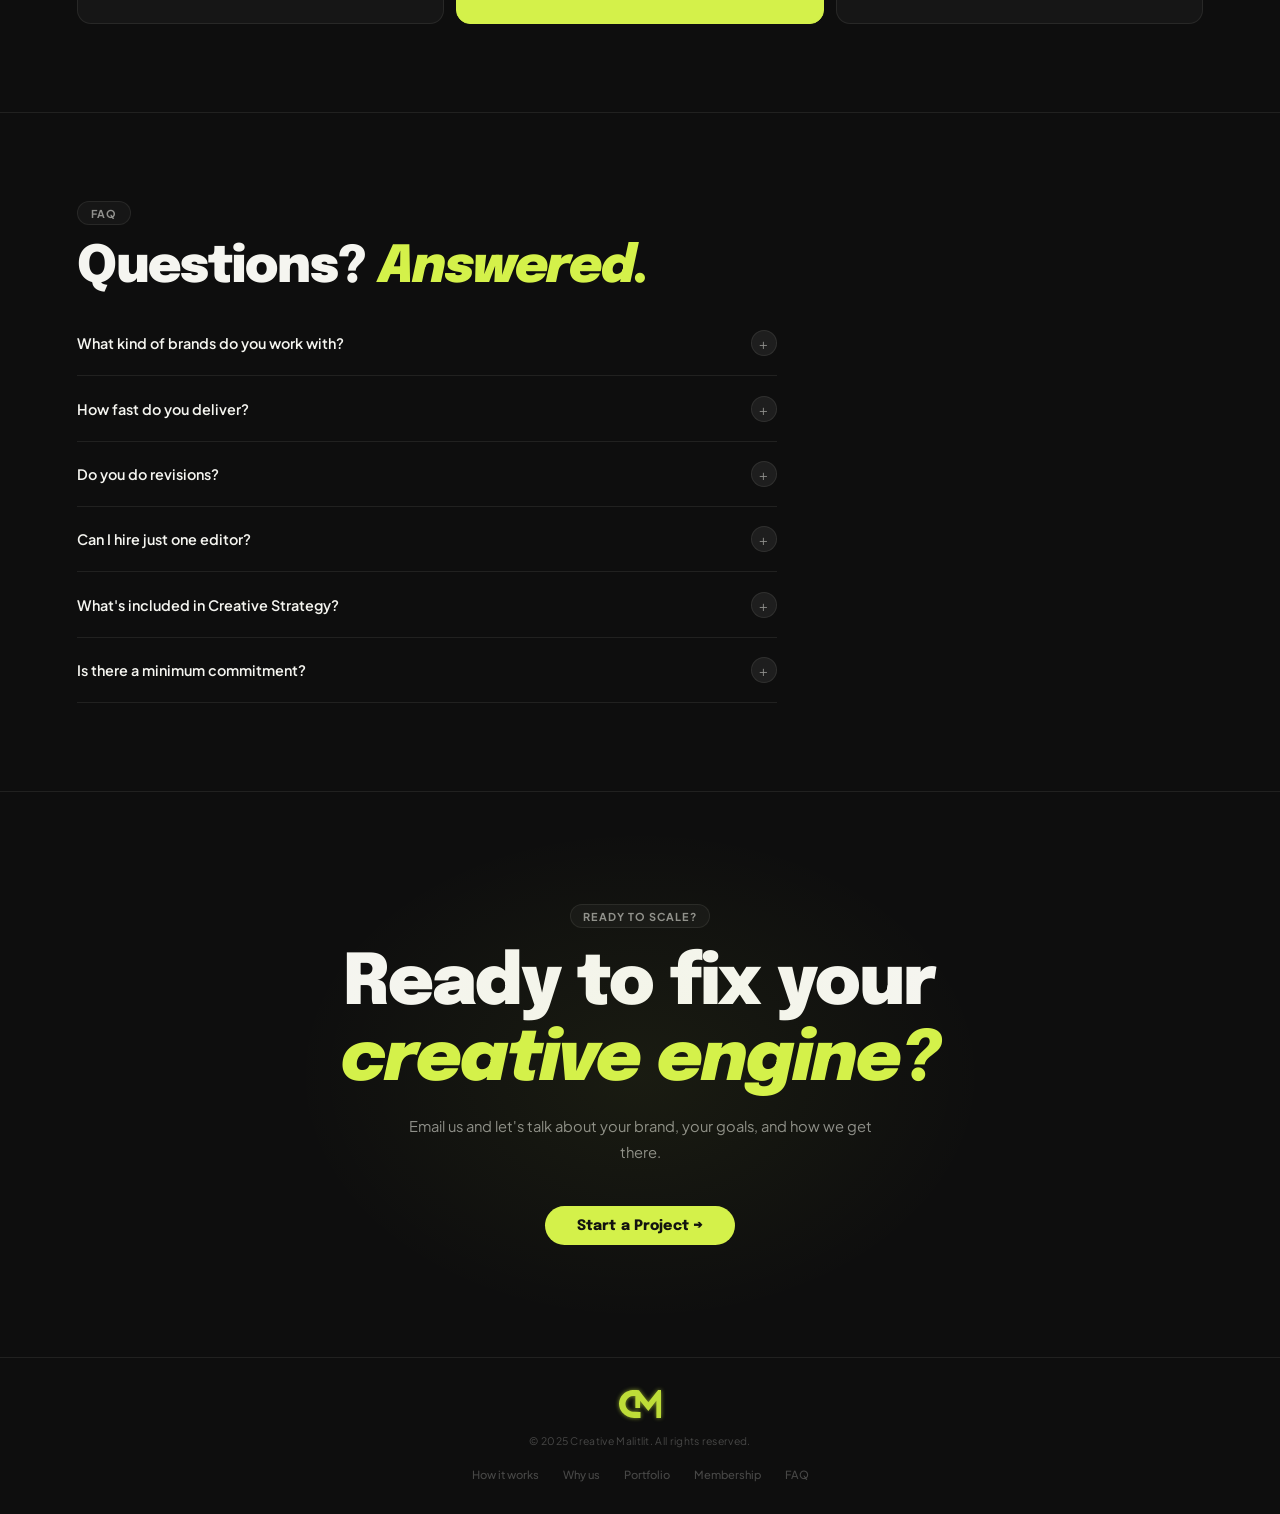
==== commit 6a668a2f: "creative malitlit version 2" ====
--- a/index.html
+++ b/index.html
@@ -2,439 +2,461 @@
 <html lang="en">
   <head>
     <meta charset="UTF-8" />
-    <meta name="viewport" content="width=device-width, initial-scale=1.0" />
-    <title>Creative Malitlit — Ad Creative Studio</title>
-    <meta property="og:title" content="Creative Malitlit — Ad Creative Studio" />
-    <meta property="og:description" content="We create innovative ad campaigns that drive engagement and results." />
-    <meta property="og:url" content="https://yourwebsite.com" />
-    <link rel="preconnect" href="https://fonts.googleapis.com" />
-    <link rel="preconnect" href="https://fonts.gstatic.com" crossorigin />
-    <link rel="icon" type="image/x-icon" href="/assets/images/favicon.ico" />
-
+    <meta name="color-scheme" content="dark" />
+    <meta name="viewport" content="width=device-width,initial-scale=1.0" />
+    <title>Creative Malitlit — DTC Ad Creative Studio</title>
     <link
-      href="https://fonts.googleapis.com/css2?family=Bebas+Neue&family=Barlow:ital,wght@0,300;0,400;0,600;1,300&family=Space+Mono:wght@400;700&display=swap"
+      href="https://fonts.googleapis.com/css2?family=Epilogue:ital,wght@0,400;0,600;0,700;0,800;0,900;1,700;1,800&family=Plus+Jakarta+Sans:wght@300;400;500;600;700&display=swap"
       rel="stylesheet" />
-    <link rel="stylesheet" href="style.css" />
+    <link rel="stylesheet" href="styles.css" />
   </head>
   <body>
-    <!-- NAVBAR -->
+    <!-- ANNOUNCE -->
+    <div class="announce">
+      <span class="adot"></span>
+      Taking on 2 more clients this month —
+      <a href="mailto:marcomalitlit@gmail.com">Claim your spot →</a>
+    </div>
+
+    <!-- NAV -->
     <nav>
-      <a href="#" class="nav-logo"><img src="/assets/images/logo.avif" alt="Creative Malitlit" /></a>
+      <a href="#" class="nav-logo"><img src="/assets/images/creative_malitlit2.svg" /></a>
       <ul class="nav-links">
-        <li><a href="#work">Work</a></li>
-        <li><a href="#services">Services</a></li>
-        <li><a href="#process">Process</a></li>
-        <li><a href="#team">Team</a></li>
+        <li><a href="#how">How it works</a></li>
+        <li><a href="#why">Why us</a></li>
+        <li><a href="#process">Our process</a></li>
+        <li><a href="#work">Portfolio</a></li>
+        <li><a href="#pricing">Membership</a></li>
+        <li><a href="#faq">FAQ</a></li>
       </ul>
-      <button class="nav-cta" onclick="window.location.href = 'mailto:marcomalitlit@gmail.com'">Work With Us</button>
+      <a href="mailto:marcomalitlit@gmail.com" class="nav-cta">Get Started →</a>
     </nav>
 
     <!-- HERO -->
-    <section class="hero" id="home">
-      <div class="hero-bg-text">CM</div>
-      <div class="hero-tag">✦ DTC Ad Creative Studio — Philippines</div>
-      <h1 class="hero-headline">
-        <span class="line"><span>Creative</span></span>
-        <span class="line"><span>That</span></span>
-        <span class="line"><span class="red">Converts.</span></span>
-      </h1>
-      <div class="hero-bottom">
-        <p class="hero-desc">
-          We build image ads, video ads, and full creative strategies for DTC brands ready to scale. Psychology-driven.
-          Performance-obsessed.
-        </p>
-        <div class="hero-stats">
-          <div>
-            <div class="stat-num">3+</div>
-            <div class="stat-label">Years DTC</div>
-          </div>
-          <div>
-            <div class="stat-num">$1.5M</div>
-            <div class="stat-label">Month scaled</div>
-          </div>
-          <div>
-            <div class="stat-num">10+</div>
-            <div class="stat-label">Brands served</div>
-          </div>
-        </div>
-      </div>
-      <div class="scroll-indicator">
-        <div class="scroll-line"></div>
-        <div class="scroll-text">Scroll</div>
-      </div>
-    </section>
-
-    <!-- MARQUEE -->
-    <div class="marquee-strip">
-      <div class="marquee-inner">
-        <span class="marquee-item">Video Ads</span>
-        <span class="marquee-item">Image Ads</span>
-        <span class="marquee-item">Creative Strategy</span>
-        <span class="marquee-item">Hook Frameworks</span>
-        <span class="marquee-item">Buyer Psychology</span>
-        <span class="marquee-item">DTC Performance Creative</span>
-        <span class="marquee-item">Video Ads</span>
-        <span class="marquee-item">Image Ads</span>
-        <span class="marquee-item">Creative Strategy</span>
-        <span class="marquee-item">Hook Frameworks</span>
-        <span class="marquee-item">Buyer Psychology</span>
-        <span class="marquee-item">DTC Performance Creative</span>
-        <span class="marquee-item">Video Ads</span>
-        <span class="marquee-item">Image Ads</span>
-        <span class="marquee-item">Creative Strategy</span>
-        <span class="marquee-item">Hook Frameworks</span>
-        <span class="marquee-item">Buyer Psychology</span>
-        <span class="marquee-item">DTC Performance Creative</span>
-      </div>
+    <div class="hero">
+      <div class="hero-badge"><span class="adot"></span> Taking on 2 more clients this month</div>
+      <h1>We build ads that<br /><em>actually convert.</em></h1>
+      <p class="hero-sub">
+        Most brands lose because of a research problem, an execution problem, or a broken feedback loop. We fix all
+        three — with psychology-driven creative that stops the scroll and converts.
+      </p>
+      <div class="ctas">
+        <a href="mailto:marcomalitlit@gmail.com" class="btn-main">Get Started →</a>
+        <a href="#pricing" class="btn-ghost">Our Plans</a>
+      </div>
+      <p class="hero-note">
+        Trusted by <b>10+ DTC brands</b> &nbsp;·&nbsp; 20–60 creatives/month &nbsp;·&nbsp;
+        <b>2 spots left this month</b>
+      </p>
     </div>
 
-    <!-- PORTFOLIO -->
-    <section class="section" id="work">
-      <div class="section-header reveal">
-        <div>
-          <div class="section-label">04 — Our Work</div>
-          <h2 class="section-title">Sample<br />Ads</h2>
-        </div>
-        <p class="section-sub">Real creatives built for DTC brands — designed to stop the scroll and convert.</p>
-      </div>
-      <div class="portfolio-filter reveal">
-        <button class="filter-btn active" onclick="filterPortfolio('static', this)">Static Ads</button>
-        <button class="filter-btn" onclick="filterPortfolio('video', this)">Video Ads</button>
-      </div>
-      <div class="portfolio-grid reveal" id="portfolioGrid">
-        <div class="portfolio-item" data-category="static">
-          <img src="/assets/images/img1.avif" alt="Native Static Ad - Hormones" loading="lazy" />
-          <div class="portfolio-overlay">
-            <div class="portfolio-tag">Static Ad · Native Style</div>
-            <div class="portfolio-title">Hormone Fading</div>
-          </div>
-        </div>
-        <div class="portfolio-item" data-category="static">
-          <img src="/assets/images/img2.avif" alt="Native Static Ad - Stress" loading="lazy" />
-          <div class="portfolio-overlay">
-            <div class="portfolio-tag">Static Ad · Native Style</div>
-            <div class="portfolio-title">Stress & Fat</div>
-          </div>
-        </div>
-        <div class="portfolio-item" data-category="static">
-          <img src="/assets/images/img3.avif" alt="Native Static Ad - Bacteria" loading="lazy" />
-          <div class="portfolio-overlay">
-            <div class="portfolio-tag">Static Ad · Native Style</div>
-            <div class="portfolio-title">Bad Bacteria</div>
-          </div>
-        </div>
-        <div class="portfolio-item" data-category="static">
-          <img src="/assets/images/img4.avif" alt="Product Static Ad - Boostiva Meet" loading="lazy" />
-          <div class="portfolio-overlay">
-            <div class="portfolio-tag">Static Ad · Product</div>
-            <div class="portfolio-title">Meet Boostiva</div>
-          </div>
-        </div>
-        <div class="portfolio-item" data-category="static">
-          <img src="/assets/images/img5.avif" alt="Product Static Ad - Boostiva Native" loading="lazy" />
-          <div class="portfolio-overlay">
-            <div class="portfolio-tag">Static Ad · Native Style</div>
-            <div class="portfolio-title">Men Over 40</div>
-          </div>
-        </div>
-        <div class="portfolio-item" data-category="static">
-          <img src="/assets/images/img6.avif" alt="Product Static Ad - Boostiva Offer" loading="lazy" />
-          <div class="portfolio-overlay">
-            <div class="portfolio-tag">Static Ad · Promo</div>
-            <div class="portfolio-title">Get 2 Bottles Free</div>
-          </div>
-        </div>
-        <div class="portfolio-item" data-category="video" style="display: none">
-          <video class="hoverVideo" src="/assets/videos/vid1.webm" loop playsinline preload="metadata"></video>
-          <div class="video-play-icon">
-            <svg width="18" height="18" viewBox="0 0 24 24" fill="white"><polygon points="5,3 19,12 5,21" /></svg>
-          </div>
-          <div class="portfolio-overlay">
-            <div class="portfolio-tag">Video Ad · UGC</div>
-            <div class="portfolio-title">Petsmont V1</div>
-          </div>
-        </div>
-        <div class="portfolio-item" data-category="video" style="display: none">
-          <video class="hoverVideo" src="/assets/videos/vid2.webm" loop playsinline preload="metadata"></video>
-          <div class="video-play-icon">
-            <svg width="18" height="18" viewBox="0 0 24 24" fill="white"><polygon points="5,3 19,12 5,21" /></svg>
-          </div>
-          <div class="portfolio-overlay">
-            <div class="portfolio-tag">Video Ad · UGC</div>
-            <div class="portfolio-title">Petsmont V2</div>
-          </div>
-        </div>
-        <div class="portfolio-item" data-category="video" style="display: none">
-          <video class="hoverVideo" src="/assets/videos/vid3.webm" loop playsinline preload="metadata"></video>
-          <div class="video-play-icon">
-            <svg width="18" height="18" viewBox="0 0 24 24" fill="white"><polygon points="5,3 19,12 5,21" /></svg>
-          </div>
-          <div class="portfolio-overlay">
-            <div class="portfolio-tag">Video Ad · UGC</div>
-            <div class="portfolio-title">Petsmont V3</div>
-          </div>
-        </div>
-      </div>
-    </section>
-
-    <!-- SERVICES -->
-    <section class="section" id="services">
-      <div class="section-header reveal">
-        <div>
-          <div class="section-label">01 — What We Do</div>
-          <h2 class="section-title">Our<br />Services</h2>
-        </div>
-        <p class="section-sub">
-          Every deliverable is built around what actually moves buyers — not just what looks good.
-        </p>
-      </div>
-      <div class="services-grid reveal">
-        <div class="service-card">
-          <div class="service-num">01</div>
-          <span class="service-icon">🎬</span>
-          <div class="service-name">Video Ads</div>
-          <p class="service-desc">
-            Scroll-stopping UGC and produced video creatives engineered to hook, hold, and convert. From concept to
-            final cut.
-          </p>
-          <div class="service-tags">
-            <span class="tag">UGC-style</span>
-            <span class="tag">VSL</span>
-            <span class="tag">Short-form</span>
-            <span class="tag">Hooks</span>
-          </div>
-        </div>
-        <div class="service-card">
-          <div class="service-num">02</div>
-          <span class="service-icon">🖼️</span>
-          <div class="service-name">Image Ads</div>
-          <p class="service-desc">
-            Static and animated creatives designed to stop the scroll. Built around proven visual frameworks and angle
-            testing.
-          </p>
-          <div class="service-tags">
-            <span class="tag">Static</span>
-            <span class="tag">Carousels</span>
-            <span class="tag">GIF</span>
-            <span class="tag">A/B ready</span>
-          </div>
-        </div>
-        <div class="service-card">
-          <div class="service-num">03</div>
-          <span class="service-icon">🧠</span>
-          <div class="service-name">Creative Strategy</div>
-          <p class="service-desc">
-            Before we write a single concept, briefing, or script — we do the market research first. Every creative
-            decision is backed by data and buyer psychology.
-          </p>
-          <div class="service-framework">
-            <div class="framework-item">
-              <span class="framework-label">Ideation</span>
-              <span class="framework-desc"
-                >Fresh angles built from scratch using market insights and audience pain points.</span
-              >
+    <!-- TRUST -->
+    <div class="trust">
+      <span class="trust-lbl">Trusted by</span>
+      <div class="trust-brands">
+        <span class="trust-brand">Madam Muse</span>
+        <span class="trust-brand">FluffCo</span>
+      </div>
+    </div>
+
+    <!-- HOW IT WORKS -->
+    <section id="how">
+      <div class="sec-tag">How it works</div>
+      <h2>We didn't reinvent<br />the wheel. <em>Just the creative.</em></h2>
+      <p class="sec-sub">
+        A clear, repeatable system built around the three real reasons ads fail: bad research, weak execution, and
+        broken feedback loops.
+      </p>
+      <div class="steps3">
+        <div class="step3">
+          <div class="step3-icon">📋</div>
+          <h3>Research first. Always.</h3>
+          <p>
+            Before a single brief is written, we become your customer — studying their beliefs, desires, identity, and
+            the exact competitors they've already tried. No assumptions.
+          </p>
+        </div>
+        <div class="step3">
+          <div class="step3-icon">⚡</div>
+          <h3>Receive your creatives in 5 business days.</h3>
+          <p>
+            Scripts, briefs, and finished ads — delivered fast. Every hook and headline is built around the right
+            awareness stage for your buyer.
+          </p>
+        </div>
+        <div class="step3">
+          <div class="step3-icon">👍</div>
+          <h3>Learnings feed the next batch.</h3>
+          <p>
+            We study every ad that runs. Winners get dissected into 8 components. Losers get diagnosed. The next batch
+            is always smarter than the last — compounding creative output over time.
+          </p>
+        </div>
+      </div>
+    </section>
+
+    <!-- WHY US -->
+    <section id="why">
+      <div class="sec-tag">Why Creative Malitlit</div>
+      <h2>Three reasons ads fail.<br /><em>We fix all three.</em></h2>
+      <p class="sec-sub">
+        Most DTC brands are losing to a research problem, an execution problem, or a broken feedback loop. Here's how we
+        solve each one.
+      </p>
+      <div class="feats3">
+        <div class="feat">
+          <span class="feat-icon">🔬</span>
+          <h3>The Research<br /><em>Problem — Solved</em></h3>
+          <p>
+            We become your customer. We download their beliefs, map their identity, and study every competitor they've
+            tried. Knowing what they believe is how we write ads that scale.
+          </p>
+        </div>
+        <div class="feat">
+          <span class="feat-icon">✍️</span>
+          <h3>The Execution<br /><em>Problem — Solved</em></h3>
+          <p>
+            Copywriting is a skill. We put your offer in a story, frame it around the customer's identity, open loops,
+            and build new mechanisms that earn trust — not just attention.
+          </p>
+        </div>
+        <div class="feat">
+          <span class="feat-icon">🔁</span>
+          <h3>The Feedback Loop<br /><em>Problem — Solved</em></h3>
+          <p>
+            Shallow learnings kill creative engines. We study your winners at the component level — desire, avatar,
+            angle, mechanism, authority — and iterate on what actually matters to the customer.
+          </p>
+        </div>
+      </div>
+    </section>
+
+    <!-- BOLD SECTION -->
+    <section>
+      <div class="bold-section">
+        <div class="bold-left">
+          <div class="sec-tag">Built for DTC Brands</div>
+          <h2>Built for brands that<br /><em>want to compound.</em></h2>
+          <p class="sec-sub" style="margin-bottom: 0">
+            Every batch is a learning. Every learning makes the next batch sharper. Most agencies ship volume — we build
+            a creative engine.
+          </p>
+        </div>
+        <div class="bold-right">
+          <div class="bold-item">
+            <div class="bold-icon">📊</div>
+            <div class="bold-body">
+              <h4>Funnel-first thinking</h4>
+              <p>
+                The answer to bad ROAS is almost never inside the ad account. We fix the page where traffic lands first
+                — then we scale the creative that converts.
+              </p>
             </div>
-            <div class="framework-item">
-              <span class="framework-label">Imitation</span>
-              <span class="framework-desc"
-                >Reverse-engineering winning competitor ads to model what's already converting.</span
-              >
+          </div>
+          <div class="bold-item">
+            <div class="bold-icon">🔁</div>
+            <div class="bold-body">
+              <h4>Component-level iteration</h4>
+              <p>
+                Re-skinning a dead ad is fake iteration. We dissect winners into 8 components — desire, avatar, angle,
+                mechanism, authority, awareness, emotion, differentiation — and iterate what actually moves the needle.
+              </p>
             </div>
-            <div class="framework-item">
-              <span class="framework-label">Iteration</span>
-              <span class="framework-desc">Improving your existing winners — new hooks, new angles, new formats.</span>
+          </div>
+          <div class="bold-item">
+            <div class="bold-icon">💡</div>
+            <div class="bold-body">
+              <h4>Learnings, not guesses</h4>
+              <p>
+                We form a hypothesis about why an ad works from the customer's POV — not the surface read. Then we test
+                it, prove it, and build the next batch around the confirmed lane.
+              </p>
             </div>
           </div>
-          <div class="service-tags">
-            <span class="tag">Market Research</span>
-            <span class="tag">Briefing</span>
-            <span class="tag">Scripts</span>
-            <span class="tag">Frameworks</span>
-          </div>
+        </div>
+      </div>
+    </section>
+
+    <!-- MEMBERSHIP BENEFITS -->
+    <section>
+      <div class="sec-tag">Membership Benefits</div>
+      <h2>Every component<br /><em>covered.</em></h2>
+      <p class="sec-sub">
+        Winning ads are built from 8 components. We handle all of them — from research to final export.
+      </p>
+      <div class="benefits6">
+        <div class="ben">
+          <div class="ben-icon">💥</div>
+          <h3>Desire & Avatar Research</h3>
+          <p>
+            We run the why-train on your customer's desire until we hit a core mass desire — health, status, control,
+            comfort — then build the avatar around real experiences and behaviors.
+          </p>
+        </div>
+        <div class="ben">
+          <div class="ben-icon">🎬</div>
+          <h3>Angle & Mechanism</h3>
+          <p>
+            We find the angle your market responds to and build a unique mechanism that explains the how — so your offer
+            doesn't sound like every other ad in the feed.
+          </p>
+        </div>
+        <div class="ben">
+          <div class="ben-icon">✍️</div>
+          <h3>Authority & Trust</h3>
+          <p>
+            We build authority into every script — not by bragging about the brand, but by debunking competitors and
+            endorsing the mechanism. So it reads like advice, not a pitch.
+          </p>
+        </div>
+        <div class="ben">
+          <div class="ben-icon">🏆</div>
+          <h3>Awareness Level & Emotion</h3>
+          <p>
+            We write to the right awareness stage — unaware, problem-aware, solution-aware — and the right emotion
+            quadrant. Shifting one variable creates a whole new ad.
+          </p>
+        </div>
+        <div class="ben">
+          <div class="ben-icon">🔓</div>
+          <h3>Differentiation & Positioning</h3>
+          <p>
+            We identify your category enemy and stake a clear position — so your ad isn't just good, it's the only
+            logical choice for your buyer.
+          </p>
+        </div>
+        <div class="ben">
+          <div class="ben-icon">🛠️</div>
+          <h3>Feedback Loop System</h3>
+          <p>
+            Every ad that runs comes back as a learning. We dissect winners, diagnose losers, and feed the findings into
+            the next batch — compounding your creative output over time.
+          </p>
         </div>
       </div>
     </section>
 
     <!-- PROCESS -->
-    <section class="section" id="process">
-      <div class="section-header reveal">
-        <div>
-          <div class="section-label">02 — How We Work</div>
-          <h2 class="section-title">The<br />Process</h2>
-        </div>
-        <p class="section-sub">No guesswork. Every concept traces back to data, psychology, and a clear hypothesis.</p>
-      </div>
-      <div class="process-list reveal">
-        <div class="process-item">
-          <div class="process-count">Step 01</div>
-          <div class="process-name">Research</div>
-          <div class="process-desc">
-            Deep dive into your brand, target avatar, market desires, and top competitor creatives. We find what's
-            already working and why.
-          </div>
-        </div>
-        <div class="process-item">
-          <div class="process-count">Step 02</div>
-          <div class="process-name">Angles</div>
-          <div class="process-desc">
-            We map out buying psychology stages and build a matrix of angles and hooks — Iteration, Imitation, and
-            Ideation.
-          </div>
-        </div>
-        <div class="process-item">
-          <div class="process-count">Step 03</div>
-          <div class="process-name">Scripts</div>
-          <div class="process-desc">
-            Scripts crafted to match the right awareness stage, persona, and platform — every word earns its place.
-          </div>
-        </div>
-        <div class="process-item">
-          <div class="process-count">Step 04</div>
-          <div class="process-name">Production</div>
-          <div class="process-desc">
-            Our editors bring concepts to life — tight cuts, on-brand visuals, and format-optimized deliverables ready
-            for launch.
-          </div>
-        </div>
-        <div class="process-item">
-          <div class="process-count">Step 05</div>
-          <div class="process-name">Iterate</div>
-          <div class="process-desc">
-            We analyze what ran, identify winners, and feed learnings back into the next batch. Continuous improvement,
-            every cycle.
-          </div>
-        </div>
-      </div>
-    </section>
-
-    <!-- TEAM -->
-    <section class="section" id="team">
-      <div class="section-header reveal">
-        <div>
-          <div class="section-label">03 — The Team</div>
-          <h2 class="section-title">Built by<br />Strategists</h2>
-        </div>
-        <p class="section-sub">
-          A small, sharp team focused entirely on DTC performance creative.<br /><br /><span
-            style="
-              color: var(--accent);
-              font-family: var(--font-mono);
-              font-size: 0.65rem;
-              letter-spacing: 0.15em;
-              text-transform: uppercase;
-            "
-            >✦ You can hire one of these, or hire them as a team.</span
-          >
-        </p>
-      </div>
-      <div class="team-grid reveal">
-        <div class="team-card">
-          <div class="team-avatar" style="background: none; padding: 0; overflow: hidden">
-            <img
-              src="/assets/images/marco.avif"
-              style="width: 100%; height: 100%; object-fit: cover; border-radius: 50%; display: block" />
-          </div>
-          <div class="team-name">Marco C.</div>
-          <div class="team-role">Founder & Creative Strategist</div>
-          <p class="team-bio">
-            3+ years in DTC e-commerce creative. Trained in buying psychology and strategic ad development. Has led
-            campaigns scaled to $1.5M/month. Obsessed with turning psychology into profitable creative.
-          </p>
-          <div class="team-avail available"><span class="avail-dot"></span>Available · 20 hrs/week</div>
-        </div>
-        <div class="team-card">
-          <div class="team-avatar">E</div>
-          <div class="team-name">Elmerson L.</div>
-          <div class="team-role">Video Editor · Motion Graphics · Graphic Design</div>
-          <p class="team-bio">
-            One of the sharpest editors on the team. Exceptional attention to pacing, cuts, and visual storytelling that
-            makes ads perform.
-          </p>
-          <div class="team-avail available"><span class="avail-dot"></span>Available · 40 hrs/week</div>
-        </div>
-        <div class="team-card">
-          <div class="team-avatar">L</div>
-          <div class="team-name">Lois L.</div>
-          <div class="team-role">Video Editor & Graphic Designer</div>
-          <p class="team-bio">
-            Brings concepts to life through sharp editing and clean design. From UGC video cuts to static image ads —
-            Lois handles the visual execution with precision.
-          </p>
-          <div class="team-avail unavailable"><span class="avail-dot"></span>Unavailable · Full-time</div>
-        </div>
-        <div class="team-card">
-          <div class="team-avatar" style="background: none; padding: 0; overflow: hidden">
-            <img
-              src="/assets/images/russel.avif"
-              style="width: 100%; height: 100%; object-fit: cover; border-radius: 50%; display: block" />
-          </div>
-          <div class="team-name">Russel E.</div>
-          <div class="team-role">Video Editor & AI Automation</div>
-          <p class="team-bio">
-            Combines video editing skills with AI-powered workflows to move faster without losing quality. Handles
-            production while building the systems that scale our output.
-          </p>
-          <div class="team-avail available"><span class="avail-dot"></span>Available · 20 hrs/week</div>
-        </div>
-        <div class="team-card">
-          <div class="team-avatar">M</div>
-          <div class="team-name">Manuel C.</div>
-          <div class="team-role">Web Development</div>
-          <p class="team-bio">
-            Handles the technical side — building and maintaining web experiences that support our clients' DTC funnels
-            and landing pages.
-          </p>
-          <div class="team-avail busy"><span class="avail-dot"></span>Busy · School</div>
-        </div>
-        <div class="team-card">
-          <div class="team-avatar" style="background: none; padding: 0; overflow: hidden">
-            <img
-              src="/assets/images/rayver.avif"
-              style="width: 100%; height: 100%; object-fit: cover; border-radius: 50%; display: block" />
-          </div>
-          <div class="team-name">Rayver B.</div>
-          <div class="team-role">Video Editor</div>
-          <p class="team-bio">
-            Delivers clean, high-quality video edits that bring ad concepts to life. Fast turnaround, strong attention
-            to pacing and visual storytelling.
-          </p>
-          <div class="team-avail available"><span class="avail-dot"></span>Available · 30–40 hrs/week</div>
-        </div>
-        <div class="team-card">
-          <div class="team-avatar">R</div>
-          <div class="team-name">Reirald T.</div>
-          <div class="team-role">Video Editor</div>
-          <p class="team-bio">
-            Brings creative concepts to life through precise video editing. Focused on quality cuts and strong visual
-            execution for DTC ad creatives.
-          </p>
-          <div class="team-avail available"><span class="avail-dot"></span>Available</div>
+    <section id="process">
+      <div class="sec-tag">Our Process</div>
+      <h2>The playbook,<br /><em>simplified.</em></h2>
+      <p class="sec-sub">
+        Funnel-first. Research-first. Learnings-first. Here's the exact sequence that takes brands from stuck to
+        scaling.
+      </p>
+      <div class="proc4">
+        <div class="proc-item">
+          <div class="proc-num">1</div>
+          <div class="proc-body">
+            <h3>✍️ Fix the funnel before the ads</h3>
+            <p>
+              We audit where your traffic lands first. A great ad hitting a broken page loses every time. Get conversion
+              rate × AOV to a number that clears your CPC — then we scale.
+            </p>
+          </div>
+        </div>
+        <div class="proc-item">
+          <div class="proc-num">2</div>
+          <div class="proc-body">
+            <h3>🔬 We become your customer</h3>
+            <p>
+              We download your buyer's beliefs, map their identity, study what they've already tried, and identify the
+              angle most likely to make them stop scrolling and start reading.
+            </p>
+          </div>
+        </div>
+        <div class="proc-item">
+          <div class="proc-num">3</div>
+          <div class="proc-body">
+            <h3>🚀 Receive creatives & start testing</h3>
+            <p>
+              Finished video ads and static ads delivered in 5 business days. Ready to run. Revisions included until
+              you're 100% satisfied.
+            </p>
+          </div>
+        </div>
+        <div class="proc-item">
+          <div class="proc-num">4</div>
+          <div class="proc-body">
+            <h3>📈 Run learnings, compound the output</h3>
+            <p>
+              We study every ad that runs — not surface reads like "it's UGC," but real component-level learnings from
+              the customer's POV. Winners get iterated. Lanes get proven. Each batch beats the last.
+            </p>
+          </div>
+        </div>
+      </div>
+    </section>
+
+    <!-- TESTIMONIALS -->
+    <section id="testi">
+      <div class="sec-tag">Testimonials</div>
+      <h2>What our <em>clients say.</em></h2>
+      <p class="sec-sub">Don't just take our word for it.</p>
+      <div class="testi-grid">
+        <div class="testi">
+          <div class="stars">★★★★★</div>
+          <p class="testi-text">
+            "Marco doesn't just make ads — he researches why they work. The feedback loop system he brought to our
+            creative process changed everything. ROAS improved within the first batch."
+          </p>
+          <div class="testi-role">DTC Brand Founder</div>
+        </div>
+        <div class="testi">
+          <div class="stars">★★★★★</div>
+          <p class="testi-text">
+            "Most agencies give you surface-level learnings. Marco gives you component-level insights — desire,
+            mechanism, emotion. The difference in output quality is night and day."
+          </p>
+          <div class="testi-role">Health & Wellness Brand</div>
+        </div>
+        <div class="testi">
+          <div class="stars">★★★★★</div>
+          <p class="testi-text">
+            "5 creatives in 5 days, and every single one had a clear hypothesis behind it. Not guesses — real research
+            into what our buyer believes. That's rare."
+          </p>
+          <div class="testi-role">Supplements Brand</div>
+        </div>
+      </div>
+    </section>
+
+    <!-- PRICING -->
+    <section id="pricing">
+      <div class="sec-tag">Membership</div>
+      <h2>Pick your <em>batch size.</em></h2>
+      <p class="sec-sub">
+        Every plan includes research, strategy, and full creative production. Delivered in 2 batches every 10–14 days —
+        so you're always testing fresh creatives.
+      </p>
+      <div class="price-grid">
+        <div class="price-card">
+          <span class="price-icon">🎬</span>
+          <div class="price-name">Starter</div>
+          <p class="price-desc">
+            20 creatives per month — delivered in 2 batches of 10, every 10–14 days. Research, strategy, and production
+            built around your buyer.
+          </p>
+          <ul class="price-list">
+            <li>Buyer avatar research</li>
+            <li>1 angle + mechanism</li>
+            <li>10 creatives per batch</li>
+            <li>2 batches per month</li>
+          </ul>
+          <a href="mailto:marcomalitlit@gmail.com" class="btn-card btn-card-ghost">Get Started →</a>
+        </div>
+        <div class="price-card hot">
+          <span class="price-badge">Most Popular</span>
+          <span class="price-icon">🚀</span>
+          <div class="price-name">Growth</div>
+          <p class="price-desc">
+            40 creatives per month — delivered in 2 batches of 20, every 10–14 days. Multiple angles and a full feedback
+            loop built into every cycle.
+          </p>
+          <ul class="price-list">
+            <li>Full market research</li>
+            <li>8-component breakdown</li>
+            <li>20 creatives per batch</li>
+            <li>Learnings report included</li>
+          </ul>
+          <a href="mailto:marcomalitlit@gmail.com" class="btn-card btn-card-dark">Get Started →</a>
+        </div>
+        <div class="price-card">
+          <span class="price-icon">🧠</span>
+          <div class="price-name">Scale</div>
+          <p class="price-desc">
+            60 creatives per month — delivered in 2 batches of 30, every 10–14 days. Maximum output with full
+            component-level iteration across multiple angles and formats.
+          </p>
+          <ul class="price-list">
+            <li>Deep competitor research</li>
+            <li>Multi-angle framework</li>
+            <li>30 creatives per batch</li>
+            <li>Full iteration system</li>
+          </ul>
+          <a href="mailto:marcomalitlit@gmail.com" class="btn-card btn-card-ghost">Get Started →</a>
+        </div>
+      </div>
+    </section>
+
+    <!-- FAQ -->
+    <section id="faq">
+      <div class="sec-tag">FAQ</div>
+      <h2>Questions? <em>Answered.</em></h2>
+      <div class="faq-wrap">
+        <div class="faq-item">
+          <button class="faq-q" onclick="toggleFaq(this)">
+            What kind of brands do you work with?<span class="faq-ico">+</span>
+          </button>
+          <div class="faq-a">
+            We primarily work with DTC e-commerce brands in health, wellness, supplements, pet, and lifestyle verticals.
+            If you're running paid ads and want better creative, we can help.
+          </div>
+        </div>
+        <div class="faq-item">
+          <button class="faq-q" onclick="toggleFaq(this)">
+            How fast do you deliver?<span class="faq-ico">+</span>
+          </button>
+          <div class="faq-a">
+            We deliver every 10–14 days in 2 batches per month. Starter gets 10 creatives per batch, Growth gets 20, and
+            Scale gets 30 — all including research, scripts, and briefs.
+          </div>
+        </div>
+        <div class="faq-item">
+          <button class="faq-q" onclick="toggleFaq(this)">Do you do revisions?<span class="faq-ico">+</span></button>
+          <div class="faq-a">
+            Yes — revisions are included. We keep refining until you're 100% satisfied with the output.
+          </div>
+        </div>
+        <div class="faq-item">
+          <button class="faq-q" onclick="toggleFaq(this)">
+            Can I hire just one editor?<span class="faq-ico">+</span>
+          </button>
+          <div class="faq-a">
+            Absolutely. You can hire a single editor on an hourly or project basis, or engage the full team for
+            end-to-end creative production.
+          </div>
+        </div>
+        <div class="faq-item">
+          <button class="faq-q" onclick="toggleFaq(this)">
+            What's included in Creative Strategy?<span class="faq-ico">+</span>
+          </button>
+          <div class="faq-a">
+            Market research, buyer avatar mapping, competitor analysis, angle framework, ad scripts, and creative briefs
+            — everything needed to build winning ads.
+          </div>
+        </div>
+        <div class="faq-item">
+          <button class="faq-q" onclick="toggleFaq(this)">
+            Is there a minimum commitment?<span class="faq-ico">+</span>
+          </button>
+          <div class="faq-a">
+            No long-term contracts. You can start with a single project and scale up from there depending on your needs.
+          </div>
         </div>
       </div>
     </section>
 
     <!-- CTA -->
-    <section class="cta-section" id="contact">
-      <div class="cta-eyebrow reveal">Ready to scale your brand?</div>
-      <h2 class="cta-headline reveal">
-        Let's Build<br />
-        <span class="outline">What Wins.</span>
-      </h2>
-      <a href="/cdn-cgi/l/email-protection#f29f9380919d9f939e9b869e9b86b2959f939b9edc919d9f" class="cta-btn reveal">
-        Start a Project <span class="arrow">→</span>
-      </a>
+    <section class="cta-sec" id="contact">
+      <div class="sec-tag" style="display: inline-flex; margin-bottom: 1.2rem">Ready to scale?</div>
+      <h2>Ready to fix your<br /><em>creative engine?</em></h2>
+      <p class="sec-sub">Email us and let's talk about your brand, your goals, and how we get there.</p>
+      <a href="mailto:marcomalitlit@gmail.com" class="btn-main" style="font-size: 0.9rem; padding: 0.8rem 2rem"
+        >Start a Project →</a
+      >
     </section>
 
     <!-- FOOTER -->
     <footer>
-      <div class="footer-logo">
-        <img src="/assets/images/logo.avif" alt="Creative Malitlit" />
-      </div>
-      <div class="footer-copy">© 2026 Creative Malitlit. All rights reserved.</div>
-      <ul class="footer-links">
-        <li><a href="#services">Services</a></li>
-        <li><a href="#process">Process</a></li>
-        <li><a href="#team">Team</a></li>
+      <div class="f-logo"><img src="/assets/images/creative_malitlit2.svg" /></div>
+      <div class="f-copy">© 2025 Creative Malitlit. All rights reserved.</div>
+      <ul class="f-links">
+        <li><a href="#how">How it works</a></li>
+        <li><a href="#why">Why us</a></li>
+        <li><a href="#work">Portfolio</a></li>
+        <li><a href="#pricing">Membership</a></li>
+        <li><a href="#faq">FAQ</a></li>
       </ul>
     </footer>
 
--- a/styles.css
+++ b/styles.css
@@ -0,0 +1,975 @@
+*,
+*::before,
+*::after {
+  margin: 0;
+  padding: 0;
+  box-sizing: border-box;
+}
+:root {
+  --bg: #0e0e0e;
+  --bg2: #161616;
+  --bg3: #1e1e1e;
+  --bg4: #252525;
+  --white: #f5f5f0;
+  --muted: rgba(245, 245, 240, 0.55);
+  --dim: rgba(245, 245, 240, 0.25);
+  --accent: #d4f14a;
+  --accent2: #bedd38;
+  --border: rgba(245, 245, 240, 0.08);
+  --sans: 'Epilogue', sans-serif;
+  --body: 'Plus Jakarta Sans', sans-serif;
+}
+html {
+  scroll-behavior: smooth;
+}
+body {
+  background: var(--bg);
+  color: var(--white);
+  font-family: var(--body);
+  overflow-x: hidden;
+  font-size: 15px;
+}
+footer {
+  display: flex;
+  flex-direction: column;
+  justify-content: center;
+  align-items: center;
+}
+/* ANNOUNCE */
+.announce {
+  background: var(--accent);
+  color: #0e0e0e;
+  text-align: center;
+  padding: 0.55rem 1rem;
+  font-family: var(--sans);
+  font-size: 0.7rem;
+  font-weight: 700;
+  letter-spacing: 0.05em;
+  display: flex;
+  align-items: center;
+  justify-content: center;
+  gap: 0.7rem;
+}
+.announce a {
+  color: #0e0e0e;
+  text-decoration: underline;
+}
+.adot {
+  width: 6px;
+  height: 6px;
+  border-radius: 50%;
+  background: #0e0e0e;
+  display: inline-block;
+  animation: blink 1.8s infinite;
+  flex-shrink: 0;
+}
+@keyframes blink {
+  0%,
+  100% {
+    opacity: 1;
+  }
+  50% {
+    opacity: 0.25;
+  }
+}
+
+/* NAV */
+nav {
+  position: sticky;
+  top: 0;
+  z-index: 99;
+  background: rgba(14, 14, 14, 0.93);
+  backdrop-filter: blur(16px);
+  border-bottom: 1px solid var(--border);
+  display: flex;
+  align-items: center;
+  justify-content: space-between;
+  padding: 0 6%;
+  height: 64px;
+}
+.nav-logo {
+  text-decoration: none;
+  display: flex;
+  align-items: center;
+}
+
+.nav-links {
+  display: flex;
+  gap: 2rem;
+  list-style: none;
+}
+.nav-links a {
+  font-family: var(--body);
+  font-size: 0.82rem;
+  font-weight: 500;
+  color: var(--muted);
+  text-decoration: none;
+  transition: color 0.15s;
+}
+.nav-links a:hover {
+  color: var(--white);
+}
+.nav-cta {
+  font-family: var(--sans);
+  font-size: 0.78rem;
+  font-weight: 800;
+  background: var(--accent);
+  color: #0e0e0e;
+  border: none;
+  border-radius: 50px;
+  padding: 0.55rem 1.3rem;
+  cursor: pointer;
+  text-decoration: none;
+  letter-spacing: 0.02em;
+  transition: background 0.15s;
+  display: inline-flex;
+  align-items: center;
+  gap: 0.4rem;
+}
+.nav-cta:hover {
+  background: var(--accent2);
+}
+
+/* HERO */
+.hero {
+  padding: 7rem 6% 6rem;
+  max-width: 800px;
+}
+.hero-badge {
+  display: inline-flex;
+  align-items: center;
+  gap: 0.5rem;
+  background: var(--bg2);
+  border: 1px solid var(--border);
+  border-radius: 50px;
+  padding: 0.3rem 0.9rem;
+  font-family: var(--body);
+  font-size: 0.72rem;
+  font-weight: 500;
+  color: var(--muted);
+  margin-bottom: 2.2rem;
+}
+.hero-badge b {
+  color: var(--accent);
+}
+h1 {
+  font-family: var(--sans);
+  font-size: clamp(46px, 7vw, 86px);
+  font-weight: 900;
+  line-height: 1.04;
+  letter-spacing: -0.03em;
+  margin-bottom: 1.4rem;
+}
+h1 em {
+  font-style: italic;
+  color: var(--accent);
+}
+.hero-sub {
+  font-size: 1rem;
+  color: var(--muted);
+  line-height: 1.8;
+  max-width: 500px;
+  margin-bottom: 2.5rem;
+  font-weight: 400;
+}
+.ctas {
+  display: flex;
+  gap: 0.75rem;
+  flex-wrap: wrap;
+  align-items: center;
+  margin-bottom: 1.5rem;
+}
+.btn-main {
+  font-family: var(--sans);
+  font-size: 0.82rem;
+  font-weight: 800;
+  background: var(--accent);
+  color: #0e0e0e;
+  border: none;
+  border-radius: 50px;
+  padding: 0.72rem 1.7rem;
+  cursor: pointer;
+  text-decoration: none;
+  letter-spacing: 0.01em;
+  transition:
+    background 0.15s,
+    transform 0.1s;
+  display: inline-flex;
+  align-items: center;
+  gap: 0.5rem;
+}
+.btn-main:hover {
+  background: var(--accent2);
+  transform: scale(1.02);
+}
+.btn-ghost {
+  font-family: var(--sans);
+  font-size: 0.82rem;
+  font-weight: 700;
+  background: transparent;
+  color: var(--white);
+  border: 1.5px solid var(--border);
+  border-radius: 50px;
+  padding: 0.72rem 1.7rem;
+  cursor: pointer;
+  text-decoration: none;
+  transition: border-color 0.15s;
+  display: inline-flex;
+  align-items: center;
+  gap: 0.5rem;
+}
+.btn-ghost:hover {
+  border-color: rgba(245, 245, 240, 0.35);
+}
+.hero-note {
+  font-size: 0.72rem;
+  color: var(--dim);
+}
+.hero-note b {
+  color: var(--accent);
+}
+
+/* TRUST */
+.trust {
+  border-top: 1px solid var(--border);
+  border-bottom: 1px solid var(--border);
+  padding: 1.8rem 6%;
+  display: flex;
+  align-items: center;
+  gap: 3rem;
+  flex-wrap: wrap;
+}
+.trust-lbl {
+  font-family: var(--body);
+  font-size: 0.68rem;
+  font-weight: 600;
+  color: var(--dim);
+  text-transform: uppercase;
+  letter-spacing: 0.1em;
+  white-space: nowrap;
+}
+.trust-brands {
+  display: flex;
+  gap: 2.2rem;
+  flex-wrap: wrap;
+}
+.trust-brand {
+  font-family: var(--sans);
+  font-size: 0.85rem;
+  font-weight: 700;
+  color: var(--dim);
+  transition: color 0.2s;
+  cursor: default;
+}
+.trust-brand:hover {
+  color: var(--white);
+}
+
+/* SECTION DEFAULTS */
+section {
+  padding: 5.5rem 6%;
+  border-bottom: 1px solid var(--border);
+}
+.sec-tag {
+  display: inline-flex;
+  align-items: center;
+  gap: 0.4rem;
+  font-family: var(--body);
+  font-size: 0.68rem;
+  font-weight: 700;
+  letter-spacing: 0.1em;
+  text-transform: uppercase;
+  color: var(--muted);
+  margin-bottom: 1rem;
+  background: var(--bg2);
+  border: 1px solid var(--border);
+  border-radius: 50px;
+  padding: 0.28rem 0.8rem;
+}
+h2 {
+  font-family: var(--sans);
+  font-weight: 900;
+  font-size: clamp(28px, 4vw, 52px);
+  line-height: 1.08;
+  letter-spacing: -0.025em;
+  margin-bottom: 0.9rem;
+}
+h2 em {
+  font-style: italic;
+  color: var(--accent);
+}
+.sec-sub {
+  font-size: 0.92rem;
+  color: var(--muted);
+  line-height: 1.8;
+  max-width: 500px;
+  margin-bottom: 3rem;
+  font-weight: 400;
+}
+
+/* HOW IT WORKS — 3 step cards */
+.steps3 {
+  display: grid;
+  grid-template-columns: repeat(3, 1fr);
+  gap: 1.5px;
+}
+.step3 {
+  background: var(--bg2);
+  padding: 2.8rem 2.4rem;
+  transition: background 0.2s;
+}
+.step3:first-child {
+  border-radius: 12px 0 0 12px;
+}
+.step3:last-child {
+  border-radius: 0 12px 12px 0;
+}
+.step3:hover {
+  background: var(--bg3);
+}
+.step3-icon {
+  width: 48px;
+  height: 48px;
+  border-radius: 12px;
+  background: rgba(212, 241, 74, 0.1);
+  display: flex;
+  align-items: center;
+  justify-content: center;
+  font-size: 1.3rem;
+  margin-bottom: 1.5rem;
+}
+.step3 h3 {
+  font-family: var(--sans);
+  font-size: 1.05rem;
+  font-weight: 800;
+  margin-bottom: 0.6rem;
+  letter-spacing: -0.01em;
+  line-height: 1.3;
+}
+.step3 p {
+  font-size: 0.83rem;
+  color: var(--muted);
+  line-height: 1.75;
+  font-weight: 400;
+}
+
+/* WHY US — 3 big feature cards */
+.feats3 {
+  display: grid;
+  grid-template-columns: repeat(3, 1fr);
+  gap: 12px;
+}
+.feat {
+  background: var(--bg2);
+  border-radius: 14px;
+  padding: 2.5rem;
+  transition: background 0.2s;
+}
+.feat:hover {
+  background: var(--bg3);
+}
+.feat-icon {
+  font-size: 2rem;
+  margin-bottom: 1.4rem;
+  display: block;
+}
+.feat h3 {
+  font-family: var(--sans);
+  font-size: 1.2rem;
+  font-weight: 800;
+  margin-bottom: 0.6rem;
+  letter-spacing: -0.01em;
+  line-height: 1.25;
+}
+.feat h3 em {
+  font-style: italic;
+  color: var(--accent);
+}
+.feat p {
+  font-size: 0.83rem;
+  color: var(--muted);
+  line-height: 1.75;
+  font-weight: 400;
+}
+
+/* BOLD SECTION — split layout */
+.bold-section {
+  display: grid;
+  grid-template-columns: 1fr 1fr;
+  gap: 4rem;
+  align-items: center;
+}
+.bold-left h2 {
+  font-size: clamp(30px, 4.5vw, 58px);
+}
+.bold-right {
+  display: flex;
+  flex-direction: column;
+  gap: 1.5rem;
+}
+.bold-item {
+  display: flex;
+  gap: 1.2rem;
+  align-items: flex-start;
+  padding: 1.5rem;
+  background: var(--bg2);
+  border-radius: 12px;
+  transition: background 0.2s;
+}
+.bold-item:hover {
+  background: var(--bg3);
+}
+.bold-icon {
+  width: 40px;
+  height: 40px;
+  border-radius: 10px;
+  background: rgba(212, 241, 74, 0.1);
+  display: flex;
+  align-items: center;
+  justify-content: center;
+  font-size: 1rem;
+  flex-shrink: 0;
+}
+.bold-body h4 {
+  font-family: var(--sans);
+  font-size: 0.92rem;
+  font-weight: 800;
+  margin-bottom: 0.25rem;
+}
+.bold-body p {
+  font-size: 0.8rem;
+  color: var(--muted);
+  line-height: 1.65;
+}
+
+/* MEMBERSHIP BENEFITS — 6 grid */
+.benefits6 {
+  display: grid;
+  grid-template-columns: repeat(3, 1fr);
+  gap: 1.5px;
+}
+.ben {
+  background: var(--bg2);
+  padding: 2.2rem;
+  transition: background 0.2s;
+}
+.ben:hover {
+  background: var(--bg3);
+}
+.ben-icon {
+  width: 38px;
+  height: 38px;
+  border-radius: 10px;
+  background: rgba(212, 241, 74, 0.1);
+  display: flex;
+  align-items: center;
+  justify-content: center;
+  font-size: 0.95rem;
+  margin-bottom: 1rem;
+}
+.ben h3 {
+  font-family: var(--sans);
+  font-size: 0.93rem;
+  font-weight: 800;
+  margin-bottom: 0.35rem;
+}
+.ben p {
+  font-size: 0.8rem;
+  color: var(--muted);
+  line-height: 1.7;
+}
+
+/* PROCESS — 4 steps */
+.proc4 {
+  display: flex;
+  flex-direction: column;
+  gap: 0;
+  max-width: 700px;
+}
+.proc-item {
+  display: grid;
+  grid-template-columns: 52px 1fr;
+  gap: 1.5rem;
+  padding: 1.8rem 0;
+  border-bottom: 1px solid var(--border);
+  align-items: start;
+}
+.proc-item:last-child {
+  border-bottom: none;
+}
+.proc-num {
+  width: 38px;
+  height: 38px;
+  border-radius: 50%;
+  background: var(--accent);
+  color: #0e0e0e;
+  display: flex;
+  align-items: center;
+  justify-content: center;
+  font-family: var(--sans);
+  font-size: 0.75rem;
+  font-weight: 900;
+  flex-shrink: 0;
+  margin-top: 0.15rem;
+}
+.proc-body h3 {
+  font-family: var(--sans);
+  font-size: 0.95rem;
+  font-weight: 800;
+  margin-bottom: 0.3rem;
+}
+.proc-body p {
+  font-size: 0.83rem;
+  color: var(--muted);
+  line-height: 1.75;
+}
+
+/* PORTFOLIO */
+.tab-row {
+  display: flex;
+  gap: 0;
+  border-bottom: 1px solid var(--border);
+  margin-bottom: 2rem;
+}
+.tab {
+  font-family: var(--sans);
+  font-size: 0.72rem;
+  font-weight: 800;
+  background: none;
+  border: none;
+  color: var(--dim);
+  padding: 0.7rem 1.2rem 0.7rem 0;
+  cursor: pointer;
+  position: relative;
+  transition: color 0.15s;
+  letter-spacing: 0.06em;
+  text-transform: uppercase;
+}
+.tab.active {
+  color: var(--white);
+}
+.tab.active::after {
+  content: '';
+  position: absolute;
+  bottom: -1px;
+  left: 0;
+  right: 0;
+  height: 2px;
+  background: var(--accent);
+}
+.port-grid {
+  display: grid;
+  grid-template-columns: repeat(3, 1fr);
+  gap: 12px;
+}
+.p-card {
+  border-radius: 12px;
+  overflow: hidden;
+  aspect-ratio: 1/1;
+  background: var(--bg2);
+  position: relative;
+  cursor: pointer;
+  display: flex;
+  align-items: center;
+  justify-content: center;
+}
+.p-card[data-cat='video'] {
+  aspect-ratio: 9/16;
+}
+.p-card img,
+.p-card video {
+  width: 100%;
+  height: 100%;
+  object-fit: cover;
+  display: block;
+  transition: transform 0.5s ease;
+  position: absolute;
+  inset: 0;
+}
+.p-card:hover img,
+.p-card:hover video {
+  transform: scale(1.04);
+}
+.p-empty {
+  font-family: var(--body);
+  font-size: 0.78rem;
+  color: var(--dim);
+  font-weight: 500;
+}
+.p-info {
+  position: absolute;
+  bottom: 0;
+  left: 0;
+  right: 0;
+  background: linear-gradient(to top, rgba(14, 14, 14, 0.88) 0%, transparent 100%);
+  padding: 1.2rem 1rem 0.9rem;
+  opacity: 0;
+  transition: opacity 0.25s;
+}
+.p-card:hover .p-info {
+  opacity: 1;
+}
+.p-cat {
+  font-family: var(--sans);
+  font-size: 0.58rem;
+  font-weight: 800;
+  letter-spacing: 0.1em;
+  text-transform: uppercase;
+  color: var(--accent);
+  margin-bottom: 0.2rem;
+}
+.p-name {
+  font-family: var(--sans);
+  font-size: 0.88rem;
+  font-weight: 700;
+  color: #fff;
+}
+.play-btn {
+  position: absolute;
+  top: 50%;
+  left: 50%;
+  transform: translate(-50%, -50%);
+  width: 44px;
+  height: 44px;
+  border-radius: 50%;
+  background: var(--accent);
+  display: flex;
+  align-items: center;
+  justify-content: center;
+  transition: opacity 0.2s;
+  z-index: 2;
+}
+.play-btn svg {
+  margin-left: 3px;
+}
+.p-card:hover .play-btn {
+  opacity: 0;
+}
+
+/* PRICING */
+.price-grid {
+  display: grid;
+  grid-template-columns: repeat(3, 1fr);
+  gap: 12px;
+}
+.price-card {
+  background: var(--bg2);
+  border: 1px solid var(--border);
+  border-radius: 14px;
+  padding: 2.5rem;
+  transition: border-color 0.2s;
+  position: relative;
+}
+.price-card:hover {
+  border-color: rgba(245, 245, 240, 0.2);
+}
+.price-card.hot {
+  background: var(--accent);
+  border-color: var(--accent);
+  color: #0e0e0e;
+}
+.price-badge {
+  position: absolute;
+  top: -13px;
+  left: 50%;
+  transform: translateX(-50%);
+  background: var(--bg);
+  color: var(--accent);
+  font-family: var(--sans);
+  font-size: 0.62rem;
+  font-weight: 900;
+  letter-spacing: 0.1em;
+  text-transform: uppercase;
+  padding: 0.22rem 0.8rem;
+  border-radius: 50px;
+  border: 1px solid var(--accent);
+  white-space: nowrap;
+}
+.price-icon {
+  font-size: 1.6rem;
+  margin-bottom: 1.2rem;
+  display: block;
+}
+.price-name {
+  font-family: var(--sans);
+  font-size: 1.5rem;
+  font-weight: 900;
+  margin-bottom: 0.5rem;
+  letter-spacing: -0.02em;
+}
+.price-desc {
+  font-size: 0.82rem;
+  line-height: 1.7;
+  color: var(--muted);
+  margin-bottom: 1.8rem;
+}
+.price-card.hot .price-desc {
+  color: rgba(14, 14, 14, 0.65);
+}
+.price-list {
+  list-style: none;
+  margin-bottom: 2rem;
+}
+.price-list li {
+  font-size: 0.82rem;
+  padding: 0.4rem 0;
+  border-bottom: 1px solid var(--border);
+  display: flex;
+  align-items: center;
+  gap: 0.5rem;
+  color: var(--muted);
+}
+.price-card.hot .price-list li {
+  border-color: rgba(14, 14, 14, 0.15);
+  color: rgba(14, 14, 14, 0.75);
+}
+.price-list li::before {
+  content: '✓';
+  color: var(--accent);
+  font-weight: 900;
+  font-size: 0.68rem;
+}
+.price-card.hot .price-list li::before {
+  color: #0e0e0e;
+}
+.btn-card {
+  width: 100%;
+  font-family: var(--sans);
+  font-size: 0.8rem;
+  font-weight: 800;
+  padding: 0.7rem;
+  border-radius: 50px;
+  cursor: pointer;
+  text-decoration: none;
+  display: flex;
+  align-items: center;
+  justify-content: center;
+  transition: all 0.15s;
+  letter-spacing: 0.02em;
+  border: none;
+}
+.btn-card-ghost {
+  background: transparent;
+  color: var(--white);
+  border: 1.5px solid var(--border);
+}
+.btn-card-ghost:hover {
+  border-color: rgba(245, 245, 240, 0.4);
+}
+.btn-card-dark {
+  background: #0e0e0e;
+  color: var(--accent);
+}
+.btn-card-dark:hover {
+  background: #1a1a1a;
+}
+
+/* TESTIMONIALS */
+.testi-grid {
+  display: grid;
+  grid-template-columns: repeat(3, 1fr);
+  gap: 12px;
+}
+.testi {
+  background: var(--bg2);
+  border-radius: 14px;
+  padding: 2rem;
+  transition: background 0.2s;
+}
+.testi:hover {
+  background: var(--bg3);
+}
+.stars {
+  color: var(--accent);
+  font-size: 0.85rem;
+  margin-bottom: 1rem;
+  letter-spacing: 0.1em;
+}
+.testi-text {
+  font-size: 0.85rem;
+  color: var(--muted);
+  line-height: 1.75;
+  margin-bottom: 1.2rem;
+  font-style: italic;
+}
+.testi-author {
+  font-family: var(--sans);
+  font-size: 0.78rem;
+  font-weight: 800;
+  color: var(--white);
+}
+.testi-role {
+  font-size: 0.72rem;
+  color: var(--dim);
+  margin-top: 0.15rem;
+}
+
+/* FAQ */
+.faq-wrap {
+  max-width: 700px;
+}
+.faq-item {
+  border-bottom: 1px solid var(--border);
+}
+.faq-q {
+  width: 100%;
+  background: none;
+  border: none;
+  color: var(--white);
+  display: flex;
+  justify-content: space-between;
+  align-items: center;
+  padding: 1.2rem 0;
+  cursor: pointer;
+  font-family: var(--body);
+  font-size: 0.9rem;
+  font-weight: 600;
+  text-align: left;
+  gap: 1rem;
+}
+.faq-ico {
+  width: 26px;
+  height: 26px;
+  border-radius: 50%;
+  background: var(--bg3);
+  border: 1px solid var(--border);
+  display: flex;
+  align-items: center;
+  justify-content: center;
+  font-size: 0.9rem;
+  font-weight: 300;
+  flex-shrink: 0;
+  color: var(--muted);
+  transition:
+    background 0.2s,
+    transform 0.2s,
+    color 0.2s;
+}
+.faq-item.open .faq-ico {
+  background: var(--accent);
+  color: #0e0e0e;
+  transform: rotate(45deg);
+}
+.faq-a {
+  font-size: 0.83rem;
+  color: var(--muted);
+  line-height: 1.8;
+  padding: 0 0 1.2rem;
+  display: none;
+}
+.faq-item.open .faq-a {
+  display: block;
+}
+
+/* CTA */
+.cta-sec {
+  padding: 7rem 6%;
+  text-align: center;
+  border-bottom: none;
+  position: relative;
+  overflow: hidden;
+}
+.cta-sec::before {
+  content: '';
+  position: absolute;
+  top: 50%;
+  left: 50%;
+  transform: translate(-50%, -50%);
+  width: 700px;
+  height: 500px;
+  background: radial-gradient(ellipse, rgba(212, 241, 74, 0.06) 0%, transparent 70%);
+  pointer-events: none;
+}
+.cta-sec h2 {
+  font-size: clamp(36px, 5.5vw, 70px);
+  margin: 0 auto 0.9rem;
+  max-width: 700px;
+}
+.cta-sec .sec-sub {
+  margin: 0 auto 2.5rem;
+  text-align: center;
+}
+
+/* FOOTER */
+footer {
+  background: var(--bg);
+  border-top: 1px solid var(--border);
+  padding: 2rem 6%;
+  display: flex;
+  justify-content: space-between;
+  align-items: center;
+  flex-wrap: wrap;
+  gap: 1rem;
+}
+.f-logo {
+  font-family: var(--sans);
+  font-weight: 900;
+  font-size: 0.95rem;
+  color: var(--dim);
+}
+
+.nav-logo img,
+.f-logo img {
+  height: 28px;
+  width: auto;
+  display: block;
+  filter: drop-shadow(0 0 2px #bedd38aa);
+  transition: filter 167ms ease-in-out;
+}
+
+.nav-logo:hover img,
+.f-logo:hover img {
+  filter: drop-shadow(0 0 14px #bedd38ff);
+}
+
+.f-copy {
+  font-family: var(--body);
+  font-size: 0.65rem;
+  color: var(--dim);
+  letter-spacing: 0.03em;
+}
+.f-links {
+  display: flex;
+  gap: 1.5rem;
+  list-style: none;
+}
+.f-links a {
+  font-family: var(--body);
+  font-size: 0.7rem;
+  font-weight: 500;
+  color: var(--dim);
+  text-decoration: none;
+  transition: color 0.15s;
+}
+.f-links a:hover {
+  color: var(--white);
+}
+
+/* RESPONSIVE */
+@media (max-width: 960px) {
+  .steps3,
+  .feats3,
+  .benefits6,
+  .price-grid,
+  .testi-grid {
+    grid-template-columns: 1fr;
+  }
+  .bold-section {
+    grid-template-columns: 1fr;
+  }
+  .port-grid {
+    grid-template-columns: 1fr 1fr;
+  }
+  .nav-links {
+    display: none;
+  }
+  footer {
+    flex-direction: column;
+    text-align: center;
+  }
+}
+@media (max-width: 600px) {
+  .port-grid {
+    grid-template-columns: 1fr;
+  }
+}
